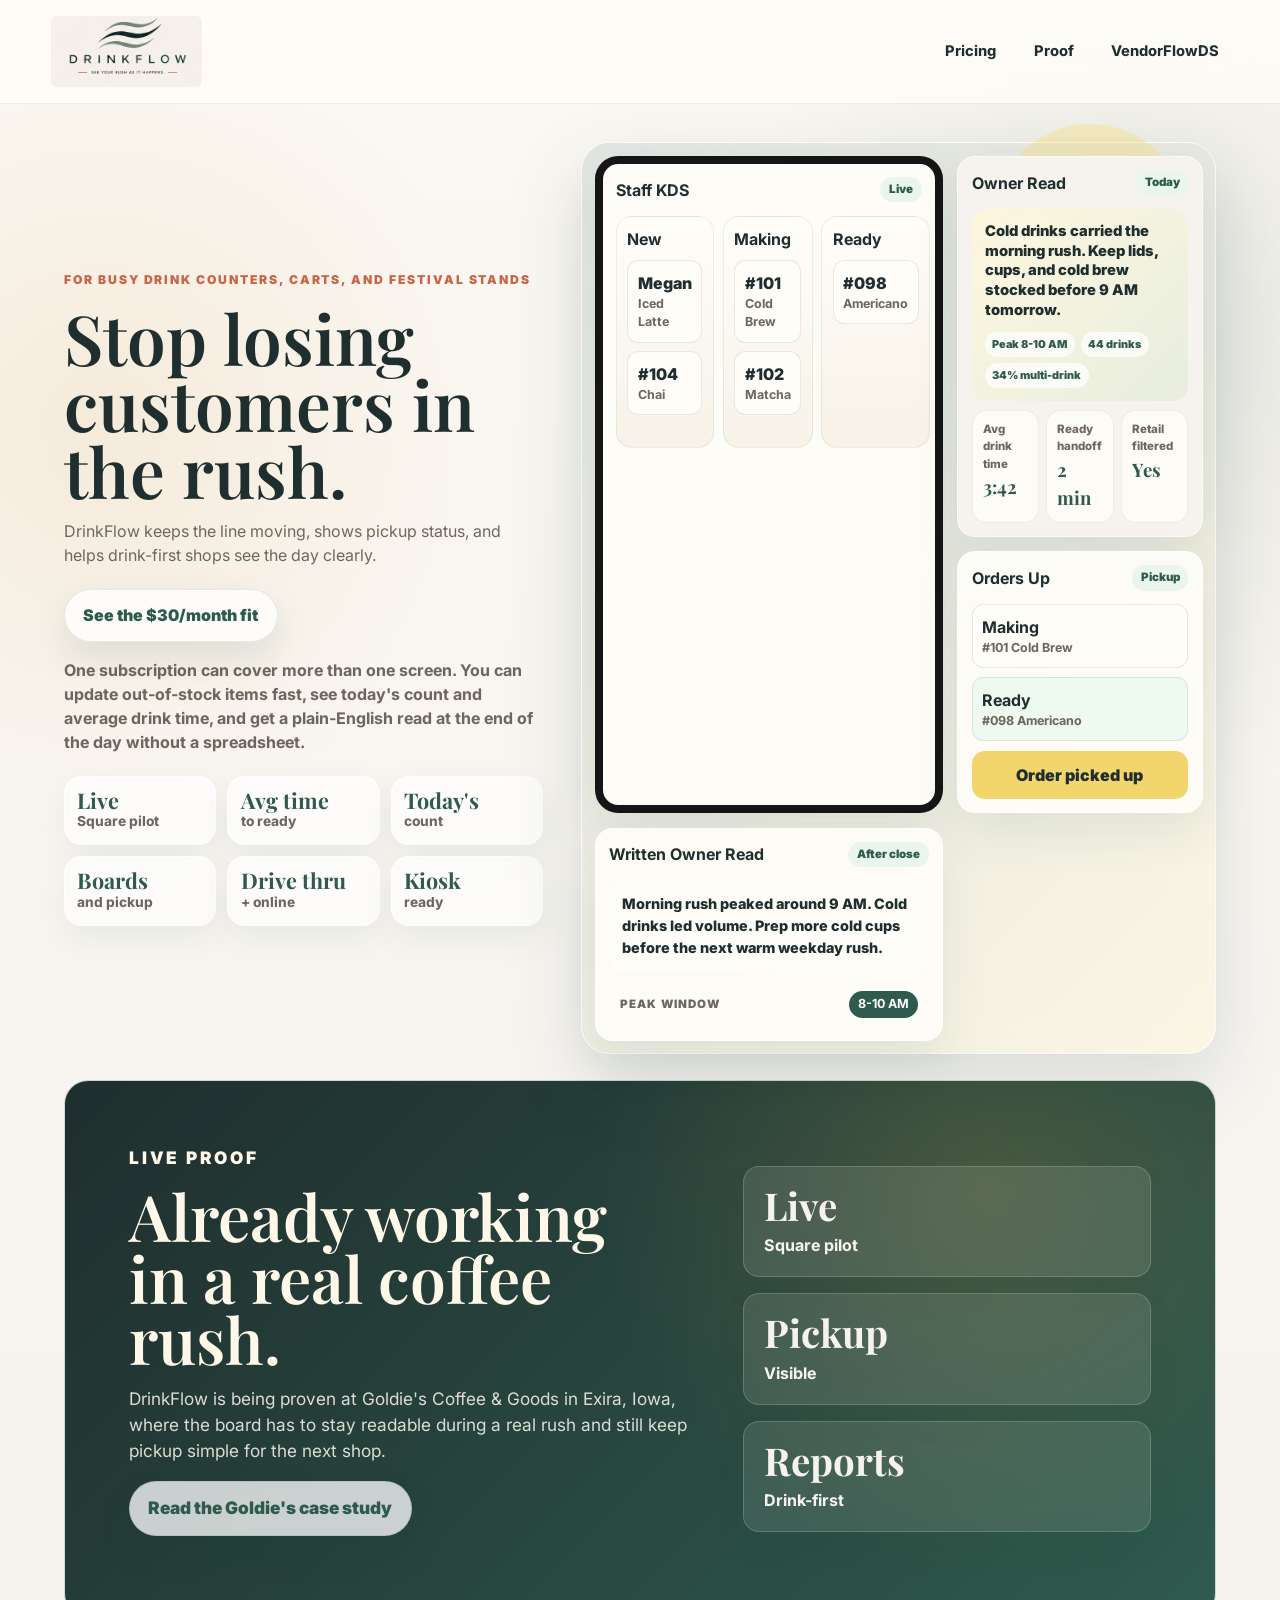
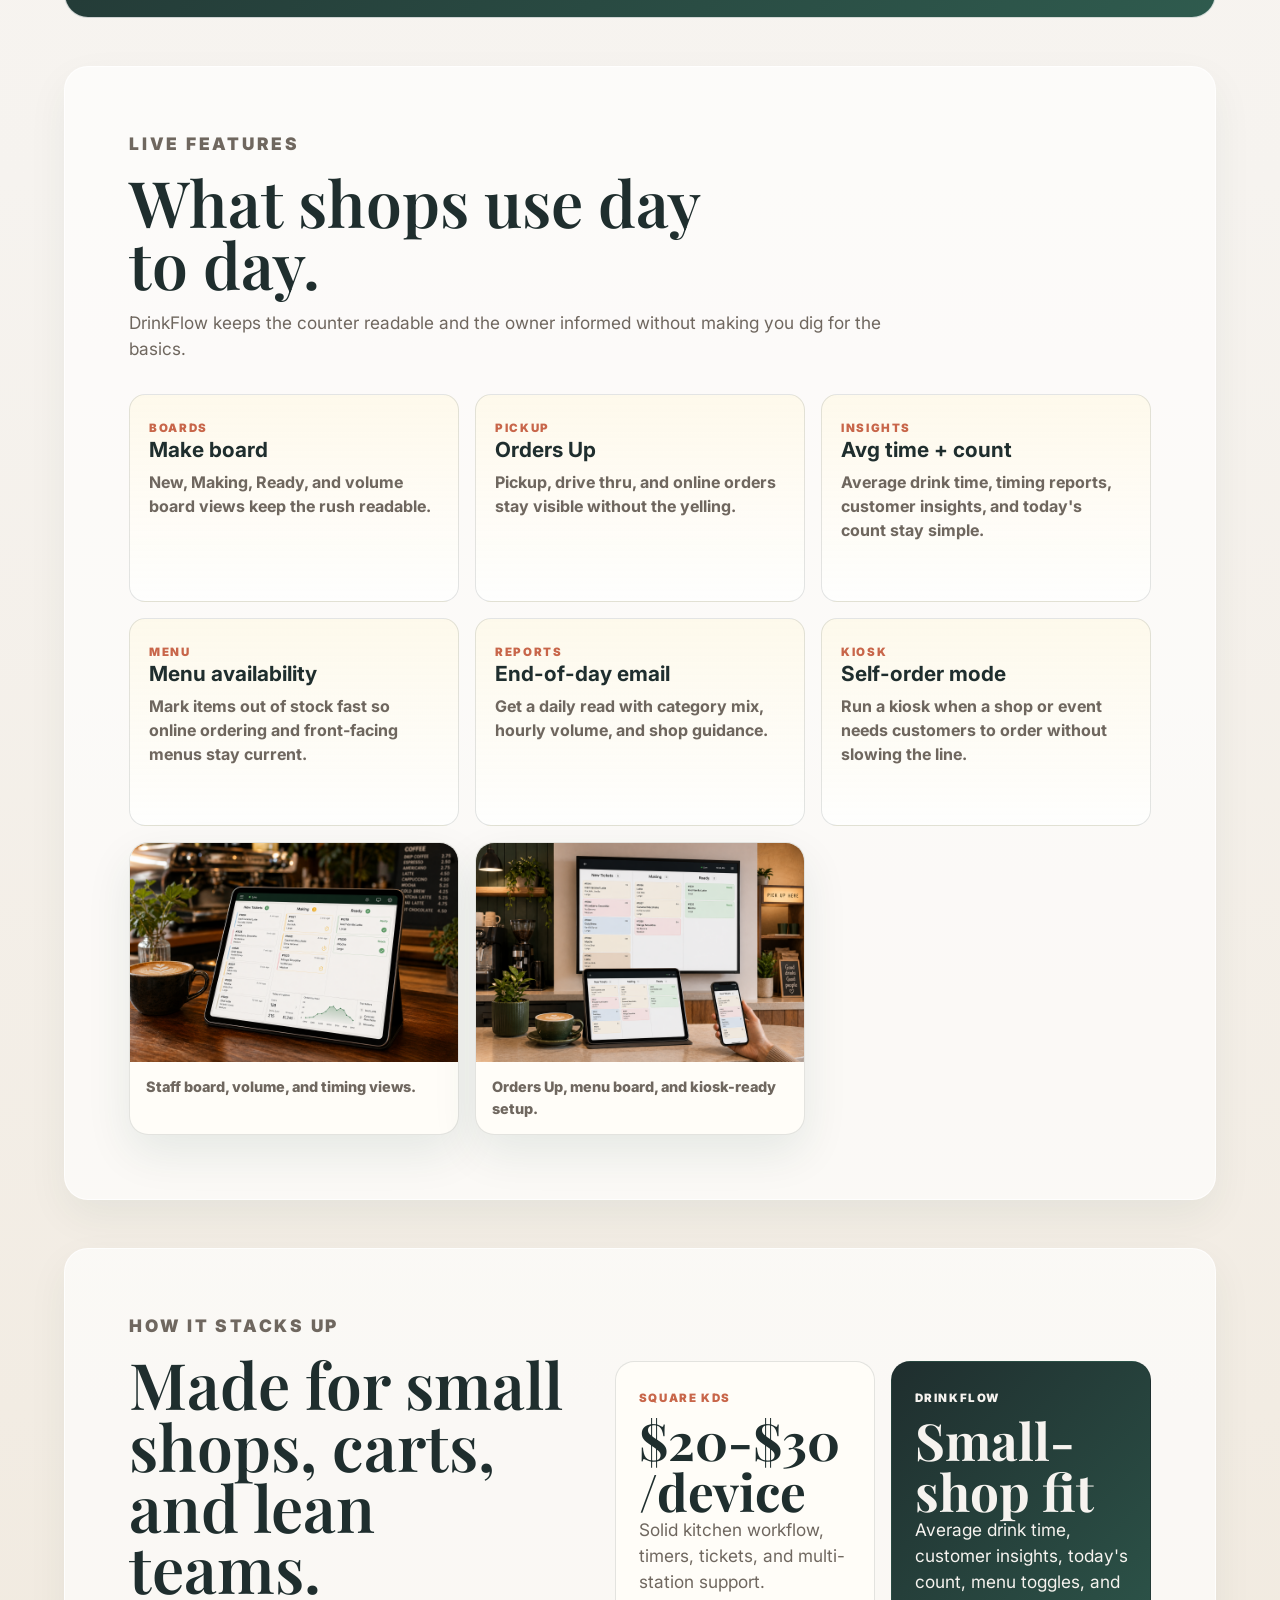
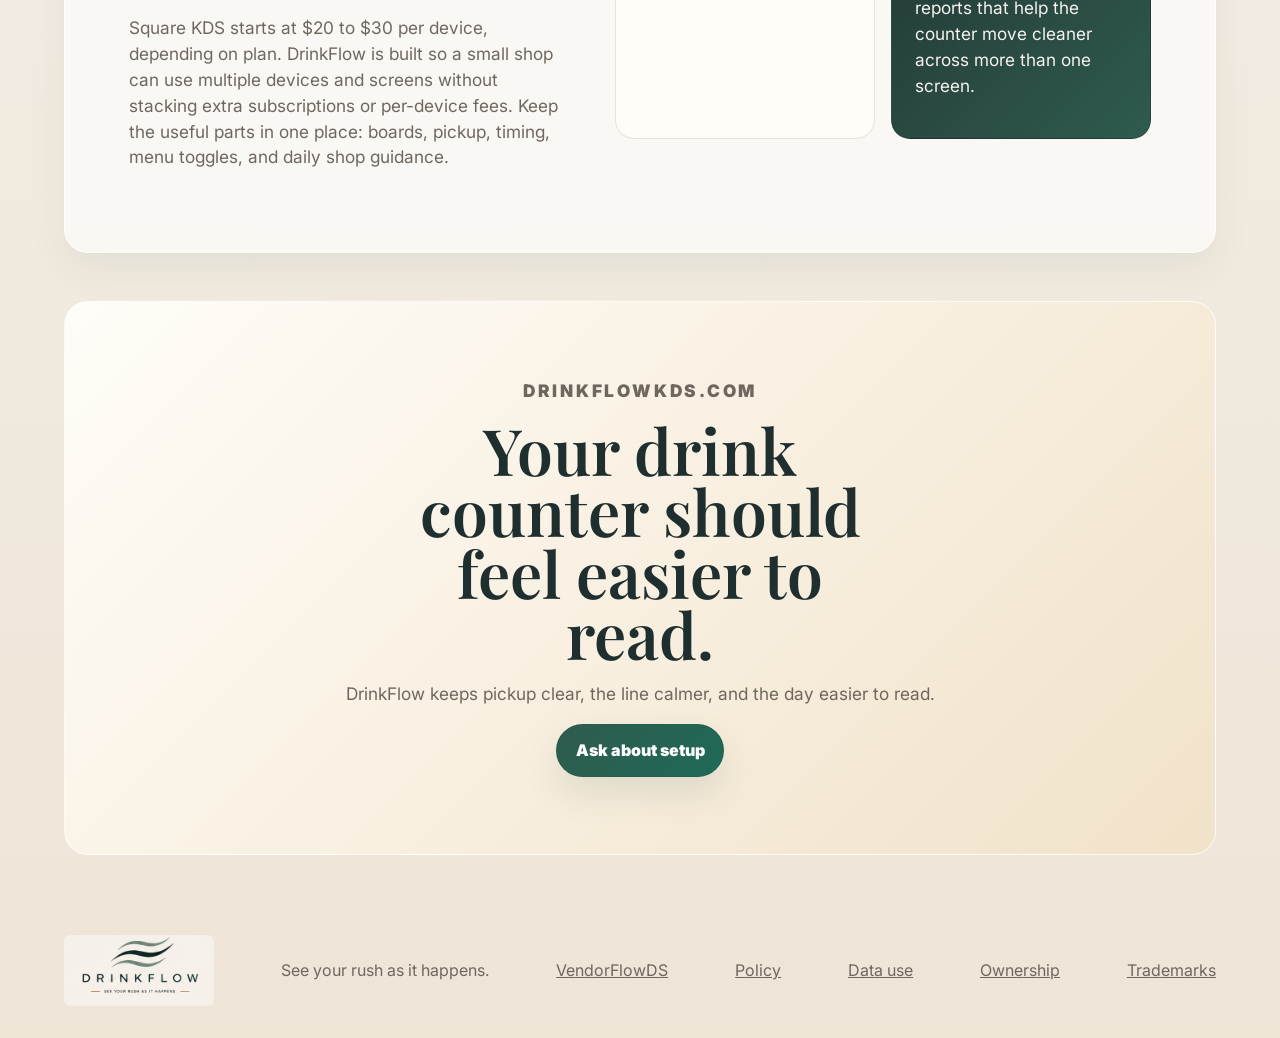
==== index.html @ 9d80d547 "Improve hero guidance and multi-screen copy" ====
<!doctype html>
<html lang="en">
  <head>
    <meta charset="UTF-8" />
    <meta name="viewport" content="width=device-width, initial-scale=1.0" />
    <title>DrinkFlow KDS | Drink workflow visibility for real rushes</title>
    <meta
      name="description"
      content="DrinkFlow KDS is a real-time drink workflow board and owner reporting system for coffee shops, smoothie bars, carts, and drink-first businesses."
    />
    <meta property="og:title" content="DrinkFlow KDS" />
    <meta
      property="og:description"
      content="Drinks are not slow. The workflow is. See your rush as it happens with DrinkFlow KDS."
    />
    <meta property="og:type" content="website" />
    <link rel="preconnect" href="https://fonts.googleapis.com" />
    <link rel="preconnect" href="https://fonts.gstatic.com" crossorigin />
    <link href="https://fonts.googleapis.com/css2?family=Inter:wght@400;600;700;800;900&family=Playfair+Display:wght@600;700&display=swap" rel="stylesheet" />
    <link rel="stylesheet" href="./styles.css" />
  </head>
  <body>
    <nav class="nav" aria-label="Main navigation">
      <a class="brand" href="#top" aria-label="DrinkFlow KDS home">
        <img class="brand-mark brand-logo" src="./assets/drinkflow-logo.png" alt="" aria-hidden="true" />
      </a>
      <div class="nav-links">
        <a href="#pricing">Pricing</a>
        <a href="#proof">Proof</a>
        <a href="/vendorflow">VendorFlowDS</a>
      </div>
    </nav>

    <main id="top">
      <section class="hero">
        <div class="hero-copy">
          <p class="eyebrow">For busy drink counters, carts, and festival stands</p>
          <h1>Stop losing customers in the rush.</h1>
          <p class="lead">DrinkFlow keeps the line moving, shows pickup status, and helps drink-first shops see the day clearly.</p>
          <div class="hero-actions">
            <a class="button secondary" href="#pricing">See the $30/month fit</a>
          </div>
          <p class="hero-note">
            One subscription can cover more than one screen. You can update out-of-stock items fast, see today&apos;s count and average drink time, and get a plain-English read at the end of the day without a spreadsheet.
          </p>
          <div class="hero-proof">
            <span><strong>Live</strong> Square pilot</span>
            <span><strong>Avg time</strong> to ready</span>
            <span><strong>Today&apos;s</strong> count</span>
            <span><strong>Boards</strong> and pickup</span>
            <span><strong>Drive thru</strong> + online</span>
            <span><strong>Kiosk</strong> ready</span>
          </div>
        </div>

        <div class="screen-wall" aria-label="DrinkFlow product screen examples">
          <div class="screen-card screen-kds">
            <div class="screen-top">
              <strong>Staff KDS</strong>
              <span>Live</span>
            </div>
            <div class="mini-columns">
              <div>
                <b>New</b>
                <p>Megan<br /><span>Iced Latte</span></p>
                <p>#104<br /><span>Chai</span></p>
              </div>
              <div>
                <b>Making</b>
                <p>#101<br /><span>Cold Brew</span></p>
                <p>#102<br /><span>Matcha</span></p>
              </div>
              <div>
                <b>Ready</b>
                <p>#098<br /><span>Americano</span></p>
              </div>
            </div>
          </div>
          <div class="screen-card screen-report">
            <div class="screen-top">
              <strong>Owner Read</strong>
              <span>Today</span>
            </div>
            <div class="owner-digest-card">
              <p>Cold drinks carried the morning rush. Keep lids, cups, and cold brew stocked before 9 AM tomorrow.</p>
              <div class="owner-digest-tags">
                <span>Peak 8-10 AM</span>
                <span>44 drinks</span>
                <span>34% multi-drink</span>
              </div>
            </div>
            <div class="owner-metric-stack">
              <div><span>Avg drink time</span><strong>3:42</strong></div>
              <div><span>Ready handoff</span><strong>2 min</strong></div>
              <div><span>Retail filtered</span><strong>Yes</strong></div>
            </div>
          </div>
          <div class="screen-card screen-pickup">
            <div class="screen-top">
              <strong>Orders Up</strong>
              <span>Pickup</span>
            </div>
            <div class="pickup-list">
              <div><b>Making</b><span>#101 Cold Brew</span></div>
              <div class="ready-row"><b>Ready</b><span>#098 Americano</span></div>
              <button type="button">Order picked up</button>
            </div>
          </div>
          <div class="screen-card screen-owner">
            <div class="screen-top">
              <strong>Written Owner Read</strong>
              <span>After close</span>
            </div>
            <p class="owner-note">Morning rush peaked around 9 AM. Cold drinks led volume. Prep more cold cups before the next warm weekday rush.</p>
            <div class="owner-timeline" aria-label="Rush summary">
              <span>Peak window</span>
              <strong>8-10 AM</strong>
            </div>
          </div>
        </div>
      </section>
      <section class="case-study" id="proof">
        <div class="case-copy">
          <p class="eyebrow">Live proof</p>
          <h2>Already working in a real coffee rush.</h2>
          <p>
            DrinkFlow is being proven at Goldie's Coffee & Goods in Exira, Iowa, where the board has to stay readable during a real rush and still keep pickup simple for the next shop.
          </p>
          <p><a class="button secondary" href="https://goldieskds.com/case-study/goldies">Read the Goldie's case study</a></p>
        </div>
        <div class="case-panel">
          <div class="stat"><strong>Live</strong><span>Square pilot</span></div>
          <div class="stat"><strong>Pickup</strong><span>Visible</span></div>
          <div class="stat"><strong>Reports</strong><span>Drink-first</span></div>
        </div>
      </section>

      <section class="screen-gallery" id="screens">
        <div class="section-heading compact-heading">
          <p class="eyebrow">Live features</p>
          <h2>What shops use day to day.</h2>
          <p>DrinkFlow keeps the counter readable and the owner informed without making you dig for the basics.</p>
        </div>
        <div class="gallery-grid">
          <article>
            <span>Boards</span>
            <h3>Make board</h3>
            <p>New, Making, Ready, and volume board views keep the rush readable.</p>
          </article>
          <article>
            <span>Pickup</span>
            <h3>Orders Up</h3>
            <p>Pickup, drive thru, and online orders stay visible without the yelling.</p>
          </article>
          <article>
            <span>Insights</span>
            <h3>Avg time + count</h3>
            <p>Average drink time, timing reports, customer insights, and today&apos;s count stay simple.</p>
          </article>
          <article>
            <span>Menu</span>
            <h3>Menu availability</h3>
            <p>Mark items out of stock fast so online ordering and front-facing menus stay current.</p>
          </article>
          <article>
            <span>Reports</span>
            <h3>End-of-day email</h3>
            <p>Get a daily read with category mix, hourly volume, and shop guidance.</p>
          </article>
          <article>
            <span>Kiosk</span>
            <h3>Self-order mode</h3>
            <p>Run a kiosk when a shop or event needs customers to order without slowing the line.</p>
          </article>
        </div>
        <div class="real-screens">
          <figure>
            <img src="./assets/drinkflow-ipad-kds.png" alt="DrinkFlow KDS running on an iPad at a coffee counter" />
            <figcaption>Staff board, volume, and timing views.</figcaption>
          </figure>
          <figure>
            <img src="./assets/drinkflow-screen-setup.png" alt="DrinkFlow KDS running across a wall display, tablet, and phone" />
            <figcaption>Orders Up, menu board, and kiosk-ready setup.</figcaption>
          </figure>
        </div>
      </section>

      <section class="comparison-band" id="savings">
        <div>
          <p class="eyebrow">How it stacks up</p>
          <h2>Made for small shops, carts, and lean teams.</h2>
          <p>
            Square KDS starts at $20 to $30 per device, depending on plan. DrinkFlow is built so a small shop can use multiple devices and screens without stacking extra subscriptions or per-device fees. Keep the useful parts in one place: boards, pickup, timing, menu toggles, and daily shop guidance.
          </p>
        </div>
        <div class="comparison-cards">
          <article>
            <span>Square KDS</span>
            <strong>$20-$30/device</strong>
            <p>Solid kitchen workflow, timers, tickets, and multi-station support.</p>
          </article>
          <article class="drinkflow-card">
            <span>DrinkFlow</span>
            <strong>Small-shop fit</strong>
            <p>Average drink time, customer insights, today&apos;s count, menu toggles, and reports that help the counter move cleaner across more than one screen.</p>
          </article>
        </div>
      </section>

      <section class="cta" id="contact">
        <p class="eyebrow">DrinkFlowKDS.com</p>
        <h2>Your drink counter should feel easier to read.</h2>
        <p>DrinkFlow keeps pickup clear, the line calmer, and the day easier to read.</p>
        <a class="button primary" href="mailto:samantha@studiosamantha.com?subject=DrinkFlow%20KDS%20setup">Ask about setup</a>
      </section>
    </main>

    <footer>
      <a class="brand" href="#top">
        <img class="brand-mark brand-logo" src="./assets/drinkflow-logo.png" alt="" aria-hidden="true" />
      </a>
      <span>See your rush as it happens.</span>
      <a href="/vendorflow">VendorFlowDS</a>
      <a href="/policy.html">Policy</a>
      <a href="/policy.html#data-use">Data use</a>
      <a href="/policy.html#ownership">Ownership</a>
      <a href="/policy.html#trademarks">Trademarks</a>
    </footer>

    <div class="signup-modal" id="signup-modal" hidden>
      <div class="signup-modal-card">
        <button type="button" class="signup-modal-close" id="signup-modal-close" aria-label="Close signup">×</button>
        <p class="eyebrow">Free workspace</p>
        <h2>Setup path coming soon.</h2>
        <p>Latest: live features, pricing comparison, and product screenshots.</p>
        <p>The public page stays focused on the product until the setup flow is ready again.</p>
        <form class="modal-signup-form" id="modal-signup-form">
          <div class="instant-app-panel">
            <div class="modal-primary-fields">
              <label class="claim-row">
                <span>Email</span>
                <input type="email" name="email" autocomplete="email" required aria-label="Email" placeholder="you@yourshop.com" />
              </label>
              <label class="claim-row">
                <span>Shop</span>
                <input type="text" name="shopName" autocomplete="organization" required aria-label="Shop name" placeholder="Prairie Bean Co." />
              </label>
            </div>
            <input type="hidden" name="contactName" />
            <input type="hidden" name="workspaceSlug" />
            <div class="app-link-preview" aria-live="polite">
              <span>App link</span>
              <strong id="modal-domain-preview">your-counter.drinkflowkds.com</strong>
            </div>
          </div>
          <div class="theme-snap">
            <input type="hidden" name="businessType" value="Beverage counter" />
            <p class="theme-snap-title">Pick a workspace look</p>
            <input type="hidden" name="starterTheme" value="Coffee Bar" />
            <div class="modal-theme-grid">
              <button type="button" class="modal-theme coffee-card active" data-theme="Coffee Bar">
                <span>Coffee</span><strong>Morning rush</strong><small>Warm counter tones</small>
              </button>
              <button type="button" class="modal-theme lemonade-card" data-theme="Lemonade Stand">
                <span>Lemonade</span><strong>Sunny stand</strong><small>Bright with citrus pattern</small>
              </button>
              <button type="button" class="modal-theme smoothie-card" data-theme="Smoothie Shop">
                <span>Smoothie</span><strong>Fresh bar</strong><small>Fruit color energy</small>
              </button>
              <button type="button" class="modal-theme vendor-event-card" data-theme="Vendor/Event Booth">
                <span>Event</span><strong>Artist alley</strong><small>Preorders and pickup</small>
              </button>
            </div>
          </div>
          <input type="text" name="company" tabindex="-1" autocomplete="off" class="hidden-field" />
          <button class="button primary modal-submit" type="submit">Join updates</button>
          <p class="form-status" id="modal-signup-status" role="status" aria-live="polite"></p>
          <div class="starter-card" id="modal-square-card" hidden>
            <p class="eyebrow">Check your email</p>
            <h3>Verify before updates.</h3>
            <p id="modal-workspace-url"></p>
            <a class="button primary" id="modal-square-link" href="/#contact">Back to product</a>
          </div>
        </form>
        <a class="signup-fallback" href="/#contact">Back to product</a>
      </div>
    </div>

    <script>
      const leadForm = document.getElementById("lead-form");
      const leadStatus = document.getElementById("lead-status");
      const onboardingForm = document.getElementById("onboarding-form");
      const onboardingStatus = document.getElementById("onboarding-status");
      const themePreview = document.getElementById("theme-preview");
      const upgradeModal = document.getElementById("upgrade-modal");
      const upgradeTitle = document.getElementById("upgrade-title");
      const upgradeClose = document.getElementById("upgrade-close");
      const signupModal = document.getElementById("signup-modal");
      const signupModalClose = document.getElementById("signup-modal-close");
      const modalSignupForm = document.getElementById("modal-signup-form");
      const modalSignupStatus = document.getElementById("modal-signup-status");
      const modalDomainPreview = document.getElementById("modal-domain-preview");

      function cleanWorkspaceSlug(value) {
        return String(value || "")
          .toLowerCase()
          .replace(/[^a-z0-9-]+/g, "-")
          .replace(/^-+|-+$/g, "")
          .replace(/-{2,}/g, "-")
          .slice(0, 42);
      }

      function getModalSlug() {
        const shopSlug = cleanWorkspaceSlug(modalSignupForm?.elements.shopName?.value);
        return shopSlug || "your-counter";
      }

      function refreshModalDomain() {
        const slug = getModalSlug();
        if (modalSignupForm?.elements.workspaceSlug) modalSignupForm.elements.workspaceSlug.value = slug;
        modalDomainPreview.textContent = `${slug}.drinkflowkds.com`;
      }

      function openSignupModal() {
        signupModal?.removeAttribute("hidden");
        refreshModalDomain();
        setTimeout(() => modalSignupForm?.elements.email?.focus(), 50);
      }

      function closeSignupModal() {
        signupModal?.setAttribute("hidden", "");
      }

      document.querySelectorAll(".signup-trigger").forEach((link) => {
        link.addEventListener("click", (event) => {
          event.preventDefault();
          openSignupModal();
        });
      });

      signupModalClose?.addEventListener("click", closeSignupModal);
      signupModal?.addEventListener("click", (event) => {
        if (event.target === signupModal) closeSignupModal();
      });

      modalSignupForm?.elements.email?.addEventListener("input", refreshModalDomain);
      modalSignupForm?.elements.shopName?.addEventListener("input", refreshModalDomain);

      document.querySelectorAll(".modal-theme").forEach((button) => {
        button.addEventListener("click", () => {
          document.querySelectorAll(".modal-theme").forEach((theme) => theme.classList.remove("active"));
          button.classList.add("active");
          modalSignupForm.elements.starterTheme.value = button.dataset.theme;
        });
      });

      async function createDrinkFlowAppFromForm(form, statusEl, squareCardId, workspaceTextId, squareLinkId) {
        statusEl.textContent = "Creating your app...";
        const data = new FormData(form);
        const workspaceSlug = cleanWorkspaceSlug(data.get("workspaceSlug"));
        if (!workspaceSlug || workspaceSlug === "your-counter") {
          throw new Error("Add your shop or stand name to join updates.");
        }
        const payload = {
          contactName: data.get("contactName"),
          email: data.get("email"),
          shopName: data.get("shopName"),
          workspaceSlug,
          location: "",
          businessType: data.get("businessType") || "Beverage counter",
          posSystem: "Square",
          starterTheme: data.get("starterTheme") || "Coffee Bar",
          screenNeeds: ["Staff KDS", "Orders Up"],
          orderSources: ["In person"],
          averageDailyOrders: "",
          rushWindow: "",
          pricingComfort: "Free workspace",
          timeline: "ASAP",
          currentPain: "",
          socialLinks: [],
          notes: "",
          company: data.get("company"),
          source: "drinkflowkds.com-modal",
          pagePath: window.location.pathname,
          referrer: document.referrer
        };

        const workspaceResponse = await fetch("https://goldieskds.com/api/drinkflow-workspaces", {
          method: "POST",
          headers: { "Content-Type": "application/json" },
          body: JSON.stringify({
            slug: payload.workspaceSlug,
            shopName: payload.shopName,
            ownerName: payload.contactName,
            ownerEmail: payload.email
          })
        });
        const workspaceResult = await workspaceResponse.json().catch(() => ({}));
        if (!workspaceResponse.ok) {
          throw new Error(
            workspaceResult.error?.toLowerCase().includes("already")
              ? "That shop link is already taken. Try adding your city, cart, or booth name."
              : workspaceResult.error || "Your app could not be created yet."
          );
        }

        const response = await fetch("https://goldieskds.com/api/drinkflow-onboarding", {
          method: "POST",
          headers: { "Content-Type": "application/json" },
          body: JSON.stringify(payload)
        });
        const result = await response.json().catch(() => ({}));
        if (!response.ok) {
          throw new Error(result.error || "Setup request failed");
        }

        const slug = workspaceResult.workspace?.slug || payload.workspaceSlug;
        const appUrl = workspaceResult.workspace?.app_url || `https://${slug}.drinkflowkds.com`;
        statusEl.textContent = "You're on the list. Check your email for updates.";
        document.getElementById(workspaceTextId).textContent = `${appUrl} is reserved for updates.`;
        document.getElementById(squareLinkId).href = `/#contact`;
        document.getElementById(squareCardId).hidden = false;
      }

      modalSignupForm?.addEventListener("submit", async (event) => {
        event.preventDefault();
        refreshModalDomain();
        try {
          await createDrinkFlowAppFromForm(
            modalSignupForm,
            modalSignupStatus,
            "modal-square-card",
            "modal-workspace-url",
            "modal-square-link"
          );
        } catch (error) {
          modalSignupStatus.textContent = error.message || "That did not work yet. Try the full-page signup.";
        }
      });

      document.querySelectorAll(".theme-choice").forEach((button) => {
        button.addEventListener("click", () => {
          document.querySelectorAll(".theme-choice").forEach((choice) => choice.classList.remove("active"));
          button.classList.add("active");
          themePreview?.setAttribute("data-theme", button.dataset.theme || "coffee");
        });
      });

      document.querySelectorAll(".locked-feature").forEach((button) => {
        button.addEventListener("click", () => {
          if (upgradeTitle) upgradeTitle.textContent = button.dataset.upgrade || "Upgrade feature";
          upgradeModal?.removeAttribute("hidden");
        });
      });

      upgradeClose?.addEventListener("click", () => {
        upgradeModal?.setAttribute("hidden", "");
      });

      upgradeModal?.addEventListener("click", (event) => {
        if (event.target === upgradeModal) upgradeModal.setAttribute("hidden", "");
      });

      leadForm?.addEventListener("submit", async (event) => {
        event.preventDefault();
        leadStatus.textContent = "Sending...";

        const data = new FormData(leadForm);
        const payload = {
          email: data.get("email"),
          shopName: data.get("shopName"),
          message: data.get("message"),
          source: "drinkflowkds.com",
          pagePath: window.location.pathname,
          referrer: document.referrer
        };

        try {
          const response = await fetch("https://goldieskds.com/api/drinkflow-leads", {
            method: "POST",
            headers: { "Content-Type": "application/json" },
            body: JSON.stringify(payload)
          });

          if (!response.ok) {
            throw new Error("Lead request failed");
          }

          leadForm.reset();
          leadStatus.textContent = "You're on the list. Thank you.";
        } catch (error) {
          leadStatus.textContent = "That did not send. Email samantha@studiosamantha.com and mention DrinkFlow.";
        }
      });

      onboardingForm?.addEventListener("submit", async (event) => {
        event.preventDefault();
          onboardingStatus.textContent = "Sending update request...";

        const data = new FormData(onboardingForm);
        const socialLinks = String(data.get("socialLinks") || "")
          .split(/\n|,/)
          .map((item) => item.trim())
          .filter(Boolean);
        const payload = {
          contactName: data.get("contactName"),
          email: data.get("email"),
          shopName: data.get("shopName"),
          location: data.get("location"),
          businessType: data.get("businessType"),
          posSystem: data.get("posSystem"),
          starterTheme: data.get("starterTheme"),
          screenNeeds: data.getAll("screenNeeds"),
          orderSources: data.getAll("orderSources"),
          averageDailyOrders: data.get("averageDailyOrders"),
          rushWindow: data.get("rushWindow"),
          pricingComfort: data.get("pricingComfort"),
          timeline: data.get("timeline"),
          currentPain: data.get("currentPain"),
          socialLinks,
          notes: data.get("notes"),
          company: data.get("company"),
          source: "drinkflowkds.com-onboarding",
          pagePath: window.location.pathname,
          referrer: document.referrer
        };

        try {
          const response = await fetch("https://goldieskds.com/api/drinkflow-onboarding", {
            method: "POST",
            headers: { "Content-Type": "application/json" },
            body: JSON.stringify(payload)
          });
          const result = await response.json().catch(() => ({}));

          if (!response.ok) {
            throw new Error(result.error || "Setup request failed");
          }

          onboardingForm.reset();
          onboardingStatus.textContent = "Update request received. Your fit will be reviewed next.";
        } catch (error) {
          onboardingStatus.textContent = "That did not send. Email samantha@studiosamantha.com and mention DrinkFlow updates.";
        }
      });
    </script>
  </body>
</html>
---- styles.css ----
:root {
  --green: #2f5b4e;
  --green-dark: #1f2e2e;
  --cream: #f6f3ef;
  --oat: #e7ded1;
  --clay: #c8664a;
  --mustard: #d79a3b;
  --lemon: #f2d66d;
  --sage: #8fa098;
  --ink: #1f2e2e;
  --muted: #6f675f;
  --sand: #e7ded1;
  --line: rgba(31, 46, 46, 0.12);
  --shadow: 0 28px 80px rgba(31, 46, 46, 0.14);
  --soft-surface: rgba(255, 253, 248, 0.76);
  --glass-line: rgba(255, 255, 255, 0.72);
}

* {
  box-sizing: border-box;
}

html {
  scroll-behavior: smooth;
}

body {
  margin: 0;
  color: var(--ink);
  background:
    radial-gradient(circle at 8% 10%, rgba(215, 154, 59, 0.13), transparent 25rem),
    radial-gradient(circle at 90% 8%, rgba(143, 160, 152, 0.18), transparent 28rem),
    linear-gradient(180deg, #fbf8f3, var(--cream) 42%, #eee5d7);
  font-family: Inter, ui-sans-serif, system-ui, -apple-system, BlinkMacSystemFont, "Segoe UI", sans-serif;
  line-height: 1.5;
}

a {
  color: inherit;
}

.nav {
  position: sticky;
  top: 0;
  z-index: 20;
  display: flex;
  align-items: center;
  justify-content: space-between;
  gap: 1.5rem;
  padding: 1rem clamp(1rem, 4vw, 4rem);
  background: rgba(255, 253, 248, 0.78);
  border-bottom: 1px solid rgba(15, 64, 54, 0.08);
  backdrop-filter: blur(22px) saturate(1.2);
}

.brand {
  display: inline-flex;
  align-items: center;
  gap: 0.75rem;
  text-decoration: none;
  color: var(--green);
  font-weight: 900;
  letter-spacing: 0.22em;
  text-transform: uppercase;
}

.brand-stack {
  display: grid;
  gap: 0.1rem;
  font-size: 0.86rem;
  line-height: 1;
}

.brand-stack small {
  font-size: 0.76rem;
  letter-spacing: 0.3em;
}

.brand-mark {
  width: 2.45rem;
  height: auto;
  display: block;
}

.brand-logo {
  width: 9.4rem;
  max-width: 36vw;
  border-radius: 0.4rem;
}

.mark {
  display: grid;
  gap: 0.16rem;
  width: 2.15rem;
}

.mark span,
.tiny-mark {
  display: block;
  height: 0.18rem;
  border-radius: 999px;
  background: var(--green);
}

.mark span:nth-child(1) {
  width: 1.7rem;
  transform: translateX(0.18rem) rotate(-8deg);
}

.mark span:nth-child(2) {
  width: 1.9rem;
}

.mark span:nth-child(3) {
  width: 1.55rem;
  transform: translateX(0.35rem) rotate(-8deg);
}

.nav-links {
  display: flex;
  align-items: center;
  gap: 1.1rem;
  font-size: 0.92rem;
  font-weight: 750;
}

.nav-links a {
  border-radius: 999px;
  padding: 0.46rem 0.62rem;
  text-decoration: none;
  transition: background 160ms ease, color 160ms ease, transform 160ms ease;
}

.nav-links a:hover {
  color: var(--green-dark);
  background: rgba(15, 64, 54, 0.07);
  transform: translateY(-1px);
}

.nav-button {
  padding: 0.72rem 1.05rem;
  border-radius: 999px;
  color: #fff;
  background: linear-gradient(135deg, var(--green), #1f6a58);
  box-shadow: 0 14px 34px rgba(15, 64, 54, 0.18);
}

.hero {
  display: grid;
  grid-template-columns: minmax(22rem, 0.86fr) minmax(28rem, 1.14fr);
  gap: clamp(1.4rem, 3vw, 3rem);
  align-items: center;
  min-height: min(690px, calc(100vh - 72px));
  padding: clamp(1.25rem, 3vw, 3rem) clamp(1rem, 5vw, 5rem) clamp(1.1rem, 2vw, 2rem);
}

.hero-copy {
  max-width: 38rem;
}

.eyebrow {
  margin: 0 0 0.9rem;
  color: var(--clay);
  font-size: 0.76rem;
  font-weight: 900;
  letter-spacing: 0.16em;
  text-transform: uppercase;
}

h1,
h2,
h3,
p {
  margin-top: 0;
}

h1,
h2 {
  color: var(--green-dark);
  font-family: "Playfair Display", Georgia, "Times New Roman", serif;
  font-weight: 600;
  line-height: 0.96;
  letter-spacing: 0;
}

h1 {
  max-width: 12ch;
  margin-bottom: 1rem;
  font-size: clamp(2.85rem, 5.4vw, 5.65rem);
}

h2 {
  max-width: 13ch;
  margin-bottom: 1rem;
  font-size: clamp(2.4rem, 5vw, 5rem);
}

h3 {
  color: var(--green-dark);
  margin-bottom: 0.55rem;
  font-size: 1.3rem;
  line-height: 1.12;
}

.lead {
  max-width: 33rem;
  color: var(--muted);
  font-size: clamp(1rem, 1.15vw, 1.18rem);
}

.hero-actions,
.nav-links,
.truth-grid,
.hero-stats {
  flex-wrap: wrap;
}

.hero-actions {
  display: flex;
  gap: 0.75rem;
  margin-top: 1.35rem;
}

.hero-proof {
  display: grid;
  grid-template-columns: repeat(3, minmax(0, 1fr));
  gap: 0.7rem;
  max-width: 42rem;
  margin-top: 1.4rem;
}

.hero-proof span {
  border: 1px solid rgba(255, 255, 255, 0.76);
  border-radius: 1.1rem;
  padding: 0.78rem;
  color: var(--muted);
  background: rgba(255, 255, 255, 0.66);
  box-shadow: 0 14px 34px rgba(15, 64, 54, 0.07);
  font-size: 0.86rem;
  font-weight: 760;
  backdrop-filter: blur(14px);
}

.hero-proof strong {
  display: block;
  color: var(--green);
  font-family: "Playfair Display", Georgia, "Times New Roman", serif;
  font-size: 1.35rem;
  line-height: 1;
}

.screen-wall {
  max-width: 50rem;
}

.screen-card {
  min-width: 0;
}

.hero-copy,
.case-copy,
.section-heading,
.gallery-grid article,
.comparison-cards article,
.real-screens figure {
  min-width: 0;
}

.hero-proof span,
.gallery-grid span,
.gallery-grid h3,
.gallery-grid p,
.comparison-cards span,
.comparison-cards strong,
.comparison-cards p,
.real-screens figcaption {
  overflow-wrap: anywhere;
}

.button {
  display: inline-flex;
  min-height: 3rem;
  align-items: center;
  justify-content: center;
  border: 1px solid rgba(15, 64, 54, 0.1);
  border-radius: 999px;
  padding: 0.85rem 1.15rem;
  text-decoration: none;
  font-weight: 900;
  box-shadow: 0 16px 36px rgba(15, 64, 54, 0.11);
  transition: transform 160ms ease, box-shadow 160ms ease, background 160ms ease;
}

.button:hover {
  transform: translateY(-2px);
  box-shadow: 0 22px 46px rgba(15, 64, 54, 0.15);
}

.primary {
  color: #fff;
  background: linear-gradient(135deg, var(--green), #1f6a58);
}

.secondary {
  color: var(--green);
  background: rgba(255, 255, 255, 0.76);
  backdrop-filter: blur(12px);
}

.screen-wall {
  position: relative;
  display: grid;
  grid-template-columns: 1.35fr 0.95fr;
  gap: 0.9rem;
  align-items: stretch;
  border: 1px solid rgba(255, 255, 255, 0.76);
  border-radius: 1.75rem;
  padding: 0.78rem;
  background:
    linear-gradient(135deg, rgba(15, 64, 54, 0.12), rgba(247, 217, 104, 0.14)),
    rgba(255, 255, 255, 0.52);
  box-shadow: 0 30px 80px rgba(15, 64, 54, 0.14);
  backdrop-filter: blur(18px);
}

.screen-wall::before {
  position: absolute;
  inset: -1.2rem 1.8rem auto auto;
  z-index: -1;
  width: 12rem;
  height: 12rem;
  border-radius: 50%;
  content: "";
  background: rgba(247, 217, 104, 0.32);
}

.screen-card {
  border: 1px solid rgba(255, 255, 255, 0.72);
  border-radius: 1.12rem;
  background: rgba(255, 253, 248, 0.9);
  box-shadow: 0 20px 48px rgba(15, 64, 54, 0.09);
  padding: 0.82rem;
}

.screen-kds {
  grid-row: span 2;
  border: 8px solid #151515;
  border-radius: 1.45rem;
}

.screen-report {
  background: var(--cream);
}

.screen-top {
  display: flex;
  align-items: center;
  justify-content: space-between;
  gap: 1rem;
  margin-bottom: 0.85rem;
}

.screen-top span {
  border-radius: 999px;
  padding: 0.25rem 0.55rem;
  color: var(--green);
  background: #e9f5ed;
  font-size: 0.72rem;
  font-weight: 900;
}

.mini-columns {
  display: grid;
  grid-template-columns: repeat(3, 1fr);
  gap: 0.55rem;
}

.mini-columns div {
  min-height: 14.5rem;
  border: 1px solid rgba(15, 64, 54, 0.08);
  border-radius: 1rem;
  padding: 0.65rem;
  background: linear-gradient(180deg, #fffdf8, #f8f2e8);
}

.mini-columns b {
  color: var(--green-dark);
}

.mini-columns p,
.pickup-list div,
.admin-row {
  border: 1px solid rgba(15, 64, 54, 0.1);
  border-radius: 0.72rem;
  margin: 0.55rem 0 0;
  padding: 0.6rem;
  background: #fffdf8;
  font-weight: 850;
}

.screen-kds .mini-columns p,
.screen-pickup .pickup-list div,
.owner-digest-card {
  animation: softFloat 5.5s ease-in-out infinite;
}

.screen-kds .mini-columns div:nth-child(2) p {
  animation-delay: 0.45s;
}

.screen-kds .mini-columns div:nth-child(3) p,
.screen-pickup .ready-row {
  animation-delay: 0.9s;
}

@keyframes softFloat {
  0%,
  100% {
    transform: translateY(0);
  }
  50% {
    transform: translateY(-3px);
  }
}

.mini-columns span,
.pickup-list span,
.admin-row span {
  display: block;
  color: var(--muted);
  font-size: 0.78rem;
  font-weight: 720;
}

.report-metrics,
.owner-metric-stack {
  display: grid;
  grid-template-columns: repeat(3, 1fr);
  gap: 0.45rem;
}

.owner-digest-card {
  border-radius: 1rem;
  padding: 0.82rem;
  color: var(--green-dark);
  background:
    linear-gradient(135deg, rgba(247, 217, 104, 0.18), rgba(223, 232, 214, 0.72)),
    #fffdf8;
}

.owner-digest-card p {
  margin-bottom: 0.7rem;
  font-size: 0.92rem;
  font-weight: 850;
  line-height: 1.34;
}

.owner-digest-tags {
  display: flex;
  flex-wrap: wrap;
  gap: 0.35rem;
}

.owner-digest-tags span {
  border-radius: 999px;
  padding: 0.28rem 0.48rem;
  color: var(--green);
  background: rgba(255, 255, 255, 0.74);
  font-size: 0.68rem;
  font-weight: 900;
}

.report-metrics div,
.owner-metric-stack div {
  border: 1px solid rgba(15, 64, 54, 0.08);
  border-radius: 0.9rem;
  padding: 0.65rem;
  background: rgba(255, 253, 248, 0.78);
}

.owner-metric-stack {
  margin-top: 0.55rem;
}

.report-metrics span,
.owner-metric-stack span {
  display: block;
  color: var(--muted);
  font-size: 0.72rem;
  font-weight: 800;
}

.report-metrics strong,
.owner-metric-stack strong {
  color: var(--green);
  font-family: "Playfair Display", Georgia, "Times New Roman", serif;
  font-size: 1.16rem;
}

.screen-note {
  margin: 0.7rem 0 0;
  color: var(--muted);
  font-size: 0.88rem;
  font-weight: 760;
}

.owner-note {
  margin: 0;
  border-radius: 0.85rem;
  padding: 0.8rem;
  color: var(--green-dark);
  background: #fffdf8;
  font-size: 0.9rem;
  font-weight: 820;
}

.owner-timeline {
  display: flex;
  align-items: center;
  justify-content: space-between;
  gap: 0.5rem;
  margin-top: 0.7rem;
  border-radius: 999px;
  padding: 0.55rem 0.7rem;
  background: rgba(255, 253, 248, 0.78);
}

.owner-timeline span {
  color: var(--muted);
  font-size: 0.72rem;
  font-weight: 900;
  letter-spacing: 0.1em;
  text-transform: uppercase;
}

.owner-timeline strong {
  height: auto;
  border-radius: 999px;
  padding: 0.26rem 0.55rem;
  color: #fff;
  background: var(--green);
  font-size: 0.78rem;
}

.pickup-list button {
  width: 100%;
  margin-top: 0.65rem;
  border: 0;
  border-radius: 0.8rem;
  padding: 0.75rem;
  color: var(--green-dark);
  background: var(--lemon);
  font: inherit;
  font-weight: 950;
}

.ready-row {
  background: #eef9ef !important;
}

.product-visual {
  position: relative;
}

.product-visual::before {
  position: absolute;
  inset: -3rem -1rem auto auto;
  width: 18rem;
  height: 18rem;
  content: "";
  background: radial-gradient(circle, rgba(217, 164, 65, 0.18), transparent 68%);
}

.device {
  position: relative;
  overflow: hidden;
  border: 12px solid #161616;
  border-radius: 2.2rem;
  background: #fffdf8;
  box-shadow: var(--shadow);
}

.device-top {
  display: flex;
  align-items: center;
  justify-content: space-between;
  gap: 1rem;
  padding: 1rem;
  border-bottom: 1px solid var(--line);
}

.device-top div {
  display: flex;
  align-items: center;
  gap: 0.6rem;
}

.tiny-mark {
  width: 1.35rem;
  box-shadow: 0 0.36rem 0 var(--green), 0 0.72rem 0 var(--green);
}

.live-dot {
  display: inline-flex;
  align-items: center;
  gap: 0.45rem;
  color: var(--green);
  font-size: 0.82rem;
  font-weight: 900;
}

.live-dot::before {
  display: block;
  width: 0.55rem;
  height: 0.55rem;
  border-radius: 50%;
  content: "";
  background: #187a53;
}

.columns {
  display: grid;
  grid-template-columns: repeat(3, 1fr);
  gap: 0.8rem;
  padding: 1rem;
  background: linear-gradient(90deg, var(--green) 0 4.2rem, transparent 4.2rem);
  padding-left: 5.2rem;
}

.column {
  min-height: 22rem;
  padding: 0.75rem;
  border: 1px solid var(--line);
  border-radius: 1rem;
  background: rgba(255, 255, 255, 0.82);
}

.column-head {
  display: flex;
  justify-content: space-between;
  margin-bottom: 0.8rem;
  font-weight: 900;
}

.column-head strong {
  color: var(--clay);
}

.ticket {
  display: grid;
  gap: 0.2rem;
  margin-bottom: 0.65rem;
  padding: 0.75rem;
  border: 1px solid rgba(15, 64, 54, 0.09);
  border-radius: 0.72rem;
  background: #fff;
  box-shadow: 0 8px 18px rgba(15, 64, 54, 0.05);
}

.ticket b {
  color: var(--green);
}

.ticket span {
  font-weight: 750;
}

.ticket em {
  color: var(--muted);
  font-size: 0.78rem;
  font-style: normal;
}

.ticket.scheduled {
  border-color: rgba(187, 91, 47, 0.24);
  background: #fff7e8;
}

.truth-band,
.section,
.case-study,
.screen-gallery,
.comparison-band,
.lemonade-section,
.cta {
  margin: 0 clamp(1rem, 5vw, 5rem) clamp(1rem, 4vw, 3rem);
  border: 1px solid rgba(255, 255, 255, 0.78);
  border-radius: 1.5rem;
}

.screen-gallery,
.comparison-band,
.lemonade-section {
  padding: clamp(2rem, 5vw, 4rem);
  background: rgba(255, 255, 255, 0.64);
  box-shadow: 0 16px 42px rgba(15, 64, 54, 0.06);
}

.compact-heading {
  max-width: none;
}

.compact-heading h2 {
  max-width: 16ch;
}

.gallery-grid {
  display: grid;
  grid-template-columns: repeat(3, minmax(0, 1fr));
  gap: 1rem;
}

.gallery-grid article {
  min-height: 13rem;
  border: 1px solid var(--line);
  border-radius: 1rem;
  padding: 1.2rem;
  background:
    linear-gradient(180deg, rgba(247, 217, 104, 0.12), transparent),
    rgba(255, 255, 255, 0.74);
}

.gallery-grid span {
  color: var(--clay);
  font-size: 0.72rem;
  font-weight: 950;
  letter-spacing: 0.14em;
  text-transform: uppercase;
}

.gallery-grid p {
  color: var(--muted);
  font-weight: 720;
}

.real-screens {
  display: grid;
  grid-template-columns: repeat(3, minmax(0, 1fr));
  gap: 1rem;
  margin-top: 1rem;
}

.real-screens figure {
  margin: 0;
  border: 1px solid var(--line);
  border-radius: 1.2rem;
  overflow: hidden;
  background: #fffdf8;
  box-shadow: 0 18px 46px rgba(15, 64, 54, 0.09);
}

.real-screens img {
  display: block;
  width: 100%;
  height: auto;
  max-height: none;
  object-fit: contain;
  background: #fffdf8;
}

.real-screens figcaption {
  padding: 0.9rem 1rem;
  color: var(--muted);
  font-size: 0.9rem;
  font-weight: 820;
}

.hero-note {
  max-width: 42rem;
  margin: 1rem 0 0;
  color: var(--muted);
  font-size: 1rem;
  font-weight: 720;
  line-height: 1.5;
}

.comparison-band,
.lemonade-section {
  display: grid;
  grid-template-columns: minmax(0, 0.9fr) minmax(20rem, 1.1fr);
  gap: clamp(1.5rem, 4vw, 3rem);
  align-items: center;
}

.comparison-band p,
.lemonade-copy p {
  color: var(--muted);
  font-size: 1.08rem;
}

.comparison-cards {
  display: grid;
  gap: 1rem;
  grid-template-columns: repeat(2, minmax(0, 1fr));
}

.comparison-cards article {
  border: 1px solid var(--line);
  border-radius: 1.2rem;
  padding: 1.4rem;
  background: #fffdf8;
}

.comparison-cards span {
  color: var(--clay);
  font-size: 0.72rem;
  font-weight: 950;
  letter-spacing: 0.14em;
  text-transform: uppercase;
}

.comparison-cards strong {
  display: block;
  margin-top: 0.4rem;
  color: var(--green-dark);
  font-family: "Playfair Display", Georgia, "Times New Roman", serif;
  font-size: clamp(2rem, 4vw, 3.5rem);
  line-height: 1;
}

.drinkflow-card {
  color: #fff;
  background: linear-gradient(135deg, var(--green-dark), var(--green)) !important;
}

.drinkflow-card strong,
.drinkflow-card p,
.drinkflow-card span {
  color: var(--cream);
}

.lemonade-section {
  overflow: hidden;
  background:
    radial-gradient(circle at 18% 20%, rgba(247, 217, 104, 0.34), transparent 20rem),
    linear-gradient(135deg, #fffdf8, #f4ead8);
}

.lemonade-points {
  display: flex;
  flex-wrap: wrap;
  gap: 0.6rem;
  margin-top: 1.3rem;
}

.lemonade-points span {
  border: 1px solid rgba(15, 64, 54, 0.16);
  border-radius: 999px;
  padding: 0.55rem 0.8rem;
  color: var(--green);
  background: rgba(255, 255, 255, 0.72);
  font-weight: 900;
}

.lemonade-image {
  margin: 0;
}

.lemonade-image img {
  width: 100%;
  display: block;
  border-radius: 1.35rem;
  box-shadow: var(--shadow);
}

.lemonade-image figcaption {
  margin-top: 0.7rem;
  color: var(--muted);
  font-size: 0.86rem;
  font-weight: 780;
}

.theme-section {
  display: grid;
  grid-template-columns: minmax(0, 0.9fr) minmax(20rem, 1.1fr);
  gap: clamp(1.5rem, 4vw, 3rem);
  align-items: center;
  margin: 0 clamp(1rem, 5vw, 5rem) clamp(1rem, 4vw, 3rem);
  border: 1px solid rgba(255, 255, 255, 0.78);
  border-radius: 1.5rem;
  padding: clamp(2rem, 5vw, 4rem);
  background: rgba(255, 255, 255, 0.68);
  box-shadow: 0 16px 42px rgba(15, 64, 54, 0.06);
}

.theme-copy p {
  color: var(--muted);
  font-size: 1.08rem;
}

.theme-buttons {
  display: flex;
  flex-wrap: wrap;
  gap: 0.6rem;
  margin-top: 1.3rem;
}

.theme-choice {
  border: 1px solid var(--line);
  border-radius: 999px;
  padding: 0.65rem 0.9rem;
  color: var(--green);
  background: #fffdf8;
  cursor: pointer;
  font: inherit;
  font-weight: 900;
}

.theme-choice.active {
  color: #fff;
  background: var(--green);
}

.theme-preview {
  --theme-primary: #1f2e2e;
  --theme-accent: #c8664a;
  --theme-soft: #f6f3ef;
  border-radius: 1.6rem;
  padding: 1rem;
  background:
    radial-gradient(circle at 80% 12%, color-mix(in srgb, var(--theme-accent), white 68%), transparent 13rem),
    linear-gradient(135deg, color-mix(in srgb, var(--theme-primary), black 8%), var(--theme-primary));
  box-shadow: var(--shadow);
}

.theme-preview[data-theme="coffee"] {
  --theme-primary: #1f2e2e;
  --theme-accent: #c8664a;
  --theme-soft: #f6f3ef;
}

.theme-preview[data-theme="smoothie"] {
  --theme-primary: #315c58;
  --theme-accent: #e85c89;
  --theme-soft: #fff0f7;
}

.theme-preview[data-theme="lemonade"] {
  --theme-primary: #41551f;
  --theme-accent: #f2c84b;
  --theme-soft: #fff9cf;
}

.theme-preview[data-theme="wine"] {
  --theme-primary: #4b1835;
  --theme-accent: #c59a55;
  --theme-soft: #fff5ea;
}

.theme-preview[data-theme="cocoa"] {
  --theme-primary: #4a2d22;
  --theme-accent: #d88b4a;
  --theme-soft: #fff1dc;
}

.theme-device {
  border: 10px solid #151515;
  border-radius: 1.7rem;
  background: var(--theme-soft);
  overflow: hidden;
}

.theme-bar {
  display: flex;
  justify-content: space-between;
  gap: 1rem;
  padding: 1rem;
  color: #fff;
  background: var(--theme-primary);
}

.theme-bar span {
  border-radius: 999px;
  padding: 0.25rem 0.55rem;
  color: var(--theme-primary);
  background: var(--theme-soft);
  font-size: 0.75rem;
  font-weight: 900;
}

.theme-columns {
  display: grid;
  grid-template-columns: repeat(3, 1fr);
  gap: 0.7rem;
  padding: 1rem;
}

.theme-columns section {
  min-height: 14rem;
  border: 1px solid rgba(0, 0, 0, 0.08);
  border-radius: 1rem;
  padding: 0.75rem;
  background: rgba(255, 255, 255, 0.76);
}

.theme-columns b {
  color: var(--theme-primary);
}

.theme-columns p {
  border-left: 4px solid var(--theme-accent);
  border-radius: 0.7rem;
  margin: 0.65rem 0 0;
  padding: 0.65rem;
  background: #fff;
  font-weight: 850;
}

.truth-band {
  display: grid;
  grid-template-columns: minmax(0, 0.8fr) minmax(0, 1.2fr);
  gap: 2rem;
  align-items: center;
  padding: clamp(1.3rem, 4vw, 3rem);
  background: rgba(255, 255, 255, 0.58);
  box-shadow: 0 16px 42px rgba(15, 64, 54, 0.06);
}

.truth-band h2 {
  max-width: 12ch;
  margin-bottom: 0;
  font-size: clamp(2.2rem, 4vw, 4rem);
}

.truth-grid {
  display: grid;
  grid-template-columns: repeat(3, 1fr);
  gap: 1rem;
}

.truth-grid article,
.card,
.owner-grid article,
.stat,
.proof-grid article,
.timeline-item {
  border: 1px solid var(--line);
  border-radius: 1rem;
  background: rgba(255, 255, 255, 0.72);
  box-shadow: 0 14px 34px rgba(15, 64, 54, 0.06);
}

.truth-grid article {
  padding: 1rem;
}

.truth-grid strong,
.stat strong {
  display: block;
  color: var(--green);
  font-family: "Playfair Display", Georgia, "Times New Roman", serif;
  font-size: clamp(1.7rem, 3vw, 3rem);
  line-height: 1;
}

.truth-grid span,
.stat span {
  display: block;
  margin-top: 0.55rem;
  color: var(--muted);
  font-weight: 720;
}

.section {
  padding: clamp(2rem, 5vw, 4rem);
  background: rgba(255, 250, 241, 0.72);
}

.section-heading {
  max-width: 48rem;
  margin-bottom: 2rem;
}

.section-heading p,
.case-copy p,
.cta p {
  color: var(--muted);
  font-size: 1.08rem;
}

.feature-grid {
  display: grid;
  grid-template-columns: repeat(3, 1fr);
  gap: 1rem;
}

.card {
  padding: 1.25rem;
}

.icon {
  display: inline-flex;
  margin-bottom: 1rem;
  color: var(--clay);
  font-weight: 950;
}

.case-study {
  display: grid;
  grid-template-columns: minmax(0, 1fr) minmax(18rem, 0.7fr);
  gap: 2rem;
  align-items: center;
  padding: clamp(2rem, 5vw, 4rem);
  color: #fff;
  background:
    radial-gradient(circle at 80% 20%, rgba(217, 164, 65, 0.18), transparent 24rem),
    linear-gradient(135deg, var(--green-dark), var(--green));
}

.case-study h2,
.case-study .eyebrow {
  color: #fff7e8;
}

.case-study p,
.case-study li {
  color: rgba(255, 250, 241, 0.84);
}

.case-study ul {
  display: grid;
  gap: 0.8rem;
  margin: 1.4rem 0 0;
  padding: 0;
  list-style: none;
}

.case-study li {
  position: relative;
  padding-left: 1.5rem;
  font-weight: 760;
}

.case-study li::before {
  position: absolute;
  left: 0;
  content: "•";
  color: var(--mustard);
}

.case-panel {
  display: grid;
  gap: 1rem;
}

.stat {
  padding: 1.2rem;
  background: rgba(255, 250, 241, 0.1);
  border-color: rgba(255, 250, 241, 0.18);
}

.stat strong,
.stat span {
  color: var(--cream);
}

.proof-grid {
  display: grid;
  grid-template-columns: repeat(4, 1fr);
  gap: 1rem;
}

.proof-grid article {
  padding: 1.2rem;
}

.proof-grid strong {
  display: block;
  color: var(--green-dark);
  font-size: 1.1rem;
}

.proof-grid span {
  display: block;
  margin-top: 0.55rem;
  color: var(--muted);
  font-weight: 720;
}

.owner-grid {
  display: grid;
  grid-template-columns: repeat(4, 1fr);
  gap: 1rem;
}

.owner-grid article {
  padding: 1.2rem;
}

.timeline {
  display: grid;
  gap: 1rem;
}

.timeline-item {
  display: grid;
  grid-template-columns: 7rem minmax(0, 1fr);
  gap: 1.1rem;
  align-items: start;
  padding: 1.15rem;
}

.timeline-date {
  display: inline-flex;
  min-height: 2.4rem;
  align-items: center;
  justify-content: center;
  border-radius: 0.8rem;
  color: #fff;
  background: var(--green);
  font-weight: 900;
}

.timeline-item h3 {
  margin-bottom: 0.35rem;
}

.timeline-item p {
  margin-bottom: 0;
  color: var(--muted);
}

.price-card strong {
  display: block;
  margin-top: 1rem;
  color: var(--green);
  font-size: 1.35rem;
}

.fine-print {
  margin: 1.2rem 0 0;
  color: var(--muted);
  font-size: 0.95rem;
  font-weight: 720;
}

.faq-list {
  display: grid;
  gap: 0.85rem;
}

.faq-list details {
  border: 1px solid var(--line);
  border-radius: 1rem;
  background: rgba(255, 255, 255, 0.72);
  box-shadow: 0 14px 34px rgba(15, 64, 54, 0.06);
  padding: 1rem 1.15rem;
}

.faq-list summary {
  color: var(--green-dark);
  cursor: pointer;
  font-weight: 900;
}

.faq-list p {
  margin: 0.7rem 0 0;
  color: var(--muted);
}

.setup-steps,
.survey-grid {
  display: grid;
  grid-template-columns: repeat(3, 1fr);
  gap: 1rem;
}

.app-preview {
  display: grid;
  grid-template-columns: minmax(0, 1.12fr) minmax(18rem, 0.88fr);
  gap: 1rem;
  align-items: stretch;
}

.app-panel {
  border: 1px solid var(--line);
  border-radius: 1.2rem;
  background: rgba(255, 255, 255, 0.78);
  box-shadow: 0 18px 46px rgba(15, 64, 54, 0.08);
  padding: 1.2rem;
}

.setup-console {
  display: grid;
  gap: 0.85rem;
}

.console-top {
  display: flex;
  align-items: center;
  justify-content: space-between;
  gap: 1rem;
  border-bottom: 1px solid var(--line);
  padding-bottom: 0.9rem;
}

.setup-row {
  display: grid;
  grid-template-columns: 3rem minmax(0, 1fr);
  gap: 0.8rem;
  border: 1px solid rgba(15, 64, 54, 0.1);
  border-radius: 0.95rem;
  padding: 0.9rem;
  background: #fffdf8;
}

.setup-row > span {
  display: inline-flex;
  width: 2.35rem;
  height: 2.35rem;
  align-items: center;
  justify-content: center;
  border-radius: 50%;
  color: #fff;
  background: var(--green);
  font-weight: 950;
}

.setup-row.active {
  border-color: rgba(187, 91, 47, 0.35);
  background: #fff5e8;
}

.setup-row.complete > span {
  background: #187a53;
}

.setup-row strong {
  display: block;
  color: var(--green-dark);
}

.setup-row p {
  margin: 0.2rem 0 0;
  color: var(--muted);
}

.shop-app {
  display: grid;
  place-items: center;
  background:
    radial-gradient(circle at 20% 20%, rgba(217, 164, 65, 0.2), transparent 14rem),
    linear-gradient(135deg, var(--green-dark), var(--green));
}

.phone-shell {
  width: min(100%, 21rem);
  border: 10px solid #151515;
  border-radius: 2rem;
  background: var(--cream);
  box-shadow: 0 24px 70px rgba(0, 0, 0, 0.22);
  padding: 1rem;
}

.phone-top {
  color: var(--green);
  font-weight: 950;
  letter-spacing: 0.18em;
  text-align: center;
  text-transform: uppercase;
}

.phone-card {
  margin-top: 0.85rem;
  border: 1px solid var(--line);
  border-radius: 1rem;
  background: #fff;
  padding: 0.95rem;
}

.phone-card.selected {
  border-color: rgba(187, 91, 47, 0.32);
  background: #fff5e8;
}

.phone-card span {
  color: var(--clay);
  font-size: 0.72rem;
  font-weight: 950;
  letter-spacing: 0.12em;
  text-transform: uppercase;
}

.phone-card strong {
  display: block;
  color: var(--green-dark);
  font-size: 1.35rem;
}

.phone-card p {
  margin: 0.25rem 0 0;
  color: var(--muted);
  font-weight: 720;
}

.phone-grid {
  display: grid;
  grid-template-columns: repeat(2, 1fr);
  gap: 0.55rem;
  margin-top: 0.85rem;
}

.phone-grid button {
  border: 0;
  border-radius: 0.8rem;
  padding: 0.75rem;
  color: #fff;
  background: var(--green);
  font: inherit;
  font-weight: 900;
}

.setup-steps article,
.survey-card,
.signup-form,
.onboarding-form {
  border: 1px solid var(--line);
  border-radius: 1rem;
  background: rgba(255, 255, 255, 0.76);
  box-shadow: 0 14px 34px rgba(15, 64, 54, 0.06);
  padding: 1.2rem;
}

.onboarding-form {
  display: grid;
  gap: 1rem;
  margin-top: 1.2rem;
  border-radius: 1.4rem;
  padding: clamp(1.1rem, 3vw, 2rem);
  background:
    radial-gradient(circle at 92% 8%, rgba(247, 217, 104, 0.28), transparent 14rem),
    linear-gradient(135deg, #fffdf8, #f7ecd4);
}

.form-intro {
  max-width: 46rem;
}

.form-intro h3 {
  font-family: "Playfair Display", Georgia, "Times New Roman", serif;
  font-size: clamp(2rem, 3vw, 3.3rem);
}

.form-intro p {
  color: var(--muted);
}

.form-grid {
  display: grid;
  grid-template-columns: repeat(2, 1fr);
  gap: 0.7rem;
}

.setup-steps span {
  display: inline-flex;
  margin-bottom: 0.8rem;
  color: var(--clay);
  font-weight: 950;
}

.survey-grid {
  grid-template-columns: minmax(0, 0.85fr) minmax(18rem, 1.15fr);
  align-items: start;
}

.survey-card p,
.setup-steps p,
.signup-form p {
  color: var(--muted);
}

.signup-form {
  display: grid;
  gap: 0.9rem;
}

.signup-form label,
.onboarding-form label {
  display: grid;
  gap: 0.35rem;
  color: var(--green-dark);
  font-weight: 850;
}

.onboarding-form label,
.onboarding-form fieldset {
  border: 1px solid rgba(15, 64, 54, 0.1);
  border-radius: 0.8rem;
  padding: 0.72rem;
  background: rgba(255, 255, 255, 0.78);
}

.signup-form input,
.signup-form textarea,
.onboarding-form input,
.onboarding-form select,
.onboarding-form textarea {
  width: 100%;
  border: 0;
  border-bottom: 1px solid rgba(15, 64, 54, 0.16);
  border-radius: 0;
  padding: 0.65rem 0.1rem 0.78rem;
  color: var(--ink);
  background: transparent;
  font: inherit;
  box-shadow: none;
  transition: border-color 160ms ease, box-shadow 160ms ease, background-color 160ms ease;
}

.signup-form textarea,
.onboarding-form textarea {
  resize: vertical;
}

.signup-form input::placeholder,
.signup-form textarea::placeholder,
.onboarding-form input::placeholder,
.onboarding-form select::placeholder,
.onboarding-form textarea::placeholder {
  color: rgba(20, 33, 29, 0.46);
}

.signup-form input:focus,
.signup-form textarea:focus,
.onboarding-form input:focus,
.onboarding-form select:focus,
.onboarding-form textarea:focus {
  outline: none;
  border-bottom-color: var(--clay);
  box-shadow: 0 8px 0 -7px rgba(15, 64, 54, 0.24);
  background: rgba(255, 255, 255, 0.18);
}

.onboarding-form fieldset {
  display: grid;
  gap: 0.45rem;
  margin: 0;
  color: var(--green-dark);
}

.onboarding-form legend {
  padding: 0 0.35rem;
  font-weight: 900;
}

.onboarding-form fieldset label {
  display: flex;
  align-items: center;
  gap: 0.5rem;
  border: 0;
  border-radius: 0.65rem;
  padding: 0.25rem 0;
  color: var(--muted);
  background: transparent;
  font-weight: 760;
}

.starter-perks {
  display: flex;
  flex-wrap: wrap;
  gap: 0.5rem;
  margin: 1rem 0 0;
}

.starter-perks span {
  border-radius: 999px;
  padding: 0.5rem 0.7rem;
  color: var(--green);
  background: #eff8ee;
  font-size: 0.84rem;
  font-weight: 900;
}

.onboarding-form input[type="checkbox"] {
  width: auto;
}

.wide {
  grid-column: 1 / -1;
}

.hidden-field {
  position: absolute;
  left: -9999px;
  width: 1px;
  height: 1px;
  opacity: 0;
}

.homepage-hidden-form {
  display: none;
}

.signup-form button,
.onboarding-form button {
  cursor: pointer;
}

.form-status {
  min-height: 1.5rem;
  margin: 0;
  font-weight: 800;
}

.cta {
  padding: clamp(2rem, 6vw, 5rem);
  text-align: center;
  background: linear-gradient(135deg, #fffdf8, #f1e2c9);
}

.cta h2,
.cta p {
  margin-left: auto;
  margin-right: auto;
}

.cta p {
  max-width: 45rem;
}

footer {
  display: flex;
  align-items: center;
  justify-content: space-between;
  gap: 1rem;
  padding: 2rem clamp(1rem, 5vw, 5rem);
  color: var(--muted);
}

.launch-offer,
.starter-perks,
.conversion-strip,
.upgrade-tease,
.vendor-gallery {
  margin: 0 clamp(1rem, 5vw, 5rem) clamp(1rem, 4vw, 3rem);
}

.launch-offer {
  max-width: 34rem;
  margin: 1rem 0 0;
  border: 1px solid rgba(187, 91, 47, 0.22);
  border-radius: 1rem;
  padding: 0.9rem 1rem;
  background: #fff7df;
}

.launch-offer strong,
.launch-offer span {
  display: block;
}

.launch-offer strong {
  color: var(--green-dark);
}

.launch-offer span {
  color: var(--muted);
  font-weight: 760;
}

.conversion-strip {
  display: grid;
  grid-template-columns: repeat(5, 1fr);
  gap: 0.8rem;
  border: 1px solid rgba(255, 255, 255, 0.78);
  border-radius: 1.2rem;
  padding: 0.8rem;
  background: rgba(255, 255, 255, 0.66);
}

.conversion-strip article {
  border-radius: 0.95rem;
  padding: 1rem;
  background: #fffdf8;
}

.conversion-strip strong {
  display: block;
  color: var(--green-dark);
  font-size: 1.05rem;
}

.conversion-strip span {
  display: block;
  margin-top: 0.25rem;
  color: var(--muted);
  font-size: 0.9rem;
  font-weight: 740;
}

.upgrade-tease,
.vendor-gallery {
  border: 1px solid rgba(255, 255, 255, 0.78);
  border-radius: 1.5rem;
  padding: clamp(1.5rem, 4vw, 3rem);
  background: rgba(255, 255, 255, 0.68);
}

.upgrade-tease {
  display: grid;
  grid-template-columns: minmax(0, 0.85fr) minmax(18rem, 1.15fr);
  gap: 1.25rem;
  align-items: center;
}

.upgrade-tease p {
  color: var(--muted);
  font-size: 1.05rem;
}

.upgrade-list {
  display: grid;
  grid-template-columns: repeat(2, 1fr);
  gap: 0.65rem;
}

.upgrade-list span {
  border: 1px solid var(--line);
  border-radius: 999px;
  padding: 0.75rem 0.9rem;
  color: var(--green);
  background: #fffdf8;
  font-weight: 900;
}

.taste-feature {
  background:
    radial-gradient(circle at 88% 4%, rgba(247, 217, 104, 0.42), transparent 8rem),
    #fffdf8;
}

.vendor-grid {
  display: grid;
  grid-template-columns: repeat(5, minmax(0, 1fr));
  gap: 0.85rem;
}

.vendor-card {
  position: relative;
  min-height: 19rem;
  overflow: hidden;
  border-radius: 1.1rem;
  padding: 1rem;
  color: #fff;
  background: var(--green);
}

.vendor-card::before,
.vendor-card::after {
  position: absolute;
  content: "";
  pointer-events: none;
}

.vendor-card > * {
  position: relative;
  z-index: 1;
}

.vendor-card span {
  font-size: 0.72rem;
  font-weight: 950;
  letter-spacing: 0.13em;
  text-transform: uppercase;
}

.vendor-card h3 {
  color: inherit;
}

.vendor-mini-screen {
  position: relative;
  margin-top: 1rem;
  overflow: hidden;
  border: 1px solid rgba(255, 255, 255, 0.45);
  border-radius: 0.95rem;
  padding: 0.75rem;
  color: var(--ink);
  background: rgba(255, 255, 255, 0.88);
  box-shadow: 0 16px 34px rgba(9, 31, 28, 0.18);
}

.vendor-mini-screen b {
  display: inline-flex;
  border-radius: 999px;
  padding: 0.22rem 0.5rem;
  color: #fff;
  background: var(--green);
  font-size: 0.72rem;
  letter-spacing: 0.08em;
  text-transform: uppercase;
}

.vendor-mini-screen p {
  border-left: 4px solid currentColor;
  border-radius: 0.7rem;
  margin: 0.55rem 0 0;
  padding: 0.55rem;
  background: #fff;
  font-weight: 850;
}

.vendor-card img {
  width: 100%;
  height: 11rem;
  margin-top: 0.75rem;
  border-radius: 0.85rem;
  object-fit: cover;
}

.coffee-card {
  background:
    linear-gradient(90deg, rgba(255, 255, 255, 0.08) 1px, transparent 1px) 0 0 / 1.2rem 1.2rem,
    radial-gradient(circle at 82% 18%, rgba(245, 181, 96, 0.34), transparent 7rem),
    linear-gradient(135deg, #0b312b, #7a3d25);
}

.coffee-card .vendor-mini-screen,
.modal-theme.coffee-card {
  font-family: ui-sans-serif, system-ui, -apple-system, BlinkMacSystemFont, "Segoe UI", sans-serif;
}

.coffee-card .vendor-mini-screen p {
  border-left-color: var(--clay);
  border-radius: 0.45rem;
  background: #fff7ed;
}

.smoothie-card {
  background:
    radial-gradient(circle at 18% 22%, rgba(255, 236, 122, 0.9) 0 0.55rem, transparent 0.6rem),
    radial-gradient(circle at 82% 18%, rgba(255, 255, 255, 0.55) 0 0.38rem, transparent 0.42rem),
    radial-gradient(circle at 70% 78%, rgba(109, 213, 126, 0.68) 0 0.62rem, transparent 0.66rem),
    linear-gradient(135deg, #2f6f64, #e85c89);
}

.smoothie-card .vendor-mini-screen {
  border-radius: 1.3rem;
  background: #fff7fb;
}

.smoothie-card .vendor-mini-screen b {
  background: #e85c89;
}

.smoothie-card .vendor-mini-screen p {
  border-left-color: #55b86b;
  border-radius: 999px;
}

.lemonade-card {
  color: #263313;
  background:
    radial-gradient(circle at 20% 24%, rgba(255, 255, 255, 0.8) 0 0.38rem, transparent 0.4rem),
    radial-gradient(circle at 72% 66%, rgba(255, 255, 255, 0.74) 0 0.34rem, transparent 0.36rem),
    linear-gradient(135deg, #fff3a6, #f2c84b);
}

.lemonade-card .vendor-mini-screen {
  background: rgba(255, 253, 225, 0.92);
}

.lemonade-card .vendor-mini-screen b {
  color: #263313;
  background: #f2c84b;
}

.lemonade-card .vendor-mini-screen p {
  border-left-color: #f2c84b;
  background: #fffbea;
}

.wine-card {
  background:
    radial-gradient(circle at 80% 12%, rgba(221, 181, 109, 0.35), transparent 7rem),
    linear-gradient(135deg, #351126, #6d234a 54%, #b9894f);
}

.wine-card::before {
  inset: 0;
  background: linear-gradient(120deg, transparent 0 44%, rgba(255, 255, 255, 0.1) 45% 47%, transparent 48% 100%);
}

.wine-card .vendor-mini-screen {
  border-radius: 0.35rem;
  background: rgba(255, 249, 241, 0.92);
}

.wine-card .vendor-mini-screen b {
  background: #6d234a;
}

.wine-card .vendor-mini-screen p {
  border-left-color: #b9894f;
  border-radius: 0.25rem;
  font-family: "Playfair Display", Georgia, "Times New Roman", serif;
}

.cocoa-card {
  background:
    radial-gradient(circle at 18% 24%, rgba(255, 255, 255, 0.5) 0 0.18rem, transparent 0.22rem),
    radial-gradient(circle at 78% 26%, rgba(255, 255, 255, 0.45) 0 0.14rem, transparent 0.18rem),
    radial-gradient(circle at 48% 72%, rgba(255, 255, 255, 0.42) 0 0.16rem, transparent 0.2rem),
    linear-gradient(135deg, #3d231b, #7a4432 58%, #d88b4a);
}

.cocoa-card .vendor-mini-screen {
  border-radius: 1.2rem 1.2rem 0.55rem 0.55rem;
  background: #fff5eb;
}

.cocoa-card .vendor-mini-screen b {
  background: #7a4432;
}

.cocoa-card .vendor-mini-screen p {
  border-left-color: #d88b4a;
  border-radius: 0.9rem;
}

.vendor-event-card {
  background:
    linear-gradient(135deg, rgba(255, 255, 255, 0.12) 25%, transparent 25% 50%, rgba(255, 255, 255, 0.12) 50% 75%, transparent 75%) 0 0 / 2rem 2rem,
    linear-gradient(135deg, #173b4f, #7a4ea3 52%, #e05d7a);
}

.vendorflow-section {
  display: grid;
  grid-template-columns: minmax(0, 0.95fr) minmax(18rem, 1.05fr);
  gap: clamp(1rem, 3vw, 2rem);
  align-items: center;
  margin: 0 clamp(1rem, 5vw, 5rem) clamp(1rem, 4vw, 3rem);
  border: 1px solid rgba(255, 255, 255, 0.78);
  border-radius: 1.5rem;
  padding: clamp(1.5rem, 4vw, 3rem);
  background:
    radial-gradient(circle at 88% 12%, rgba(224, 93, 122, 0.16), transparent 16rem),
    rgba(255, 255, 255, 0.68);
}

.vendorflow-section p {
  color: var(--muted);
  font-size: 1.05rem;
}

.vendorflow-card {
  min-height: 15rem;
  border-radius: 1.2rem;
  padding: 1.2rem;
  color: #fff;
  background: linear-gradient(135deg, #173b4f, #7a4ea3 52%, #e05d7a);
  box-shadow: 0 20px 56px rgba(23, 59, 79, 0.18);
}

.vendorflow-card span,
.vendorflow-card strong {
  display: block;
}

.vendorflow-card span {
  font-size: 0.75rem;
  font-weight: 950;
  letter-spacing: 0.13em;
  text-transform: uppercase;
}

.vendorflow-card strong {
  max-width: 16rem;
  margin-top: 0.8rem;
  font-family: "Playfair Display", Georgia, "Times New Roman", serif;
  font-size: clamp(2rem, 4vw, 3.6rem);
  line-height: 0.98;
}

.vendorflow-card p {
  max-width: 24rem;
  margin-top: 1rem;
  color: rgba(255, 255, 255, 0.82);
  font-weight: 800;
}

.feature-locker {
  margin: 0 clamp(1rem, 5vw, 5rem) clamp(1rem, 4vw, 3rem);
  border: 1px solid rgba(255, 255, 255, 0.78);
  border-radius: 1.5rem;
  padding: clamp(1.5rem, 4vw, 3rem);
  background:
    radial-gradient(circle at 80% 8%, rgba(15, 64, 54, 0.1), transparent 18rem),
    rgba(255, 255, 255, 0.68);
}

.locker-grid {
  display: grid;
  grid-template-columns: repeat(3, 1fr);
  gap: 0.85rem;
}

.included-feature,
.locked-feature {
  min-height: 12rem;
  border: 1px solid var(--line);
  border-radius: 1rem;
  padding: 1rem;
  text-align: left;
  font: inherit;
}

.included-feature {
  background: #fffdf8;
}

.locked-feature {
  position: relative;
  color: rgba(20, 33, 29, 0.62);
  background:
    linear-gradient(135deg, rgba(255, 255, 255, 0.74), rgba(238, 224, 197, 0.7));
  cursor: pointer;
  filter: grayscale(0.45);
}

.locked-feature::after {
  position: absolute;
  top: 0.8rem;
  right: 0.8rem;
  border-radius: 999px;
  padding: 0.3rem 0.5rem;
  content: "Preview";
  color: #fff;
  background: var(--green);
  font-size: 0.72rem;
  font-weight: 950;
}

.signup-flow {
  max-width: 860px;
  margin-left: auto;
  margin-right: auto;
}

.signup-steps {
  display: grid;
  grid-template-columns: repeat(4, 1fr);
  gap: 0.45rem;
}

.signup-steps span {
  border: 1px solid var(--line);
  border-radius: 999px;
  padding: 0.55rem 0.65rem;
  color: var(--muted);
  background: rgba(255, 255, 255, 0.72);
  text-align: center;
  font-size: 0.78rem;
  font-weight: 900;
}

.signup-steps span.active {
  color: #fff;
  background: var(--green);
}

.signup-step {
  display: grid;
  gap: 0.9rem;
}

.signup-step[hidden] {
  display: none;
}

.signup-hint {
  margin: -0.25rem 0 0;
  color: var(--muted);
  font-size: 0.9rem;
  font-weight: 780;
}

.step-actions {
  display: flex;
  flex-wrap: wrap;
  gap: 0.7rem;
}

.theme-card-grid {
  display: grid;
  grid-template-columns: repeat(2, minmax(0, 1fr));
  gap: 0.8rem;
}

.signup-theme {
  min-height: 12rem;
  border: 2px solid transparent;
  border-radius: 1rem;
  padding: 1rem;
  color: #fff;
  cursor: pointer;
  text-align: left;
  font: inherit;
  box-shadow: 0 18px 40px rgba(15, 64, 54, 0.12);
}

.signup-theme.active {
  border-color: #fff;
  outline: 4px solid rgba(15, 64, 54, 0.22);
}

.signup-theme span,
.signup-theme strong,
.signup-theme small {
  display: block;
}

.signup-theme span {
  font-size: 0.72rem;
  font-weight: 950;
  letter-spacing: 0.12em;
  text-transform: uppercase;
}

.signup-theme strong {
  margin-top: 0.7rem;
  font-family: "Playfair Display", Georgia, "Times New Roman", serif;
  font-size: 1.65rem;
  line-height: 1;
}

.signup-theme small {
  margin-top: 0.65rem;
  color: rgba(255, 255, 255, 0.82);
  font-weight: 780;
}

.included-feature span,
.locked-feature span {
  display: inline-flex;
  margin-bottom: 0.65rem;
  color: var(--clay);
  font-size: 0.72rem;
  font-weight: 950;
  letter-spacing: 0.13em;
  text-transform: uppercase;
}

.included-feature p,
.locked-feature p {
  color: var(--muted);
  font-weight: 740;
}

.upgrade-modal[hidden] {
  display: none;
}

.upgrade-modal {
  position: fixed;
  inset: 0;
  z-index: 80;
  display: grid;
  place-items: center;
  padding: 1rem;
  background: rgba(6, 43, 37, 0.42);
  backdrop-filter: blur(8px);
}

.upgrade-modal-card {
  position: relative;
  width: min(100%, 34rem);
  border: 1px solid rgba(255, 255, 255, 0.8);
  border-radius: 1.3rem;
  padding: 1.5rem;
  background: #fffdf8;
  box-shadow: var(--shadow);
}

.upgrade-close {
  position: absolute;
  top: 0.7rem;
  right: 0.7rem;
  width: 2.25rem;
  height: 2.25rem;
  border: 0;
  border-radius: 50%;
  color: #fff;
  background: var(--green);
  cursor: pointer;
  font-size: 1.3rem;
  font-weight: 900;
}

.signup-modal[hidden] {
  display: none;
}

.signup-modal {
  position: fixed;
  inset: 0;
  z-index: 90;
  display: grid;
  place-items: center;
  padding: 1rem;
  background: rgba(6, 43, 37, 0.48);
  backdrop-filter: blur(10px);
}

.signup-modal-card {
  position: relative;
  width: min(100%, 38rem);
  max-height: calc(100vh - 2rem);
  overflow: auto;
  border: 1px solid rgba(255, 255, 255, 0.82);
  border-radius: 1.35rem;
  padding: clamp(1.2rem, 4vw, 2rem);
  background:
    radial-gradient(circle at 88% 9%, rgba(242, 200, 75, 0.28), transparent 10rem),
    linear-gradient(145deg, #fffdf8, #f8efe0);
  box-shadow: var(--shadow);
}

.signup-modal-card h2 {
  max-width: 8ch;
  margin-bottom: 0.5rem;
  font-size: clamp(2.6rem, 8vw, 4.2rem);
  line-height: 0.92;
}

.signup-modal-card > p:not(.eyebrow) {
  max-width: 27rem;
  color: var(--muted);
  font-weight: 780;
}

.signup-modal-close {
  position: absolute;
  top: 0.8rem;
  right: 0.8rem;
  width: 2.45rem;
  height: 2.45rem;
  border: 0;
  border-radius: 50%;
  color: #fff;
  background: var(--green);
  cursor: pointer;
  font-size: 1.35rem;
  font-weight: 950;
}

.modal-signup-form {
  display: grid;
  gap: 0.95rem;
  margin-top: 1.1rem;
}

.instant-app-panel {
  display: grid;
  gap: 0.9rem;
  border: 1px solid rgba(15, 64, 54, 0.12);
  border-radius: 1.4rem;
  padding: 0.8rem;
  background:
    linear-gradient(135deg, rgba(255, 255, 255, 0.9), rgba(255, 253, 248, 0.62)),
    rgba(255, 255, 255, 0.72);
  box-shadow: inset 0 1px 0 rgba(255, 255, 255, 0.78);
}

.modal-primary-fields {
  display: grid;
  gap: 0.55rem;
}

.claim-row {
  display: grid;
  grid-template-columns: 4.8rem minmax(0, 1fr);
  gap: 0.7rem;
  align-items: center;
  min-height: 3.6rem;
  border: 1px solid rgba(15, 64, 54, 0.1);
  border-radius: 999px;
  padding: 0.28rem 0.95rem;
  background: #fffdf8;
  box-shadow: 0 10px 24px rgba(15, 64, 54, 0.07);
}

.claim-row span {
  color: var(--muted);
  font-size: 0.74rem;
  font-weight: 950;
  letter-spacing: 0.12em;
  text-transform: uppercase;
}

.claim-row input {
  width: 100%;
  min-width: 0;
  border: 0;
  outline: 0;
  color: var(--ink);
  background: transparent;
  font: inherit;
  font-size: clamp(1.02rem, 3vw, 1.18rem);
  font-weight: 850;
}

.claim-row input::placeholder {
  color: rgba(20, 33, 29, 0.46);
}

.app-link-preview {
  display: grid;
  gap: 0.15rem;
  margin: 0;
  border-radius: 1.1rem;
  padding: 0.85rem 1rem;
  color: #fff;
  background:
    radial-gradient(circle at 92% 20%, rgba(242, 200, 75, 0.32), transparent 7rem),
    var(--green);
}

.app-link-preview span {
  font-size: 0.68rem;
  font-weight: 950;
  letter-spacing: 0.12em;
  text-transform: uppercase;
  opacity: 0.72;
}

.app-link-preview strong {
  font-size: clamp(1.05rem, 3vw, 1.28rem);
  overflow-wrap: anywhere;
}

.theme-snap {
  display: grid;
  gap: 0.65rem;
}

.theme-snap-title {
  margin: 0;
  color: var(--muted);
  font-size: 0.82rem;
  font-weight: 950;
  letter-spacing: 0.12em;
  text-transform: uppercase;
}

.modal-progress {
  display: flex;
  gap: 0.45rem;
}

.modal-progress span {
  display: grid;
  width: 2rem;
  height: 2rem;
  place-items: center;
  border: 1px solid var(--line);
  border-radius: 50%;
  color: var(--muted);
  background: rgba(255, 255, 255, 0.78);
  font-size: 0.82rem;
  font-weight: 950;
}

.modal-progress span.active {
  color: #fff;
  background: var(--green);
}

.modal-step {
  display: none;
  gap: 0.8rem;
}

.modal-step.active {
  display: grid;
}

.modal-url-preview {
  margin: -0.2rem 0 0;
  border: 1px solid rgba(15, 64, 54, 0.16);
  border-radius: 0.85rem;
  padding: 0.7rem 0.8rem;
  color: var(--muted);
  background: rgba(255, 255, 255, 0.7);
  font-weight: 760;
  overflow-wrap: anywhere;
}

.modal-actions {
  display: flex;
  flex-wrap: wrap;
  gap: 0.7rem;
  align-items: center;
}

.modal-theme-grid {
  display: grid;
  grid-template-columns: repeat(2, minmax(0, 1fr));
  gap: 0.75rem;
}

.modal-theme {
  position: relative;
  min-height: 9.5rem;
  overflow: hidden;
  border: 2px solid transparent;
  border-radius: 1rem;
  padding: 0.95rem;
  color: #fff;
  cursor: pointer;
  text-align: left;
  font: inherit;
  box-shadow: 0 18px 40px rgba(15, 64, 54, 0.12);
}

.modal-theme::after,
.signup-theme::after {
  display: block;
  margin-top: 0.85rem;
  min-height: 2.2rem;
  border-radius: 0.65rem;
  padding: 0.45rem 0.5rem;
  content: "New   Making   Ready";
  font-size: 0.62rem;
  font-weight: 950;
  letter-spacing: 0.08em;
  text-transform: uppercase;
}

.modal-theme.coffee-card,
.signup-theme.coffee-card {
  background:
    linear-gradient(90deg, rgba(255, 255, 255, 0.08) 1px, transparent 1px) 0 0 / 1rem 1rem,
    radial-gradient(circle at 86% 20%, rgba(200, 102, 74, 0.35), transparent 5.8rem),
    linear-gradient(135deg, #1f2e2e, #6a3a2b);
}

.modal-theme.coffee-card::after,
.signup-theme.coffee-card::after {
  color: #1f2e2e;
  background: linear-gradient(90deg, #f6f3ef 0 31%, #eadbc7 31% 64%, #f6f3ef 64%);
}

.modal-theme.lemonade-card {
  color: #263313;
  background:
    radial-gradient(circle at 20% 24%, rgba(255, 255, 255, 0.8) 0 0.38rem, transparent 0.4rem),
    radial-gradient(circle at 72% 66%, rgba(255, 255, 255, 0.74) 0 0.34rem, transparent 0.36rem),
    linear-gradient(135deg, #fff3a6, #f2c84b);
}

.modal-theme.lemonade-card::after,
.signup-theme.lemonade-card::after {
  color: #263313;
  background:
    radial-gradient(circle at 12% 50%, rgba(255, 255, 255, 0.75) 0 0.25rem, transparent 0.28rem),
    linear-gradient(90deg, #fffbea 0 31%, #f2c84b 31% 64%, #fffbea 64%);
}

.modal-theme.smoothie-card,
.signup-theme.smoothie-card {
  background:
    radial-gradient(circle at 18% 22%, rgba(255, 236, 122, 0.95) 0 0.45rem, transparent 0.5rem),
    radial-gradient(circle at 82% 18%, rgba(255, 255, 255, 0.55) 0 0.34rem, transparent 0.38rem),
    radial-gradient(circle at 70% 78%, rgba(109, 213, 126, 0.68) 0 0.58rem, transparent 0.62rem),
    linear-gradient(135deg, #2f6f64, #e85c89);
  font-family: "Inter", ui-sans-serif, system-ui, sans-serif;
}

.modal-theme.smoothie-card strong,
.signup-theme.smoothie-card strong {
  font-family: "Inter", ui-sans-serif, system-ui, sans-serif;
  font-weight: 950;
}

.modal-theme.smoothie-card::after,
.signup-theme.smoothie-card::after {
  border-radius: 999px;
  color: #173b3a;
  background: linear-gradient(90deg, #fff7fb 0 31%, #e8ffd7 31% 64%, #fff7fb 64%);
}

.modal-theme.wine-card,
.signup-theme.wine-card {
  background:
    radial-gradient(circle at 82% 12%, rgba(221, 181, 109, 0.38), transparent 6.5rem),
    linear-gradient(135deg, #351126, #6d234a 54%, #b9894f);
}

.modal-theme.wine-card strong,
.signup-theme.wine-card strong {
  font-family: "Playfair Display", Georgia, "Times New Roman", serif;
  font-style: italic;
}

.modal-theme.wine-card::after,
.signup-theme.wine-card::after {
  border-radius: 0.25rem;
  color: #4b1835;
  background: linear-gradient(90deg, #fff5ea 0 31%, #e8d0a7 31% 64%, #fff5ea 64%);
}

.modal-theme.cocoa-card,
.signup-theme.cocoa-card {
  background:
    radial-gradient(circle at 18% 24%, rgba(255, 255, 255, 0.5) 0 0.16rem, transparent 0.2rem),
    radial-gradient(circle at 78% 26%, rgba(255, 255, 255, 0.45) 0 0.14rem, transparent 0.18rem),
    linear-gradient(135deg, #3d231b, #7a4432 58%, #d88b4a);
}

.modal-theme.cocoa-card::after,
.signup-theme.cocoa-card::after {
  border-radius: 1rem 1rem 0.45rem 0.45rem;
  color: #4a2d22;
  background: linear-gradient(90deg, #fff1dc 0 31%, #f3c28a 31% 64%, #fff1dc 64%);
}

.modal-theme.vendor-event-card,
.signup-theme.vendor-event-card {
  background:
    linear-gradient(135deg, rgba(255, 255, 255, 0.12) 25%, transparent 25% 50%, rgba(255, 255, 255, 0.12) 50% 75%, transparent 75%) 0 0 / 1.5rem 1.5rem,
    linear-gradient(135deg, #173b4f, #7a4ea3 52%, #e05d7a);
  font-family: "Inter", ui-sans-serif, system-ui, sans-serif;
}

.modal-theme.vendor-event-card strong,
.signup-theme.vendor-event-card strong {
  font-family: "Inter", ui-sans-serif, system-ui, sans-serif;
  text-transform: uppercase;
}

.modal-theme.vendor-event-card::after,
.signup-theme.vendor-event-card::after {
  border-style: dashed;
  color: #173b4f;
  background: linear-gradient(90deg, #f7f1ff 0 31%, #ffe8ef 31% 64%, #f7f1ff 64%);
}

.modal-theme.active {
  border-color: #fff;
  outline: 4px solid rgba(15, 64, 54, 0.22);
  transform: translateY(-1px);
}

.modal-theme span,
.modal-theme strong,
.modal-theme small {
  display: block;
}

.modal-theme span {
  font-size: 0.68rem;
  font-weight: 950;
  letter-spacing: 0.12em;
  text-transform: uppercase;
}

.modal-theme strong {
  margin-top: 0.7rem;
  font-family: "Playfair Display", Georgia, "Times New Roman", serif;
  font-size: 1.45rem;
  line-height: 0.98;
}

.modal-theme small {
  margin-top: 0.55rem;
  color: rgba(255, 255, 255, 0.82);
  font-weight: 780;
}

.modal-theme.lemonade-card small {
  color: rgba(38, 51, 19, 0.72);
}

.signup-fallback {
  display: inline-flex;
  margin-top: 0.9rem;
  color: var(--green);
  font-size: 0.86rem;
  font-weight: 900;
}

.modal-submit {
  width: 100%;
  justify-content: center;
}

@media (max-width: 980px) {
  .hero,
  .truth-band,
  .case-study,
  .comparison-band,
  .lemonade-section,
  .theme-section,
  .vendorflow-section {
    grid-template-columns: 1fr;
  }

  .feature-grid,
  .gallery-grid,
  .real-screens,
  .upgrade-tease,
  .vendor-grid,
  .locker-grid,
  .owner-grid,
  .proof-grid,
  .truth-grid,
  .setup-steps,
  .survey-grid,
  .app-preview {
    grid-template-columns: repeat(2, 1fr);
  }

  .conversion-strip {
    grid-template-columns: repeat(2, 1fr);
  }

  h1 {
    max-width: 11ch;
  }
}

@media (max-width: 680px) {
  .nav {
    position: static;
    align-items: flex-start;
  }

  .nav,
  footer {
    flex-direction: column;
  }

  .nav-links {
    align-items: stretch;
    width: 100%;
    display: grid;
    grid-template-columns: repeat(2, minmax(0, 1fr));
    gap: 0.4rem;
  }

  .nav-links a {
    padding: 0.35rem 0;
  }

  .nav-button {
    text-align: center;
  }

  .hero {
    min-height: auto;
    padding-top: 2rem;
  }

  .hero-proof,
  .screen-wall,
  .mini-columns,
  .report-metrics,
  .theme-columns,
  .real-screens,
  .conversion-strip,
  .upgrade-tease,
  .upgrade-list,
  .vendor-grid,
  .locker-grid,
  .theme-card-grid,
  .modal-theme-grid {
    grid-template-columns: 1fr;
  }

  .claim-row {
    grid-template-columns: 1fr;
    border-radius: 1rem;
    gap: 0.1rem;
    padding: 0.75rem 0.9rem;
  }

  .screen-kds {
    grid-row: auto;
  }

  h1 {
    max-width: 12ch;
    font-size: clamp(3rem, 15vw, 4.7rem);
  }

  .columns,
  .feature-grid,
  .form-grid,
  .gallery-grid,
  .owner-grid,
  .proof-grid,
  .truth-grid,
  .setup-steps,
  .survey-grid,
  .app-preview {
    grid-template-columns: 1fr;
  }

  .signup-steps {
    grid-template-columns: repeat(2, 1fr);
  }

  .timeline-item {
    grid-template-columns: 1fr;
  }

  .columns {
    background: transparent;
    padding-left: 1rem;
  }

  .column {
    min-height: auto;
  }
}
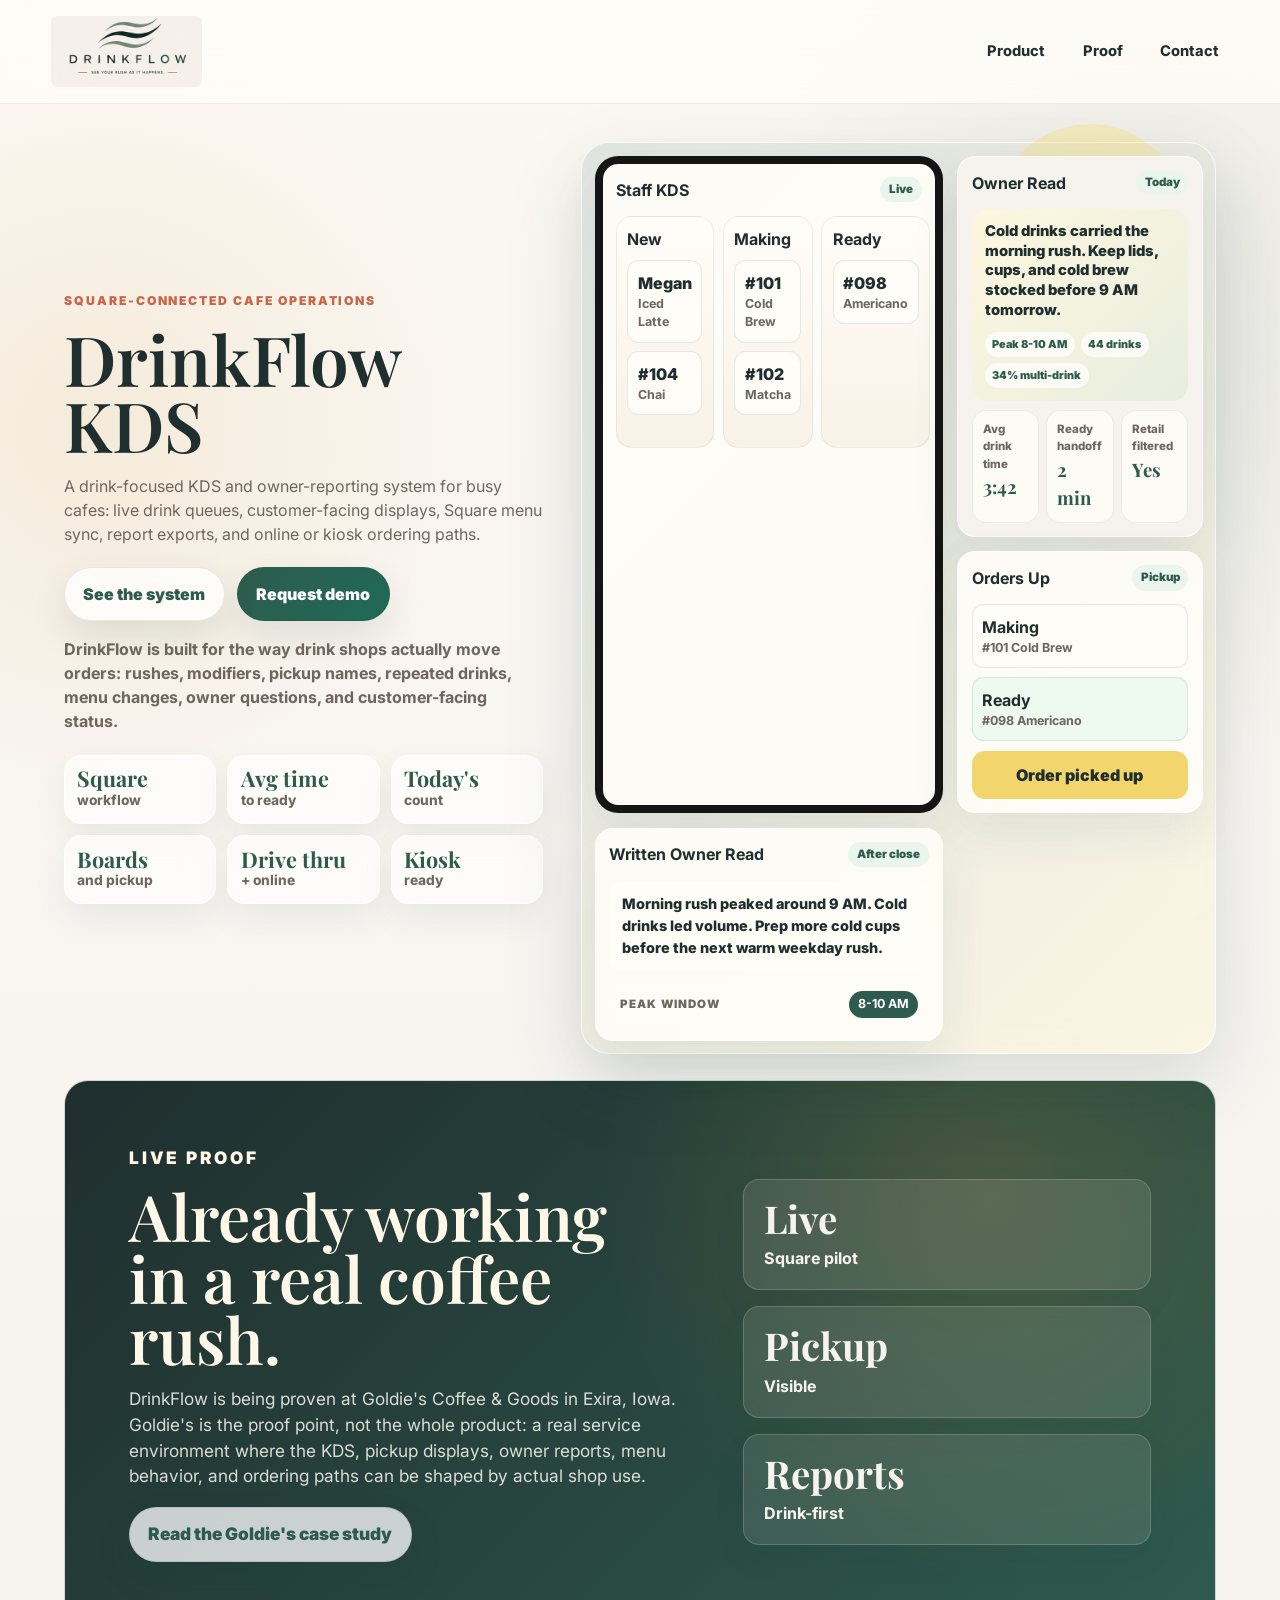
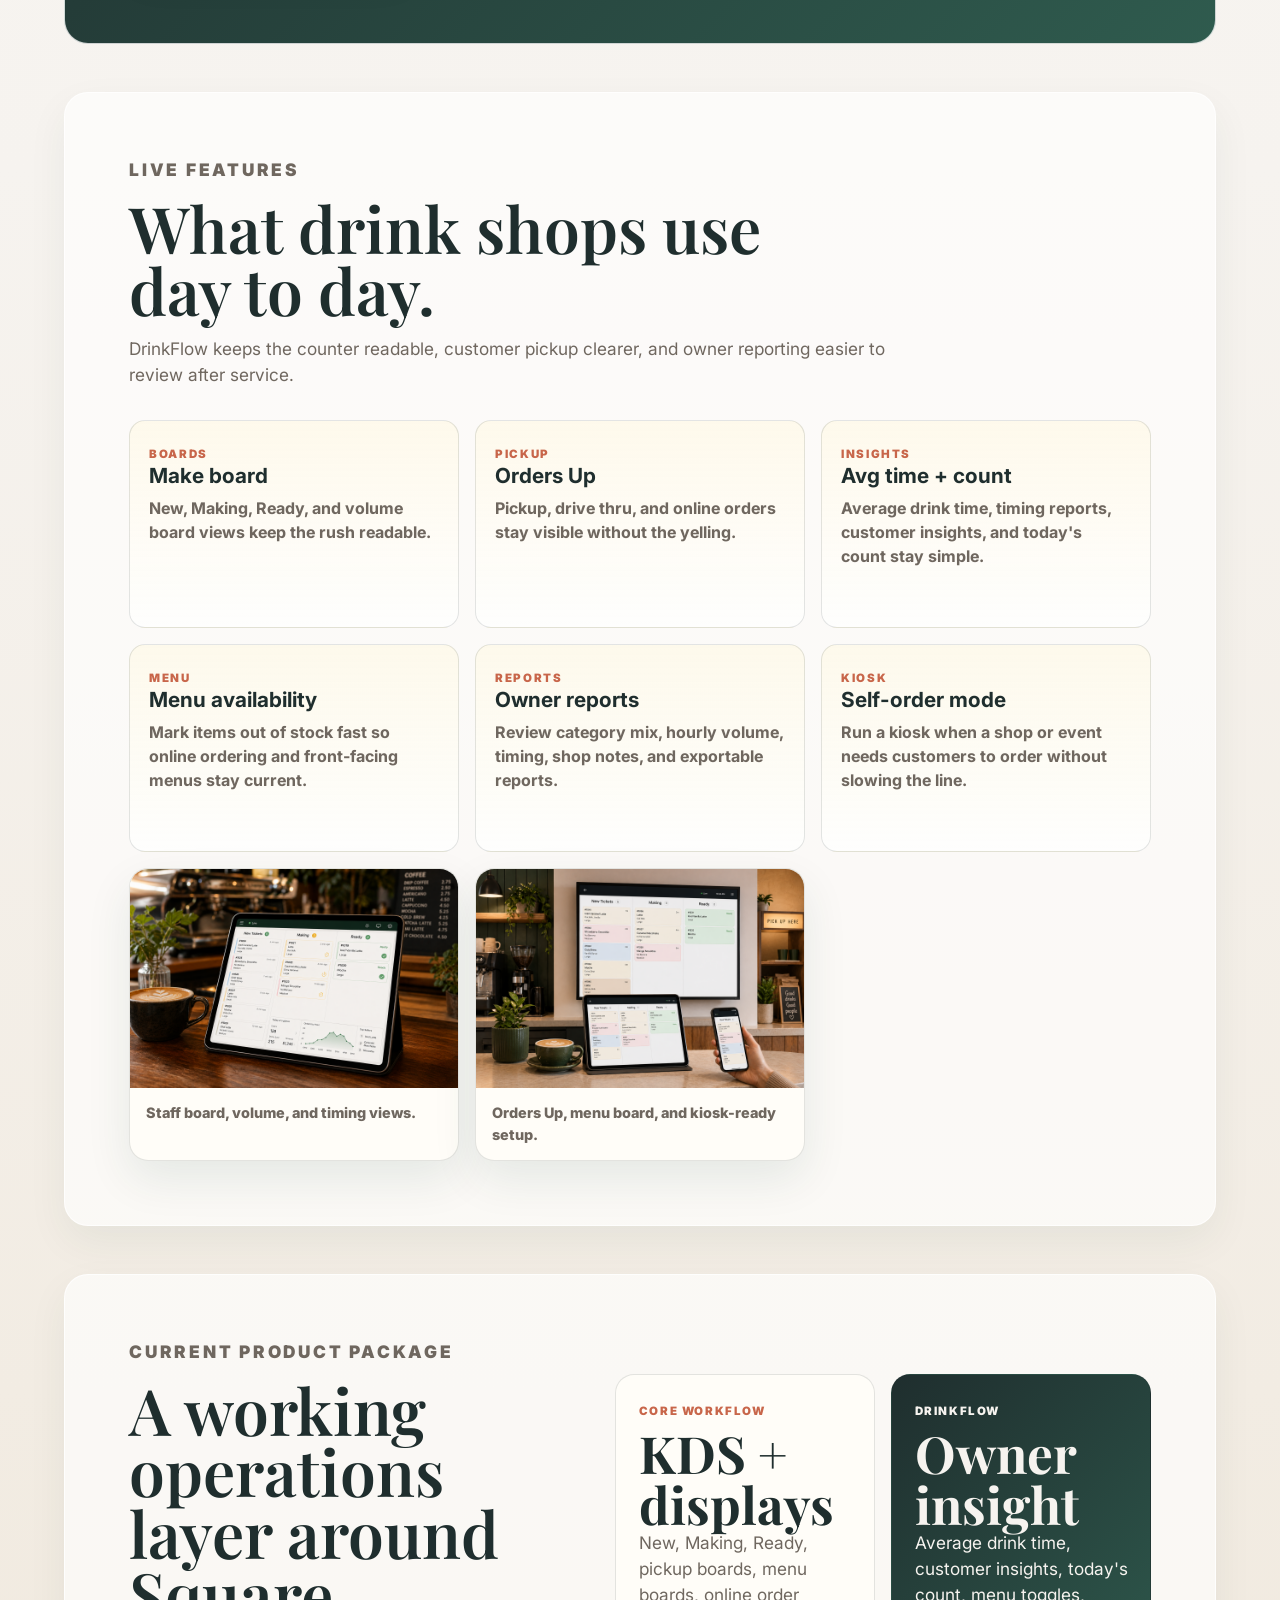
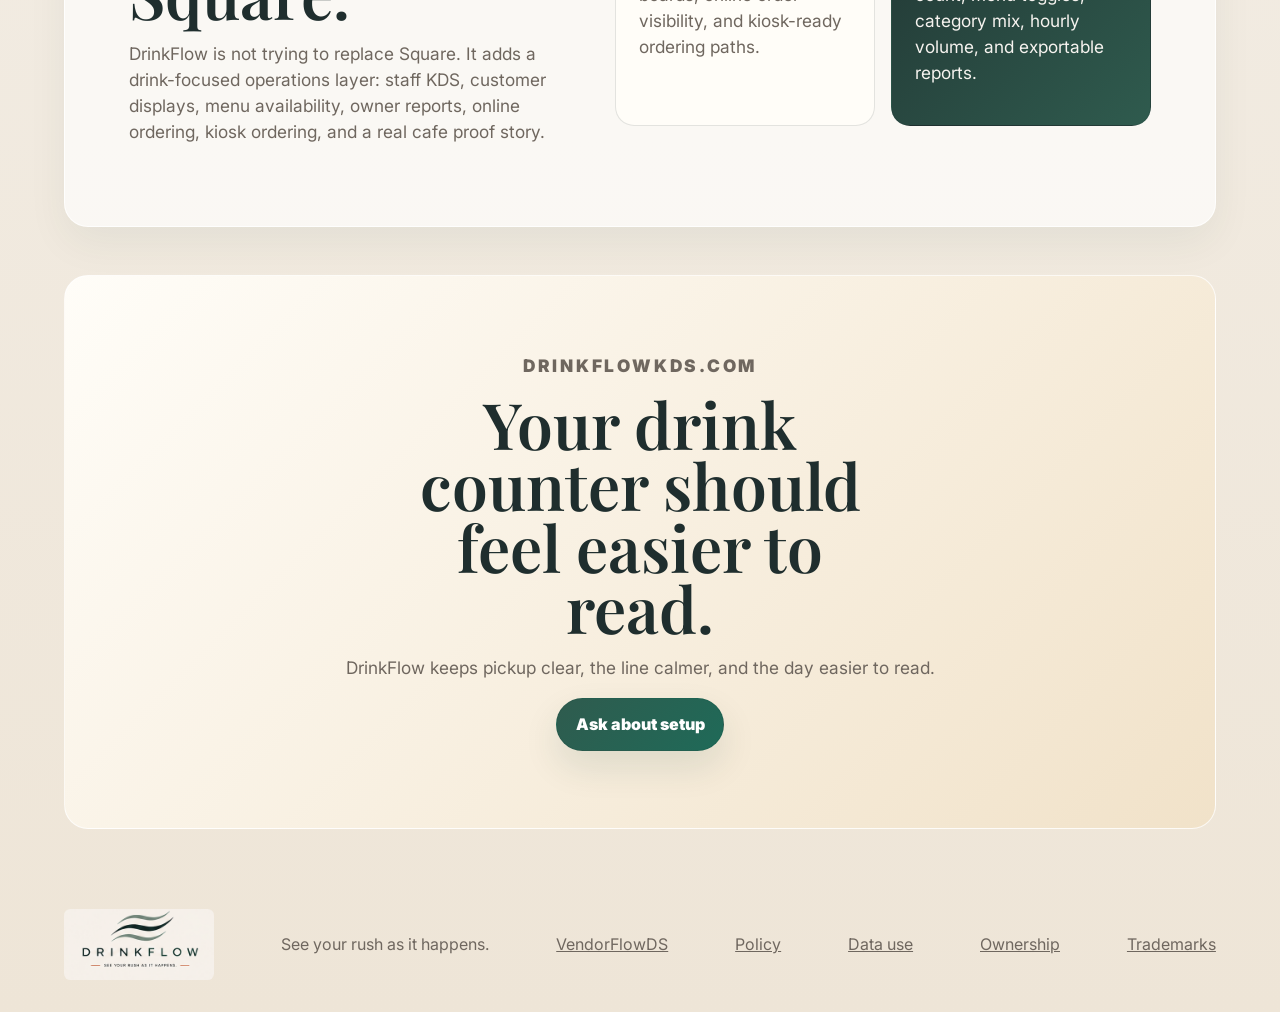
==== commit 84990609: "Update DrinkFlow product positioning" ====
--- a/index.html
+++ b/index.html
@@ -3,15 +3,15 @@
   <head>
     <meta charset="UTF-8" />
     <meta name="viewport" content="width=device-width, initial-scale=1.0" />
-    <title>DrinkFlow KDS | Drink workflow visibility for real rushes</title>
+    <title>DrinkFlow KDS | Cafe Operations System For Drink Shops</title>
     <meta
       name="description"
-      content="DrinkFlow KDS is a real-time drink workflow board and owner reporting system for coffee shops, smoothie bars, carts, and drink-first businesses."
+      content="DrinkFlow KDS is a Square-connected cafe operations system for drink-heavy shops: live drink queues, customer displays, owner reports, exports, and online or kiosk ordering paths."
     />
     <meta property="og:title" content="DrinkFlow KDS" />
     <meta
       property="og:description"
-      content="Drinks are not slow. The workflow is. See your rush as it happens with DrinkFlow KDS."
+      content="A drink-focused KDS and owner-reporting system for busy cafes, carts, smoothie bars, and drink counters."
     />
     <meta property="og:type" content="website" />
     <link rel="preconnect" href="https://fonts.googleapis.com" />
@@ -25,26 +25,27 @@
         <img class="brand-mark brand-logo" src="./assets/drinkflow-logo.png" alt="" aria-hidden="true" />
       </a>
       <div class="nav-links">
-        <a href="#pricing">Pricing</a>
+        <a href="#screens">Product</a>
         <a href="#proof">Proof</a>
-        <a href="/vendorflow">VendorFlowDS</a>
+        <a href="#contact">Contact</a>
       </div>
     </nav>
 
     <main id="top">
       <section class="hero">
         <div class="hero-copy">
-          <p class="eyebrow">For busy drink counters, carts, and festival stands</p>
-          <h1>Stop losing customers in the rush.</h1>
-          <p class="lead">DrinkFlow keeps the line moving, shows pickup status, and helps drink-first shops see the day clearly.</p>
+          <p class="eyebrow">Square-connected cafe operations</p>
+          <h1>DrinkFlow KDS</h1>
+          <p class="lead">A drink-focused KDS and owner-reporting system for busy cafes: live drink queues, customer-facing displays, Square menu sync, report exports, and online or kiosk ordering paths.</p>
           <div class="hero-actions">
-            <a class="button secondary" href="#pricing">See the $30/month fit</a>
+            <a class="button secondary" href="#screens">See the system</a>
+            <a class="button primary" href="mailto:samantha@studiosamantha.com?subject=DrinkFlow%20KDS%20demo">Request demo</a>
           </div>
           <p class="hero-note">
-            One subscription can cover more than one screen. You can update out-of-stock items fast, see today&apos;s count and average drink time, and get a plain-English read at the end of the day without a spreadsheet.
+            DrinkFlow is built for the way drink shops actually move orders: rushes, modifiers, pickup names, repeated drinks, menu changes, owner questions, and customer-facing status.
           </p>
           <div class="hero-proof">
-            <span><strong>Live</strong> Square pilot</span>
+            <span><strong>Square</strong> workflow</span>
             <span><strong>Avg time</strong> to ready</span>
             <span><strong>Today&apos;s</strong> count</span>
             <span><strong>Boards</strong> and pickup</span>
@@ -124,7 +125,7 @@
           <p class="eyebrow">Live proof</p>
           <h2>Already working in a real coffee rush.</h2>
           <p>
-            DrinkFlow is being proven at Goldie's Coffee & Goods in Exira, Iowa, where the board has to stay readable during a real rush and still keep pickup simple for the next shop.
+            DrinkFlow is being proven at Goldie's Coffee & Goods in Exira, Iowa. Goldie's is the proof point, not the whole product: a real service environment where the KDS, pickup displays, owner reports, menu behavior, and ordering paths can be shaped by actual shop use.
           </p>
           <p><a class="button secondary" href="https://goldieskds.com/case-study/goldies">Read the Goldie's case study</a></p>
         </div>
@@ -138,8 +139,8 @@
       <section class="screen-gallery" id="screens">
         <div class="section-heading compact-heading">
           <p class="eyebrow">Live features</p>
-          <h2>What shops use day to day.</h2>
-          <p>DrinkFlow keeps the counter readable and the owner informed without making you dig for the basics.</p>
+          <h2>What drink shops use day to day.</h2>
+          <p>DrinkFlow keeps the counter readable, customer pickup clearer, and owner reporting easier to review after service.</p>
         </div>
         <div class="gallery-grid">
           <article>
@@ -164,8 +165,8 @@
           </article>
           <article>
             <span>Reports</span>
-            <h3>End-of-day email</h3>
-            <p>Get a daily read with category mix, hourly volume, and shop guidance.</p>
+            <h3>Owner reports</h3>
+            <p>Review category mix, hourly volume, timing, shop notes, and exportable reports.</p>
           </article>
           <article>
             <span>Kiosk</span>
@@ -185,24 +186,24 @@
         </div>
       </section>
 
-      <section class="comparison-band" id="savings">
+      <section class="comparison-band" id="pricing">
         <div>
-          <p class="eyebrow">How it stacks up</p>
-          <h2>Made for small shops, carts, and lean teams.</h2>
+          <p class="eyebrow">Current product package</p>
+          <h2>A working operations layer around Square.</h2>
           <p>
-            Square KDS starts at $20 to $30 per device, depending on plan. DrinkFlow is built so a small shop can use multiple devices and screens without stacking extra subscriptions or per-device fees. Keep the useful parts in one place: boards, pickup, timing, menu toggles, and daily shop guidance.
+            DrinkFlow is not trying to replace Square. It adds a drink-focused operations layer: staff KDS, customer displays, menu availability, owner reports, online ordering, kiosk ordering, and a real cafe proof story.
           </p>
         </div>
         <div class="comparison-cards">
           <article>
-            <span>Square KDS</span>
-            <strong>$20-$30/device</strong>
-            <p>Solid kitchen workflow, timers, tickets, and multi-station support.</p>
+            <span>Core workflow</span>
+            <strong>KDS + displays</strong>
+            <p>New, Making, Ready, pickup boards, menu boards, online order visibility, and kiosk-ready ordering paths.</p>
           </article>
           <article class="drinkflow-card">
             <span>DrinkFlow</span>
-            <strong>Small-shop fit</strong>
-            <p>Average drink time, customer insights, today&apos;s count, menu toggles, and reports that help the counter move cleaner across more than one screen.</p>
+            <strong>Owner insight</strong>
+            <p>Average drink time, customer insights, today&apos;s count, menu toggles, category mix, hourly volume, and exportable reports.</p>
           </article>
         </div>
       </section>
@@ -230,9 +231,9 @@
     <div class="signup-modal" id="signup-modal" hidden>
       <div class="signup-modal-card">
         <button type="button" class="signup-modal-close" id="signup-modal-close" aria-label="Close signup">×</button>
-        <p class="eyebrow">Free workspace</p>
+        <p class="eyebrow">Demo interest</p>
         <h2>Setup path coming soon.</h2>
-        <p>Latest: live features, pricing comparison, and product screenshots.</p>
+        <p>Latest: live features, product notes, and setup-path updates.</p>
         <p>The public page stays focused on the product until the setup flow is ready again.</p>
         <form class="modal-signup-form" id="modal-signup-form">
           <div class="instant-app-panel">
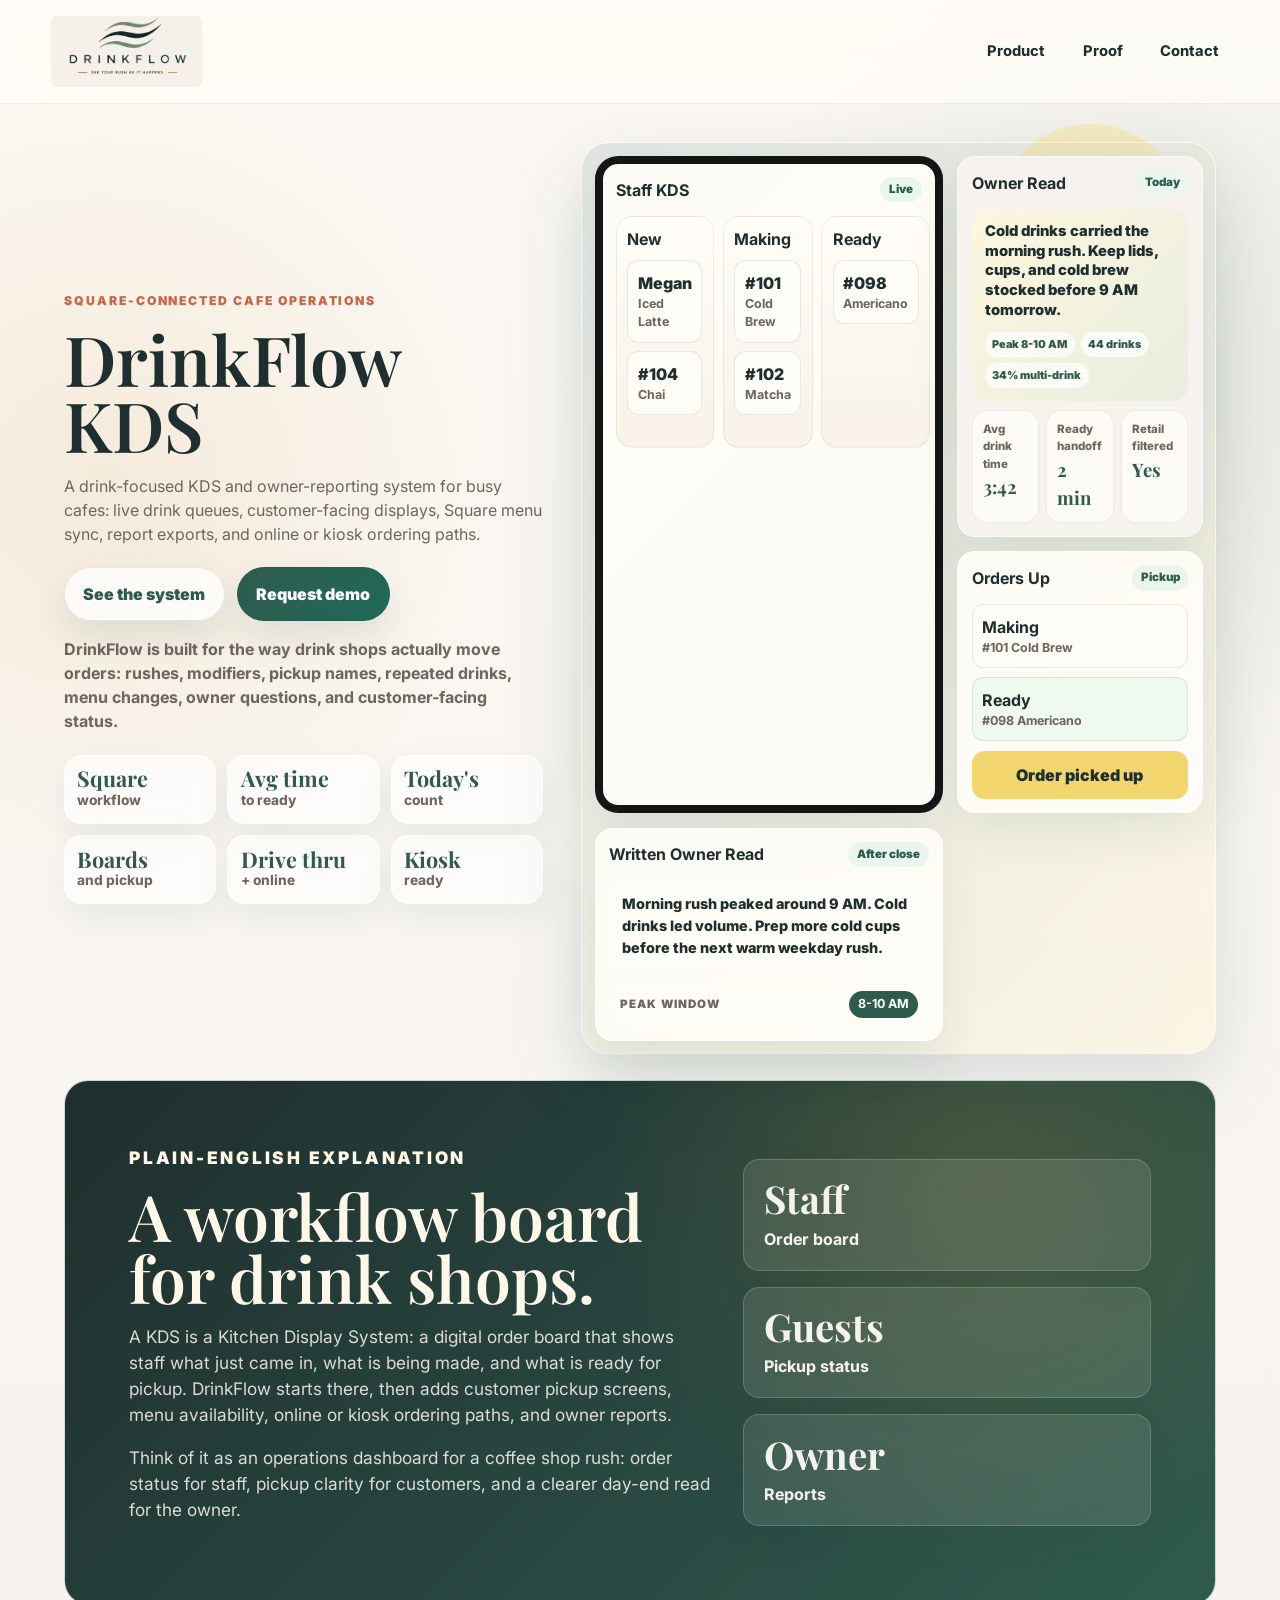
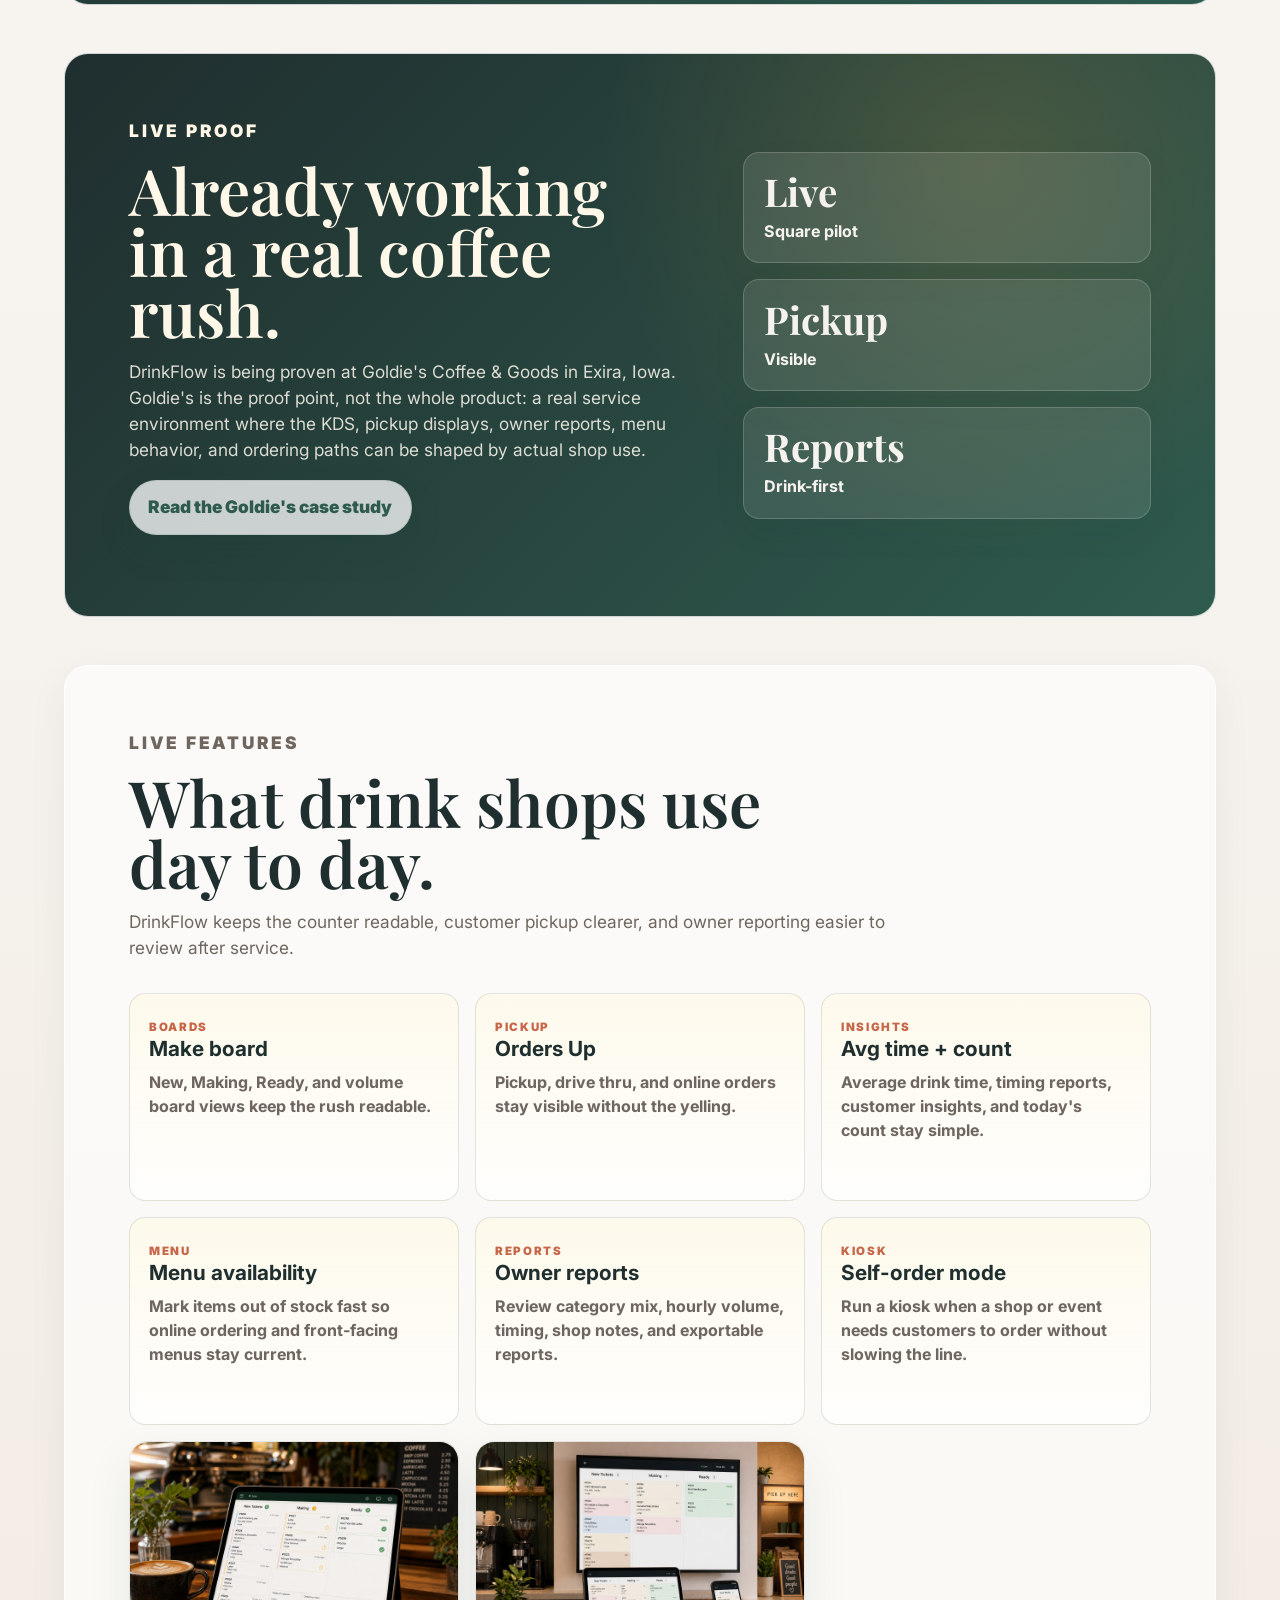
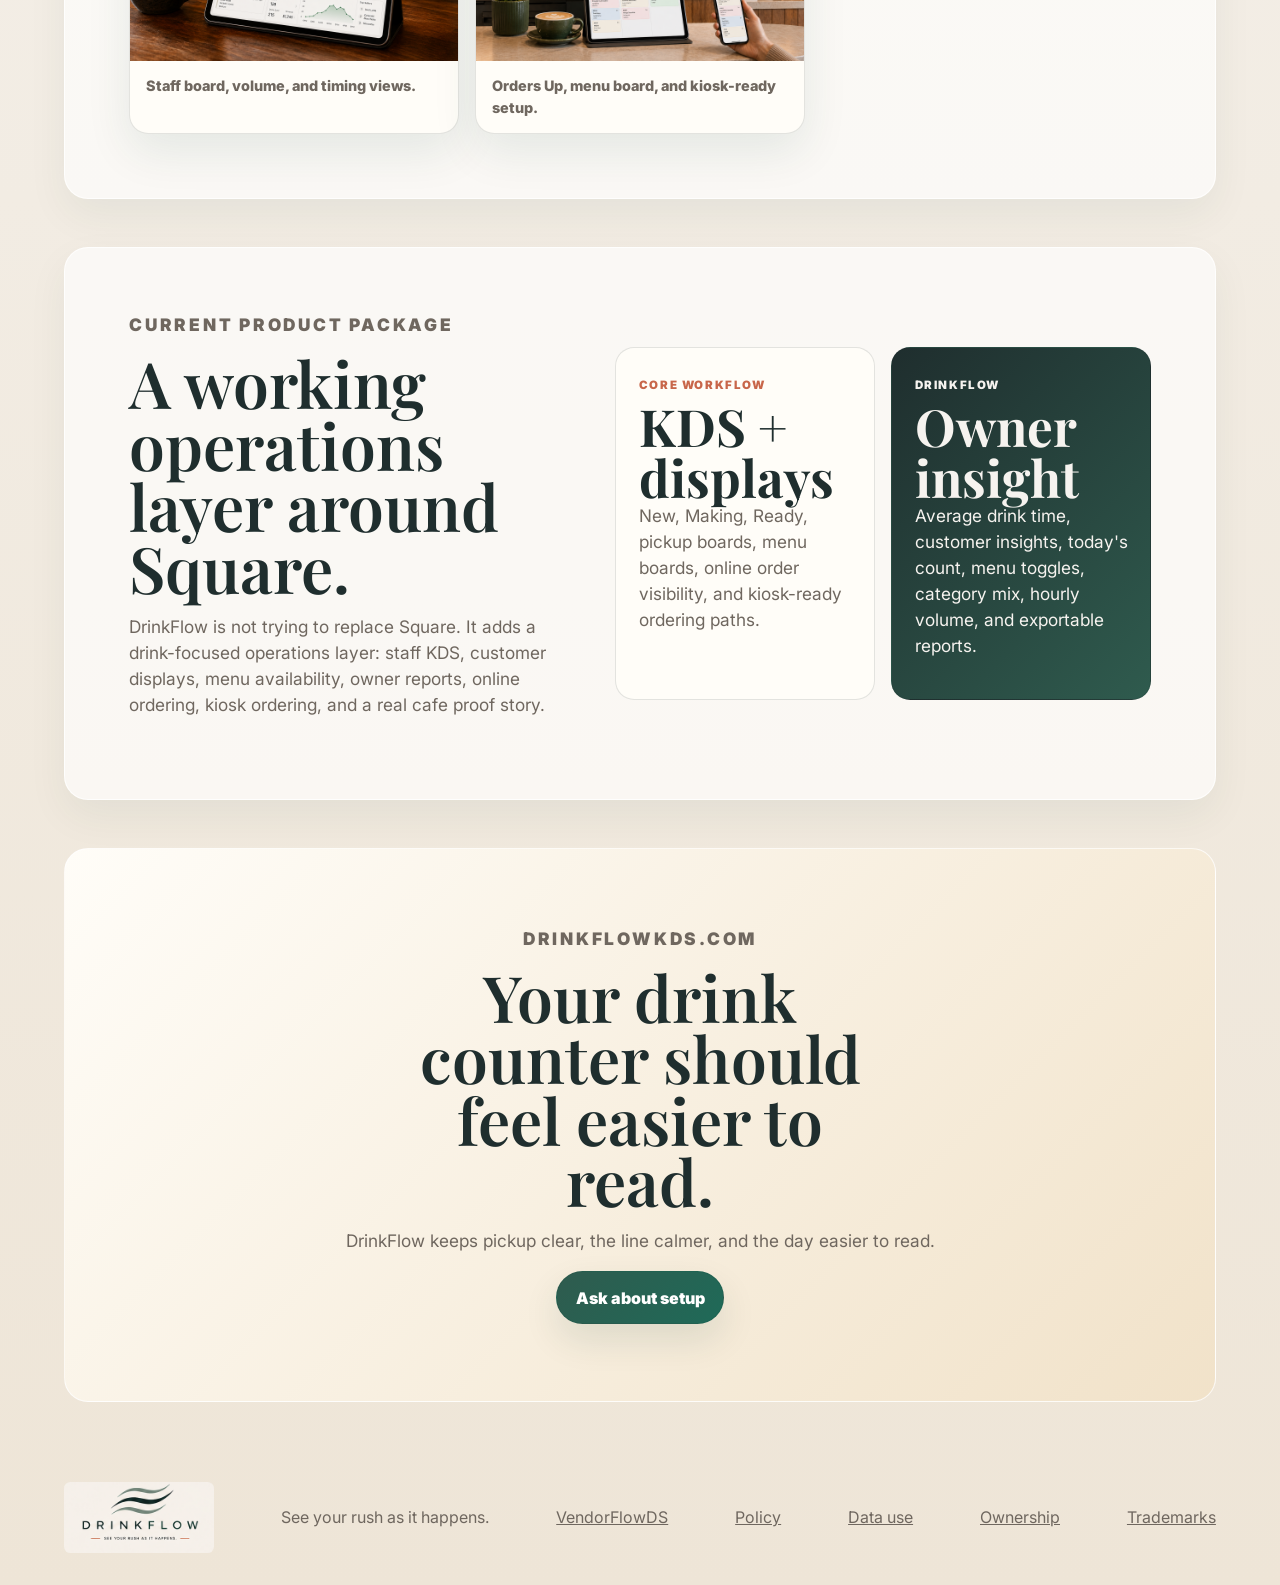
==== commit 529c16a0: "Add DrinkFlow SEO metadata and sitemap" ====
--- a/index.html
+++ b/index.html
@@ -3,21 +3,99 @@
   <head>
     <meta charset="UTF-8" />
     <meta name="viewport" content="width=device-width, initial-scale=1.0" />
-    <title>DrinkFlow KDS | Cafe Operations System For Drink Shops</title>
+    <title>DrinkFlow KDS | Coffee Shop Order Screen & Owner Reports</title>
     <meta
       name="description"
-      content="DrinkFlow KDS is a Square-connected cafe operations system for drink-heavy shops: live drink queues, customer displays, owner reports, exports, and online or kiosk ordering paths."
+      content="DrinkFlow KDS is a Square-connected kitchen display system and cafe operations dashboard for coffee shops, smoothie bars, carts, and drink counters."
     />
+    <meta name="robots" content="index, follow" />
+    <meta
+      name="keywords"
+      content="coffee shop KDS, kitchen display system, Square KDS, cafe order screen, drink order board, coffee shop owner reports, pickup display, cafe operations software"
+    />
+    <link rel="canonical" href="https://drinkflowkds.com/" />
     <meta property="og:title" content="DrinkFlow KDS" />
     <meta
       property="og:description"
-      content="A drink-focused KDS and owner-reporting system for busy cafes, carts, smoothie bars, and drink counters."
+      content="A Square-connected kitchen display system, pickup display, and owner-reporting dashboard for busy drink shops."
     />
+    <meta property="og:url" content="https://drinkflowkds.com/" />
     <meta property="og:type" content="website" />
+    <meta property="og:image" content="https://drinkflowkds.com/assets/drinkflow-ipad-kds.png" />
+    <meta name="twitter:card" content="summary_large_image" />
+    <meta name="twitter:title" content="DrinkFlow KDS" />
+    <meta
+      name="twitter:description"
+      content="Coffee shop KDS, pickup displays, online/kiosk ordering paths, and owner reports for Square-connected drink shops."
+    />
+    <meta name="twitter:image" content="https://drinkflowkds.com/assets/drinkflow-ipad-kds.png" />
     <link rel="preconnect" href="https://fonts.googleapis.com" />
     <link rel="preconnect" href="https://fonts.gstatic.com" crossorigin />
     <link href="https://fonts.googleapis.com/css2?family=Inter:wght@400;600;700;800;900&family=Playfair+Display:wght@600;700&display=swap" rel="stylesheet" />
     <link rel="stylesheet" href="./styles.css" />
+    <script type="application/ld+json">
+      {
+        "@context": "https://schema.org",
+        "@graph": [
+          {
+            "@type": "Organization",
+            "@id": "https://drinkflowkds.com/#organization",
+            "name": "Studio Samantha",
+            "url": "https://drinkflowkds.com/"
+          },
+          {
+            "@type": "WebSite",
+            "@id": "https://drinkflowkds.com/#website",
+            "url": "https://drinkflowkds.com/",
+            "name": "DrinkFlow KDS",
+            "publisher": {
+              "@id": "https://drinkflowkds.com/#organization"
+            }
+          },
+          {
+            "@type": "SoftwareApplication",
+            "@id": "https://drinkflowkds.com/#software",
+            "name": "DrinkFlow KDS",
+            "applicationCategory": "BusinessApplication",
+            "operatingSystem": "Web",
+            "url": "https://drinkflowkds.com/",
+            "image": "https://drinkflowkds.com/assets/drinkflow-ipad-kds.png",
+            "description": "A Square-connected kitchen display system and cafe operations dashboard for drink-heavy shops, with staff order boards, customer pickup displays, online or kiosk ordering paths, and owner reports.",
+            "creator": {
+              "@id": "https://drinkflowkds.com/#organization"
+            },
+            "offers": {
+              "@type": "Offer",
+              "availability": "https://schema.org/PreOrder",
+              "priceCurrency": "USD",
+              "description": "Demo and setup conversations available by request."
+            }
+          },
+          {
+            "@type": "FAQPage",
+            "@id": "https://drinkflowkds.com/#faq",
+            "mainEntity": [
+              {
+                "@type": "Question",
+                "name": "What is a KDS?",
+                "acceptedAnswer": {
+                  "@type": "Answer",
+                  "text": "A KDS, or Kitchen Display System, is a digital order board that helps staff see new orders, orders being made, and orders ready for pickup."
+                }
+              },
+              {
+                "@type": "Question",
+                "name": "What does DrinkFlow KDS do?",
+                "acceptedAnswer": {
+                  "@type": "Answer",
+                  "text": "DrinkFlow KDS helps drink shops manage the rush from order to pickup to owner reports, including staff order screens, customer pickup displays, online or kiosk ordering paths, and owner reporting."
+                }
+              }
+            ]
+          }
+        ]
+      }
+    </script>
   </head>
   <body>
     <nav class="nav" aria-label="Main navigation">
@@ -118,6 +196,26 @@
               <strong>8-10 AM</strong>
             </div>
           </div>
+        </div>
+      </section>
+      <section class="case-study" id="what-is-drinkflow">
+        <div class="case-copy">
+          <p class="eyebrow">Plain-English explanation</p>
+          <h2>A workflow board for drink shops.</h2>
+          <p>
+            A KDS is a Kitchen Display System: a digital order board that shows staff what just came in,
+            what is being made, and what is ready for pickup. DrinkFlow starts there, then adds customer
+            pickup screens, menu availability, online or kiosk ordering paths, and owner reports.
+          </p>
+          <p>
+            Think of it as an operations dashboard for a coffee shop rush: order status for staff,
+            pickup clarity for customers, and a clearer day-end read for the owner.
+          </p>
+        </div>
+        <div class="case-panel">
+          <div class="stat"><strong>Staff</strong><span>Order board</span></div>
+          <div class="stat"><strong>Guests</strong><span>Pickup status</span></div>
+          <div class="stat"><strong>Owner</strong><span>Reports</span></div>
         </div>
       </section>
       <section class="case-study" id="proof">
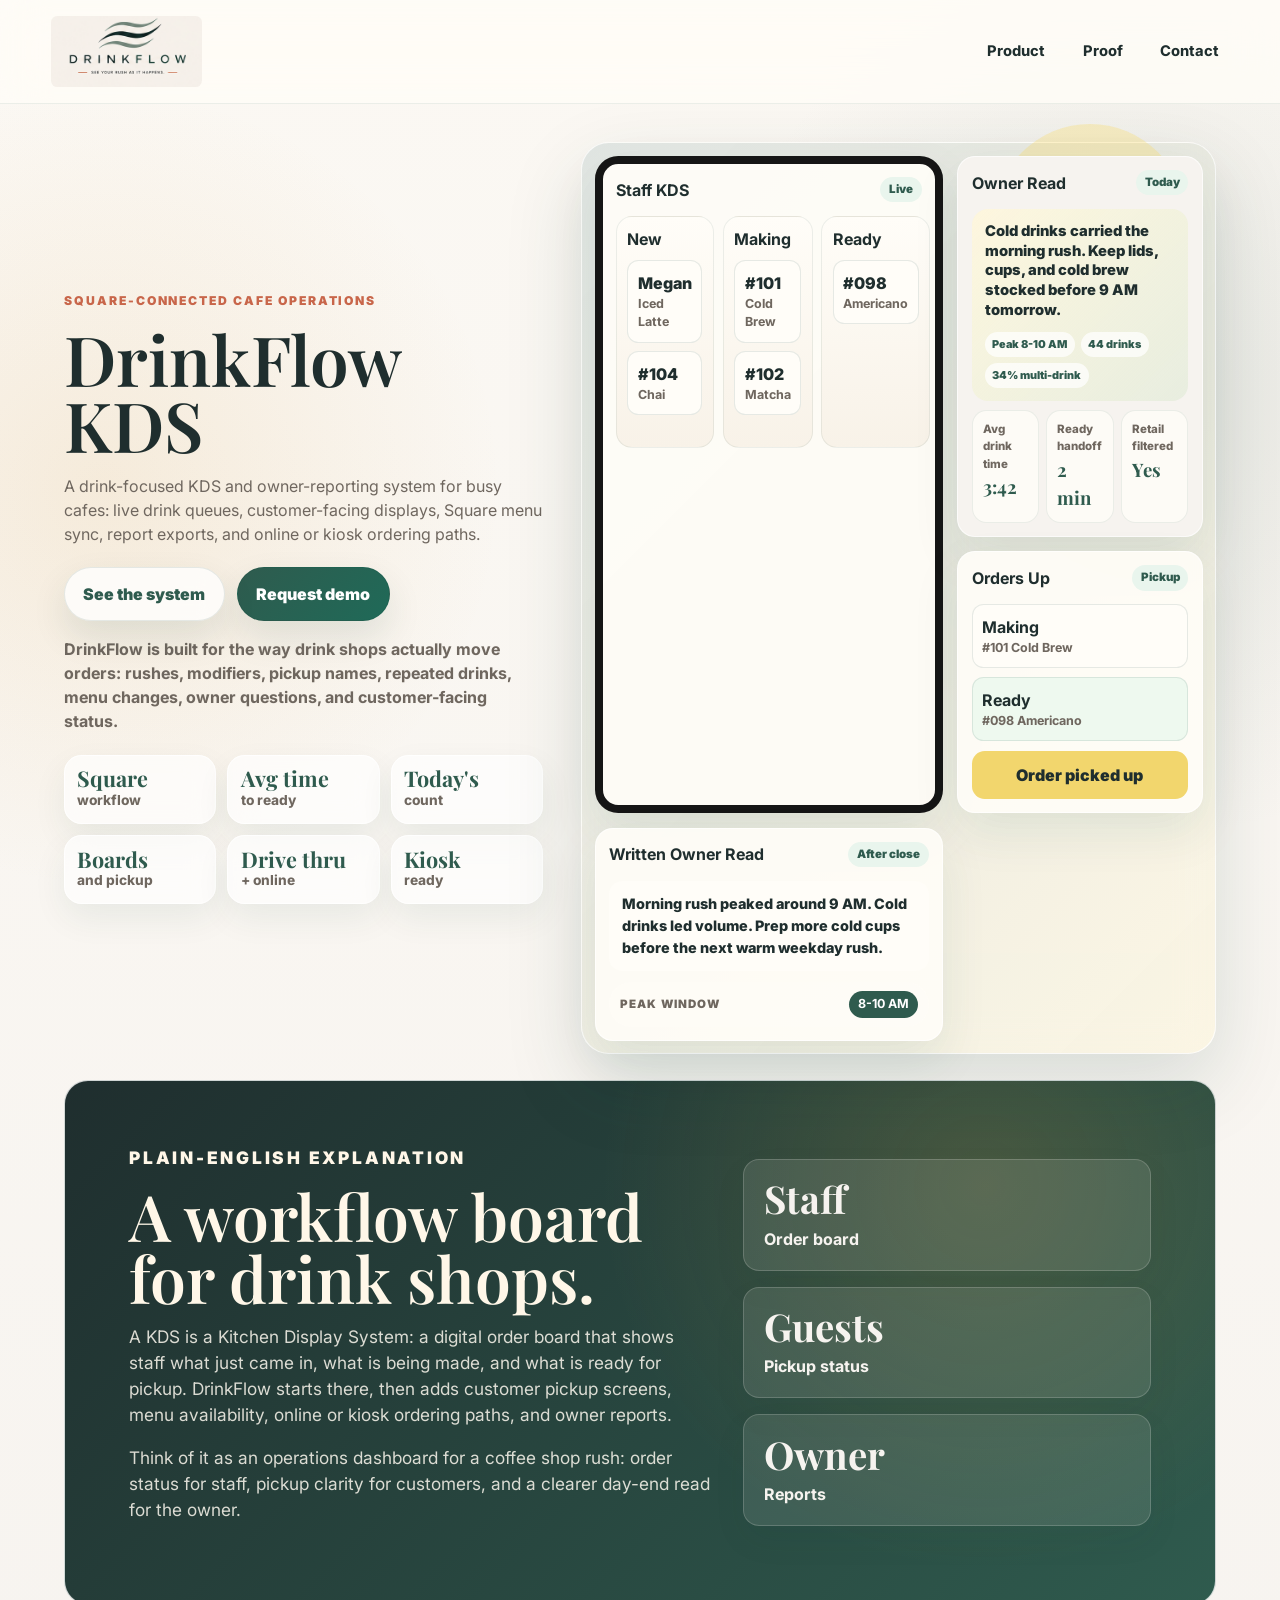
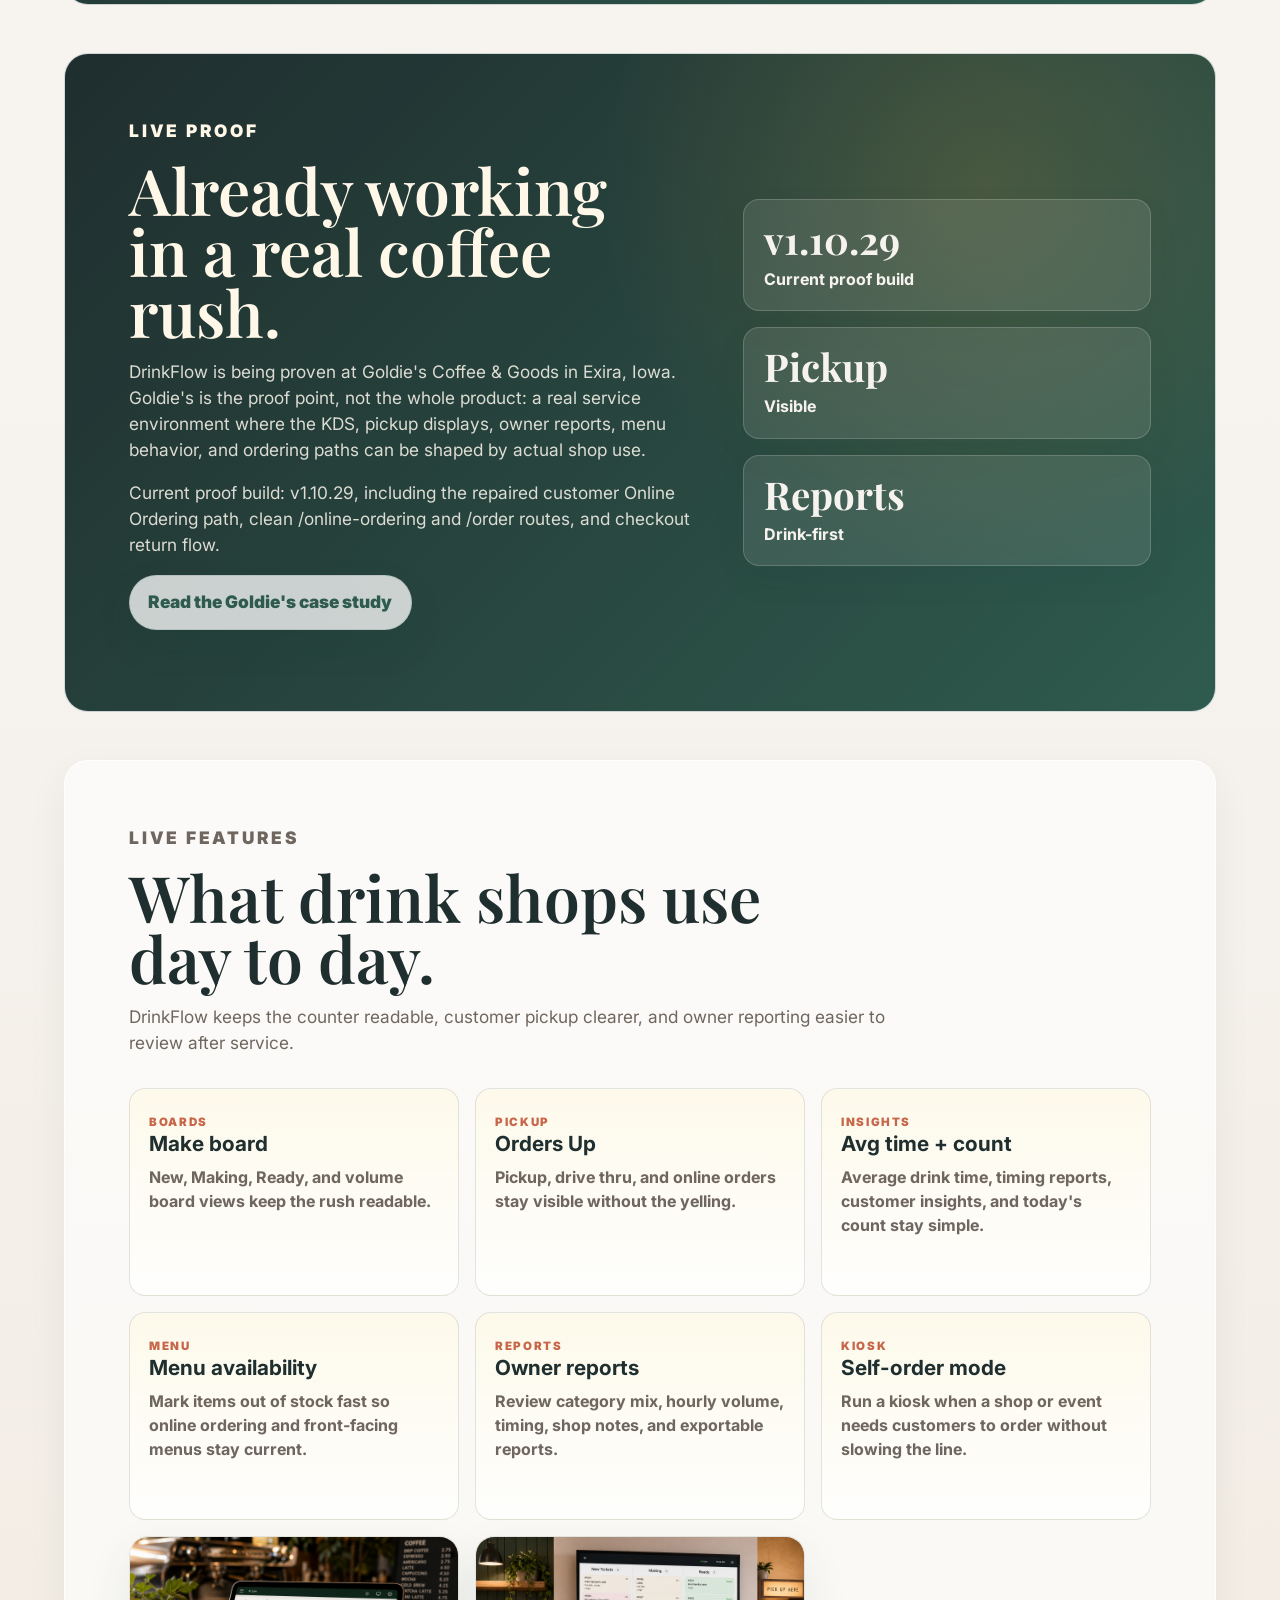
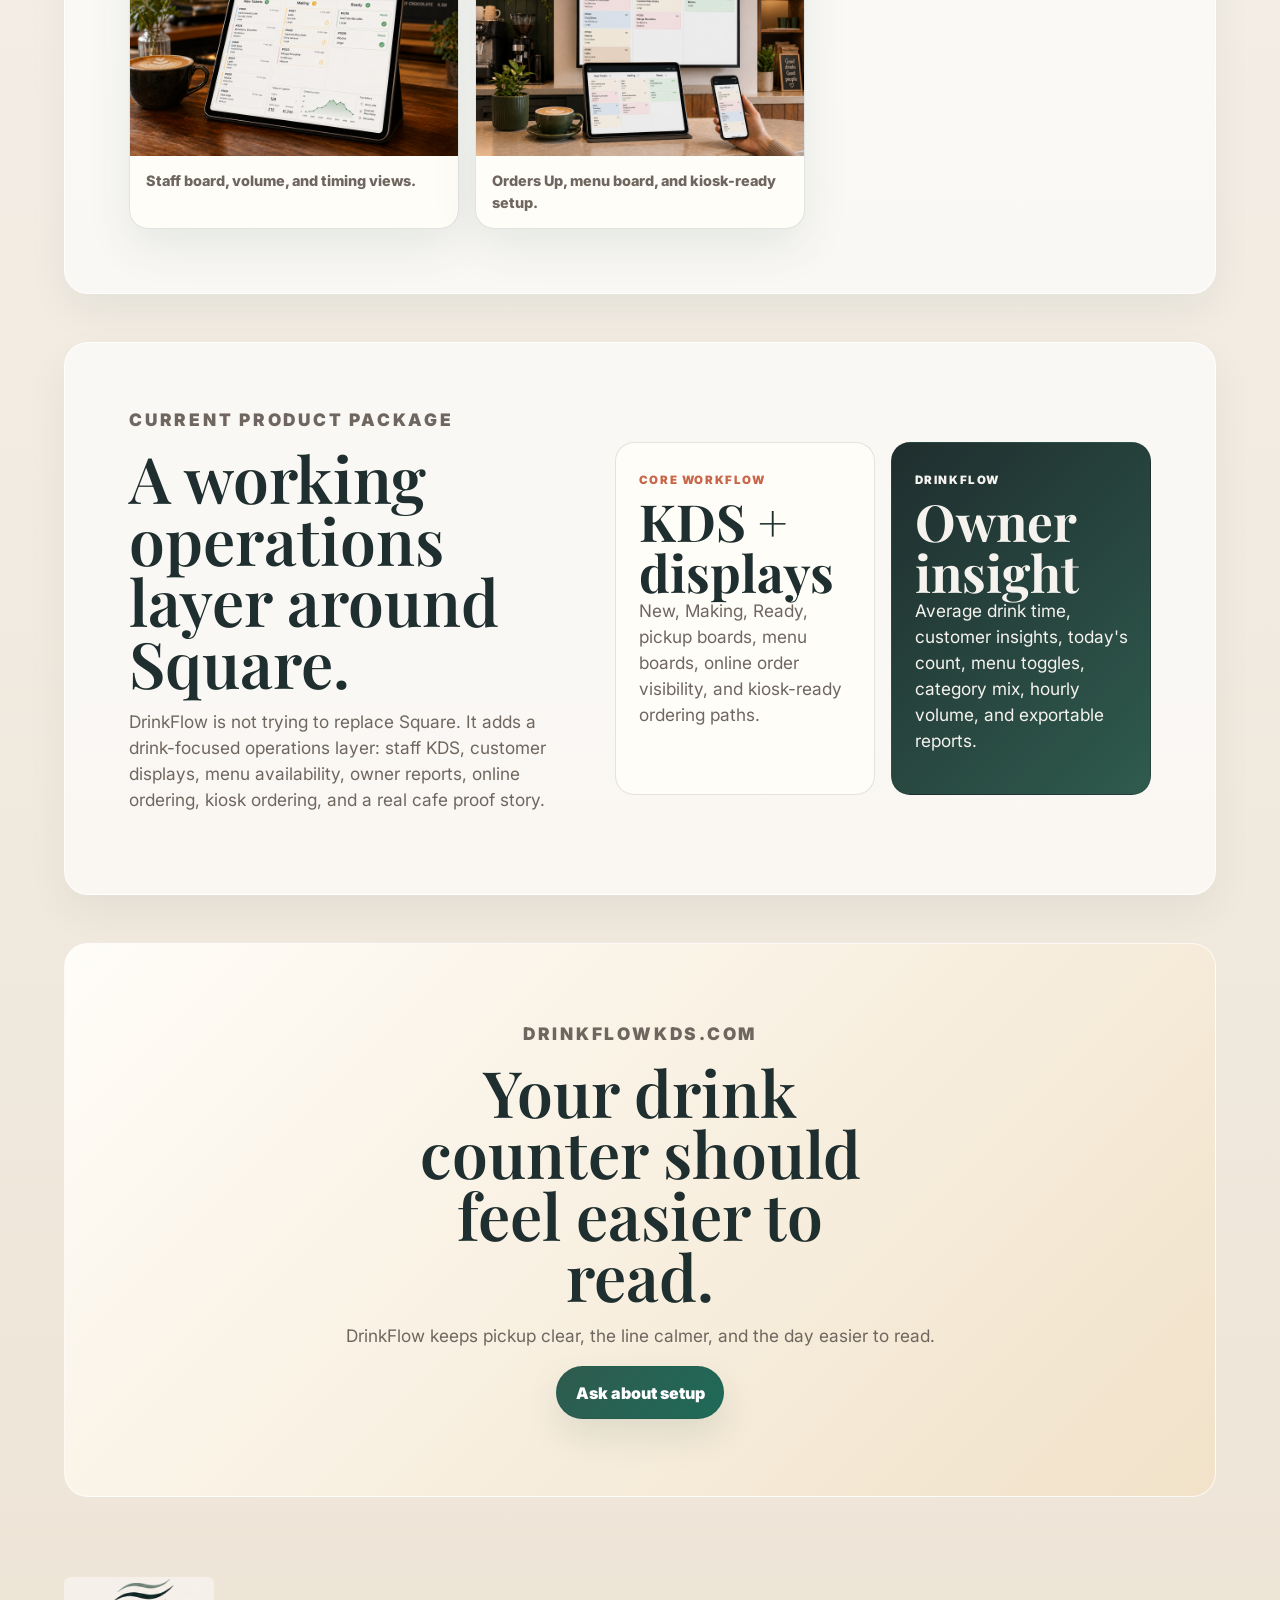
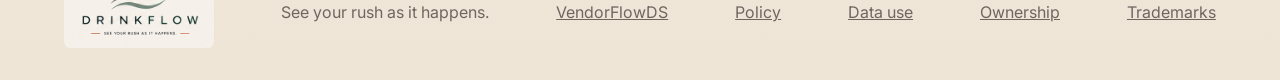
==== commit 5962d75b: "Update DrinkFlow proof version" ====
--- a/index.html
+++ b/index.html
@@ -225,10 +225,13 @@
           <p>
             DrinkFlow is being proven at Goldie's Coffee & Goods in Exira, Iowa. Goldie's is the proof point, not the whole product: a real service environment where the KDS, pickup displays, owner reports, menu behavior, and ordering paths can be shaped by actual shop use.
           </p>
+          <p>
+            Current proof build: v1.10.29, including the repaired customer Online Ordering path, clean /online-ordering and /order routes, and checkout return flow.
+          </p>
           <p><a class="button secondary" href="https://goldieskds.com/case-study/goldies">Read the Goldie's case study</a></p>
         </div>
         <div class="case-panel">
-          <div class="stat"><strong>Live</strong><span>Square pilot</span></div>
+          <div class="stat"><strong>v1.10.29</strong><span>Current proof build</span></div>
           <div class="stat"><strong>Pickup</strong><span>Visible</span></div>
           <div class="stat"><strong>Reports</strong><span>Drink-first</span></div>
         </div>
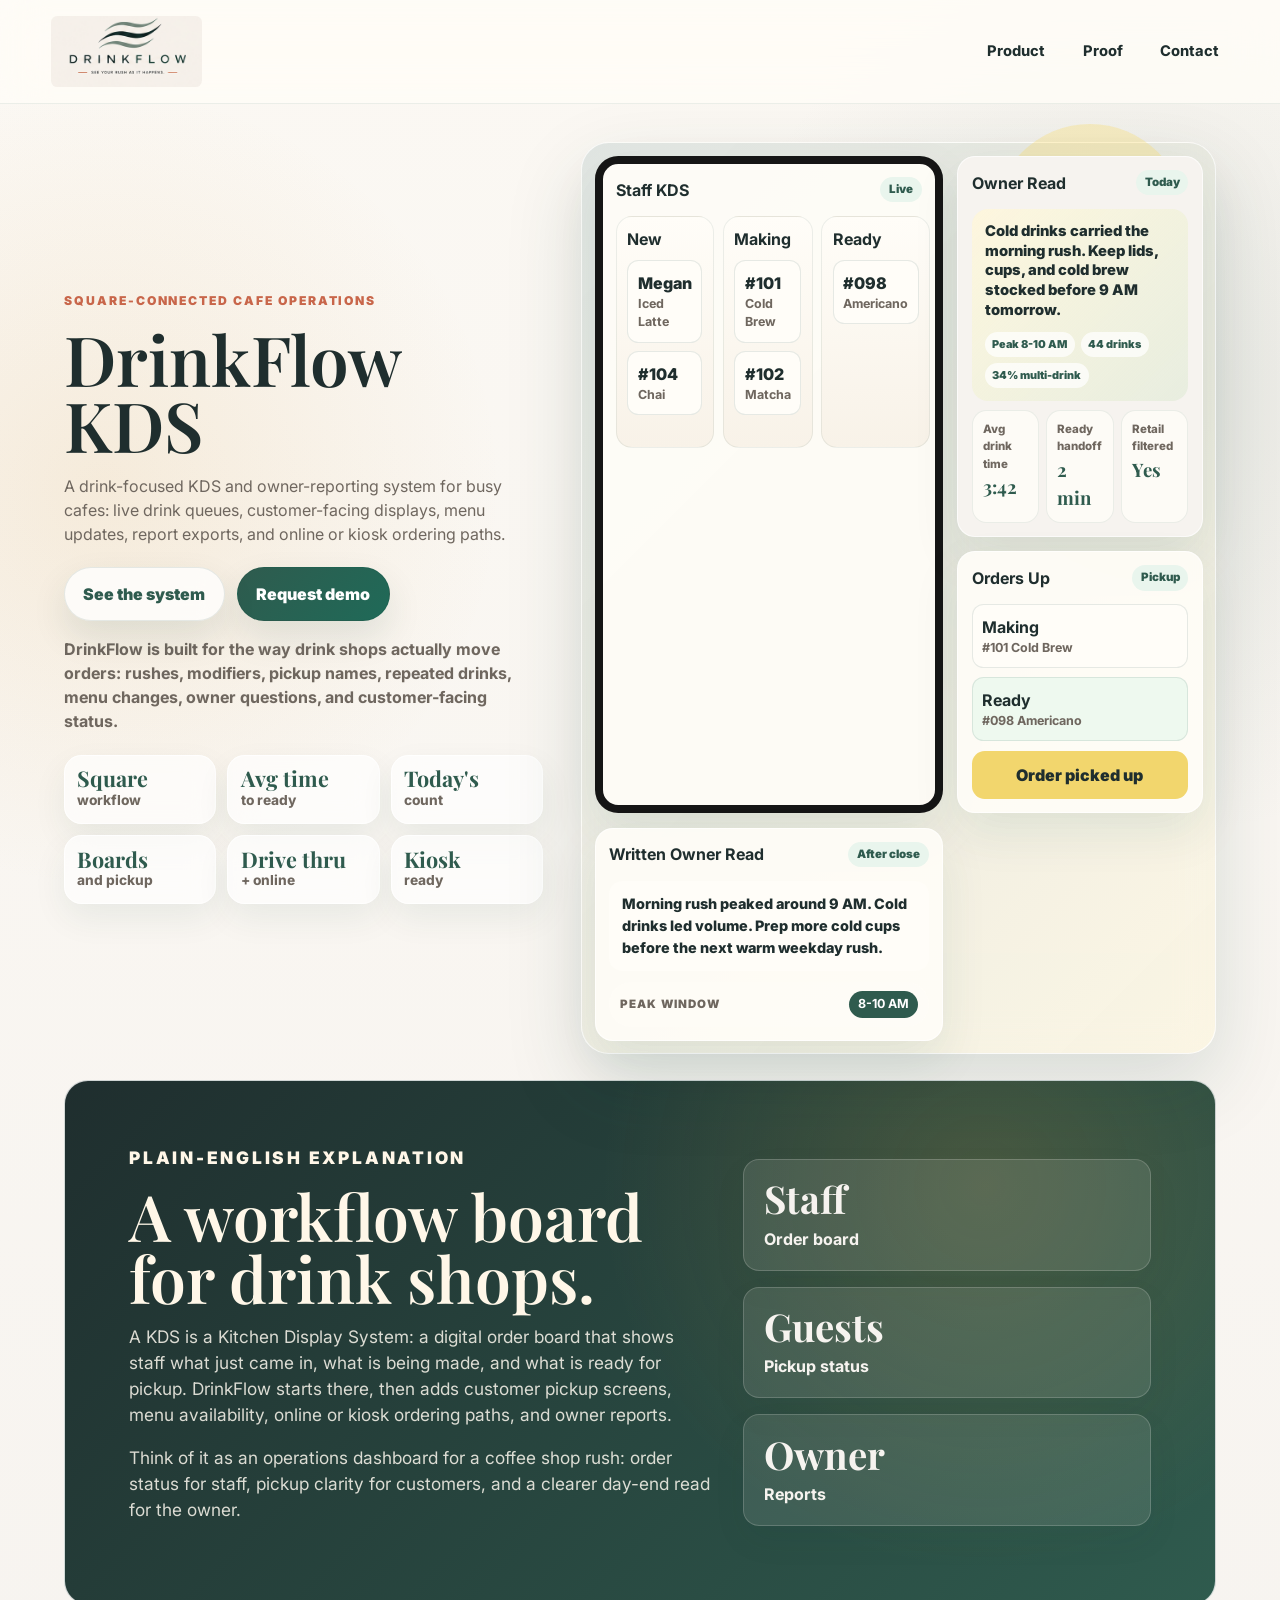
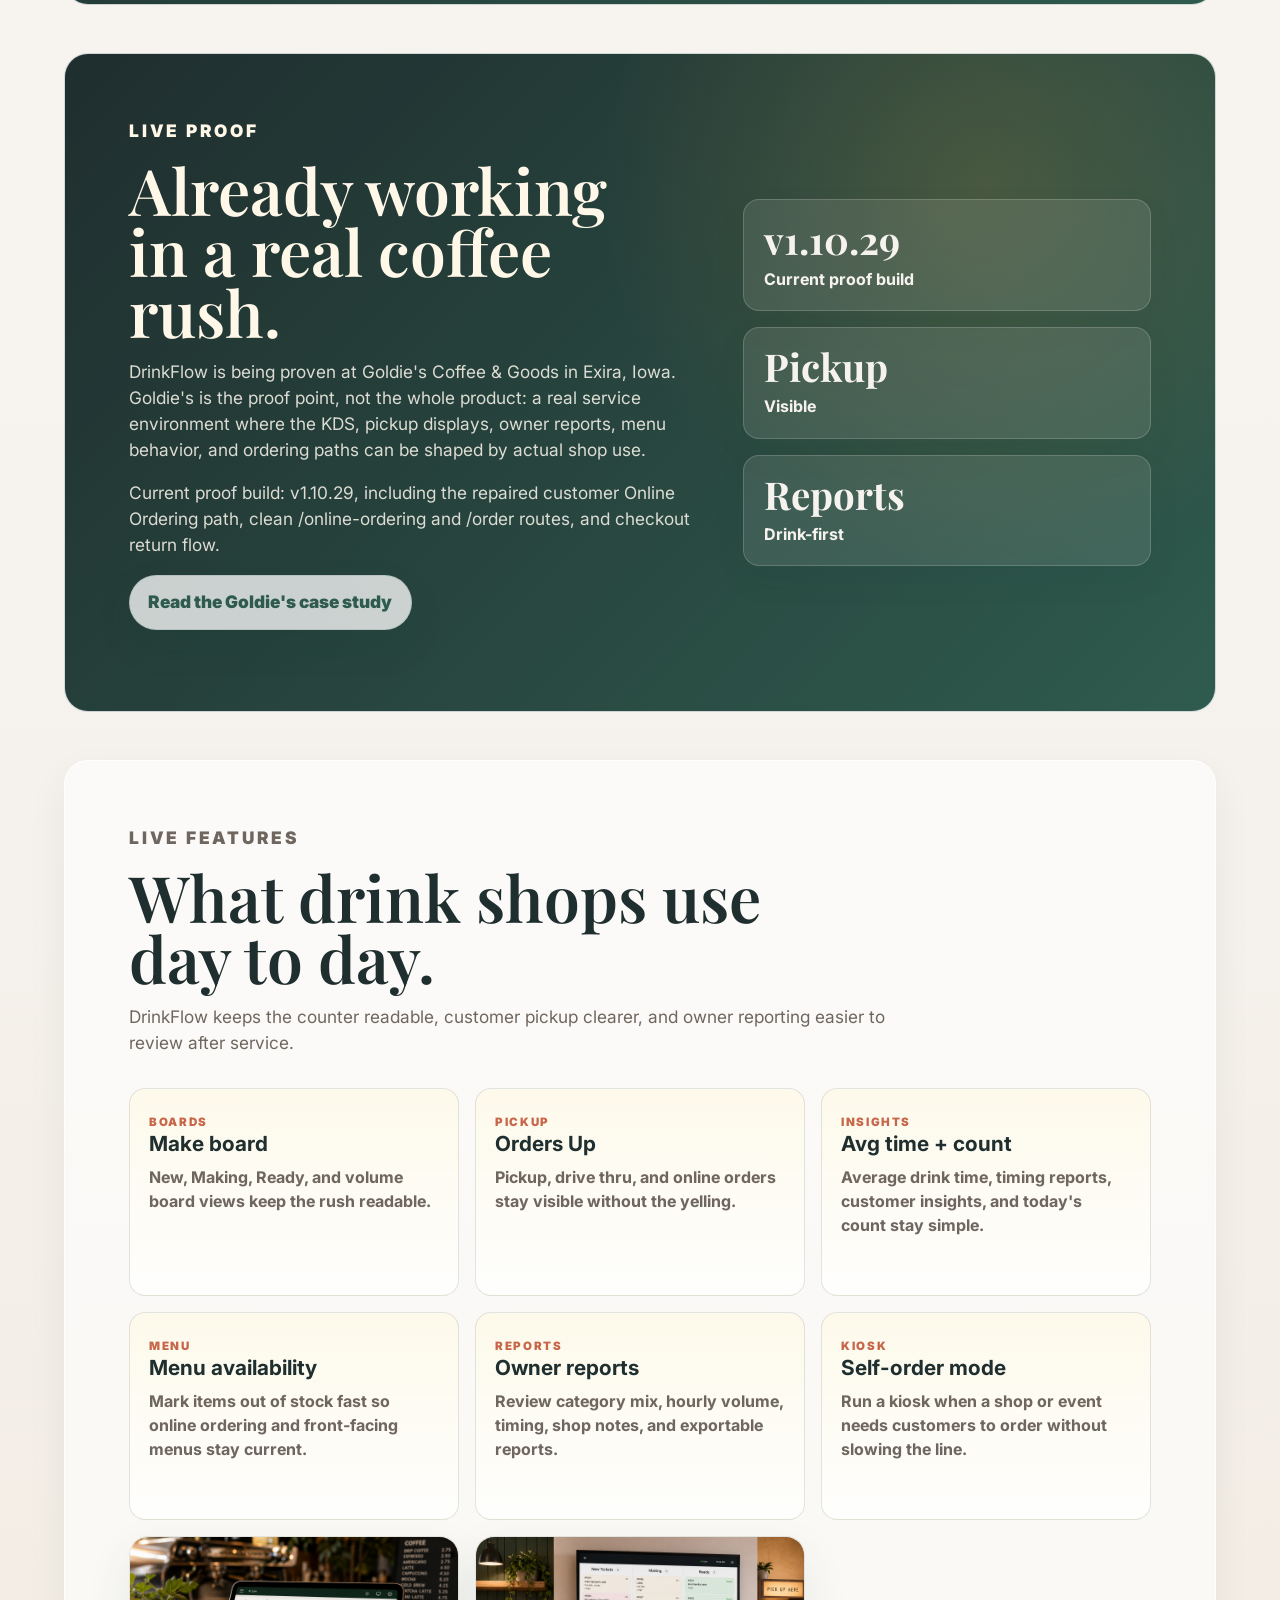
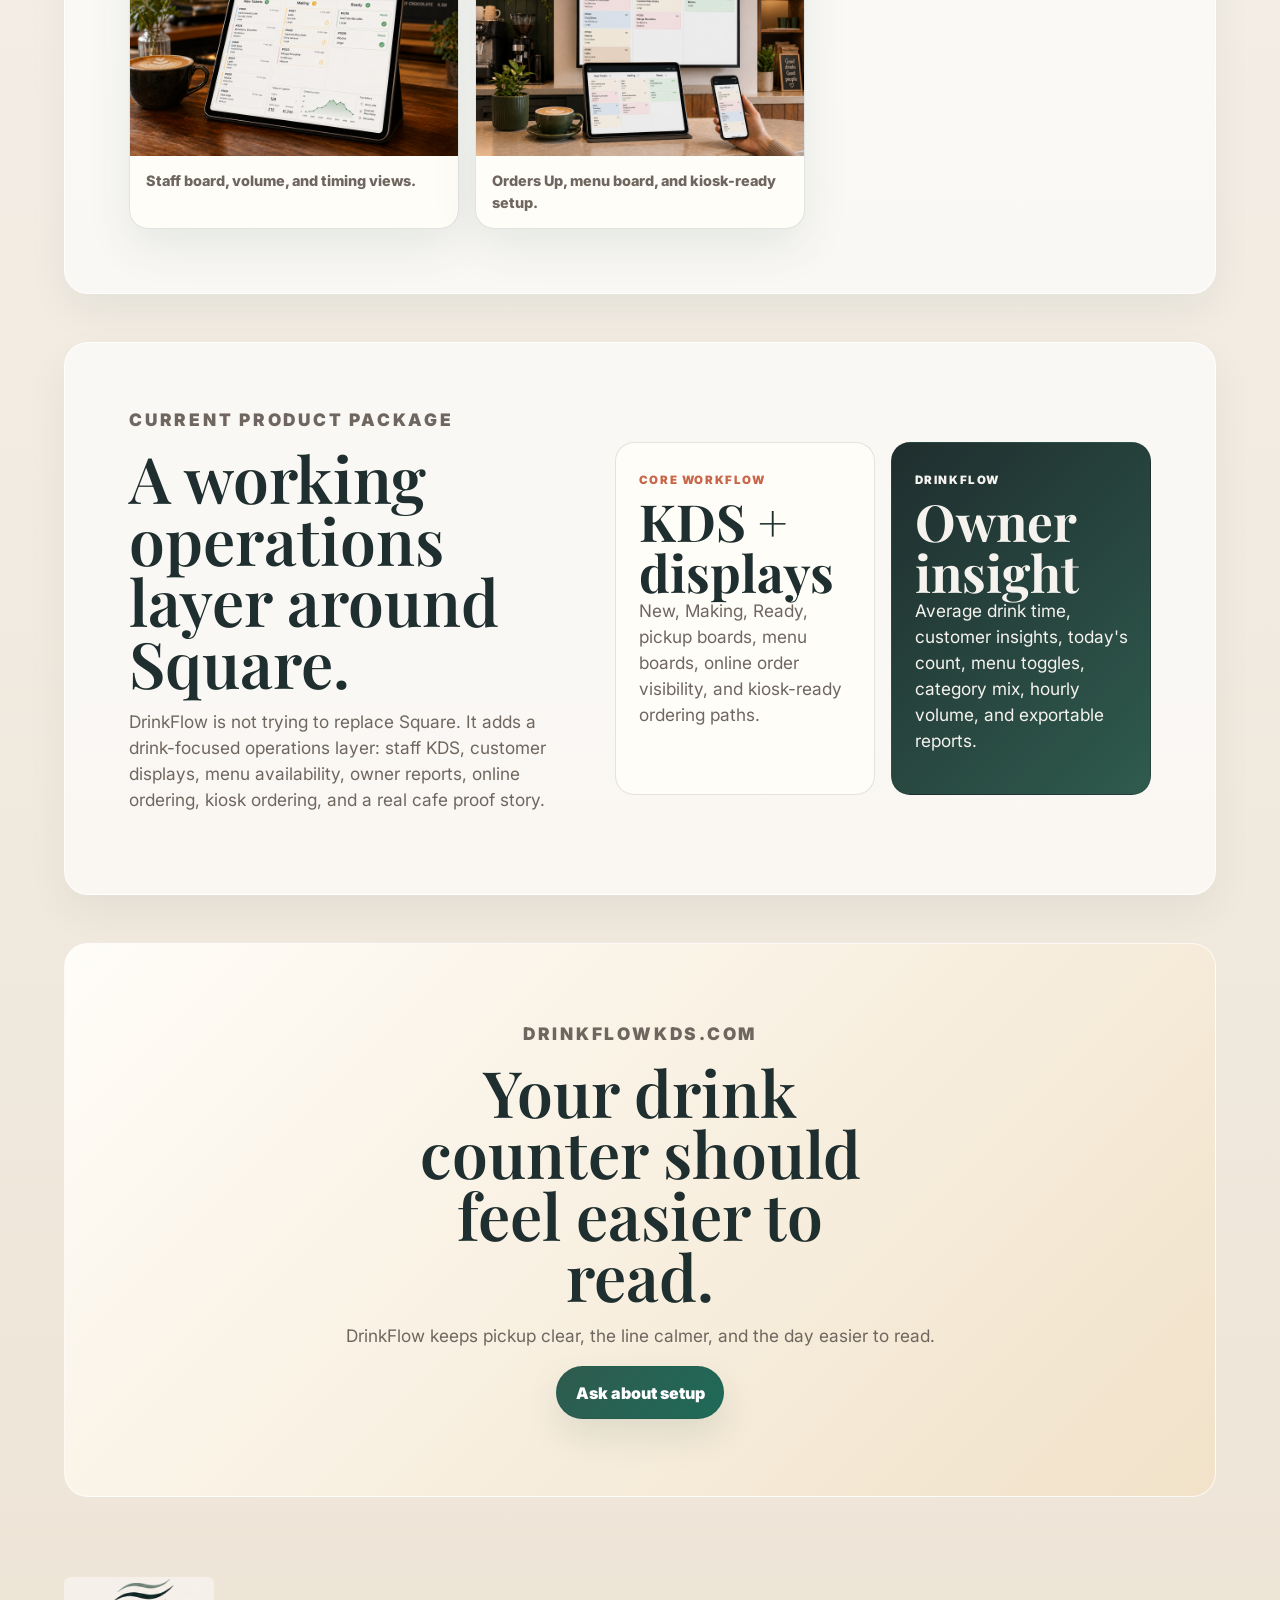
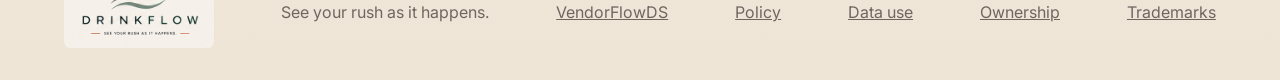
==== commit f96945e7: "Tighten public product copy" ====
--- a/index.html
+++ b/index.html
@@ -114,7 +114,7 @@
         <div class="hero-copy">
           <p class="eyebrow">Square-connected cafe operations</p>
           <h1>DrinkFlow KDS</h1>
-          <p class="lead">A drink-focused KDS and owner-reporting system for busy cafes: live drink queues, customer-facing displays, Square menu sync, report exports, and online or kiosk ordering paths.</p>
+          <p class="lead">A drink-focused KDS and owner-reporting system for busy cafes: live drink queues, customer-facing displays, menu updates, report exports, and online or kiosk ordering paths.</p>
           <div class="hero-actions">
             <a class="button secondary" href="#screens">See the system</a>
             <a class="button primary" href="mailto:samantha@studiosamantha.com?subject=DrinkFlow%20KDS%20demo">Request demo</a>
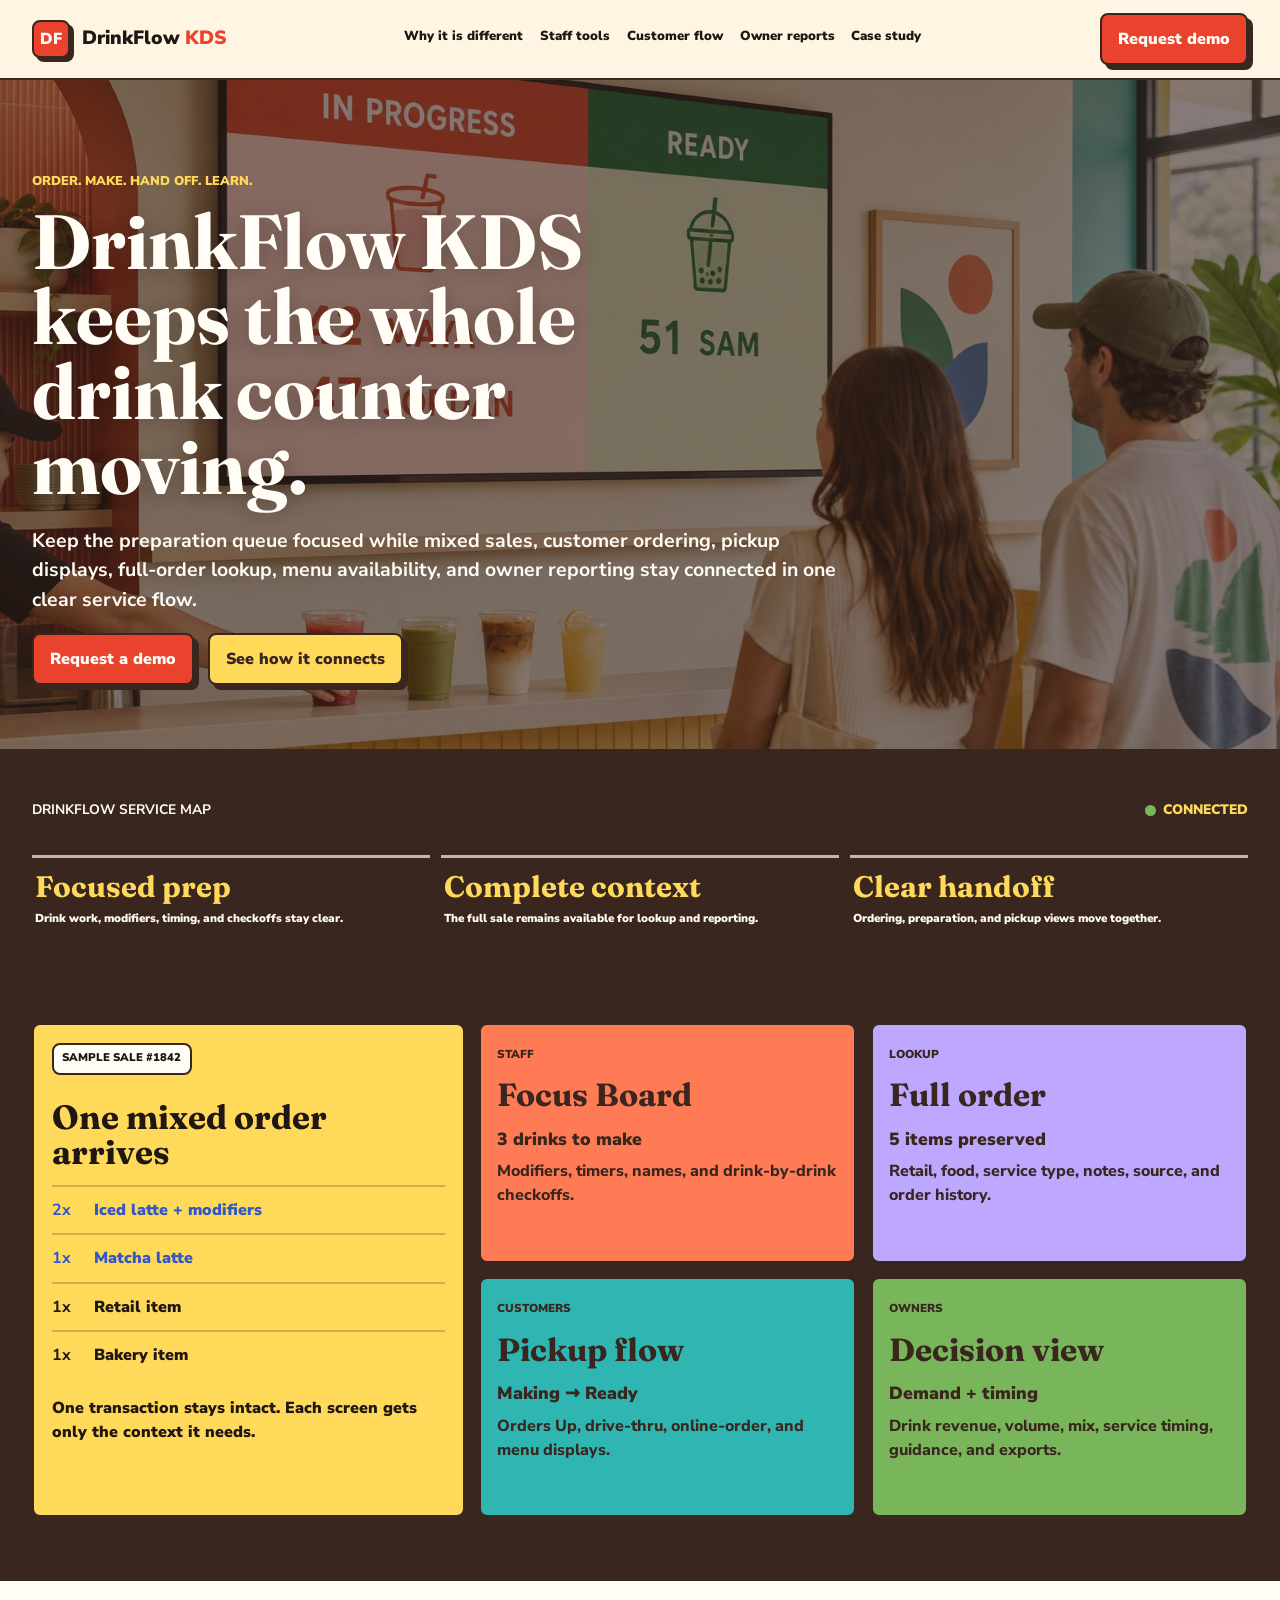
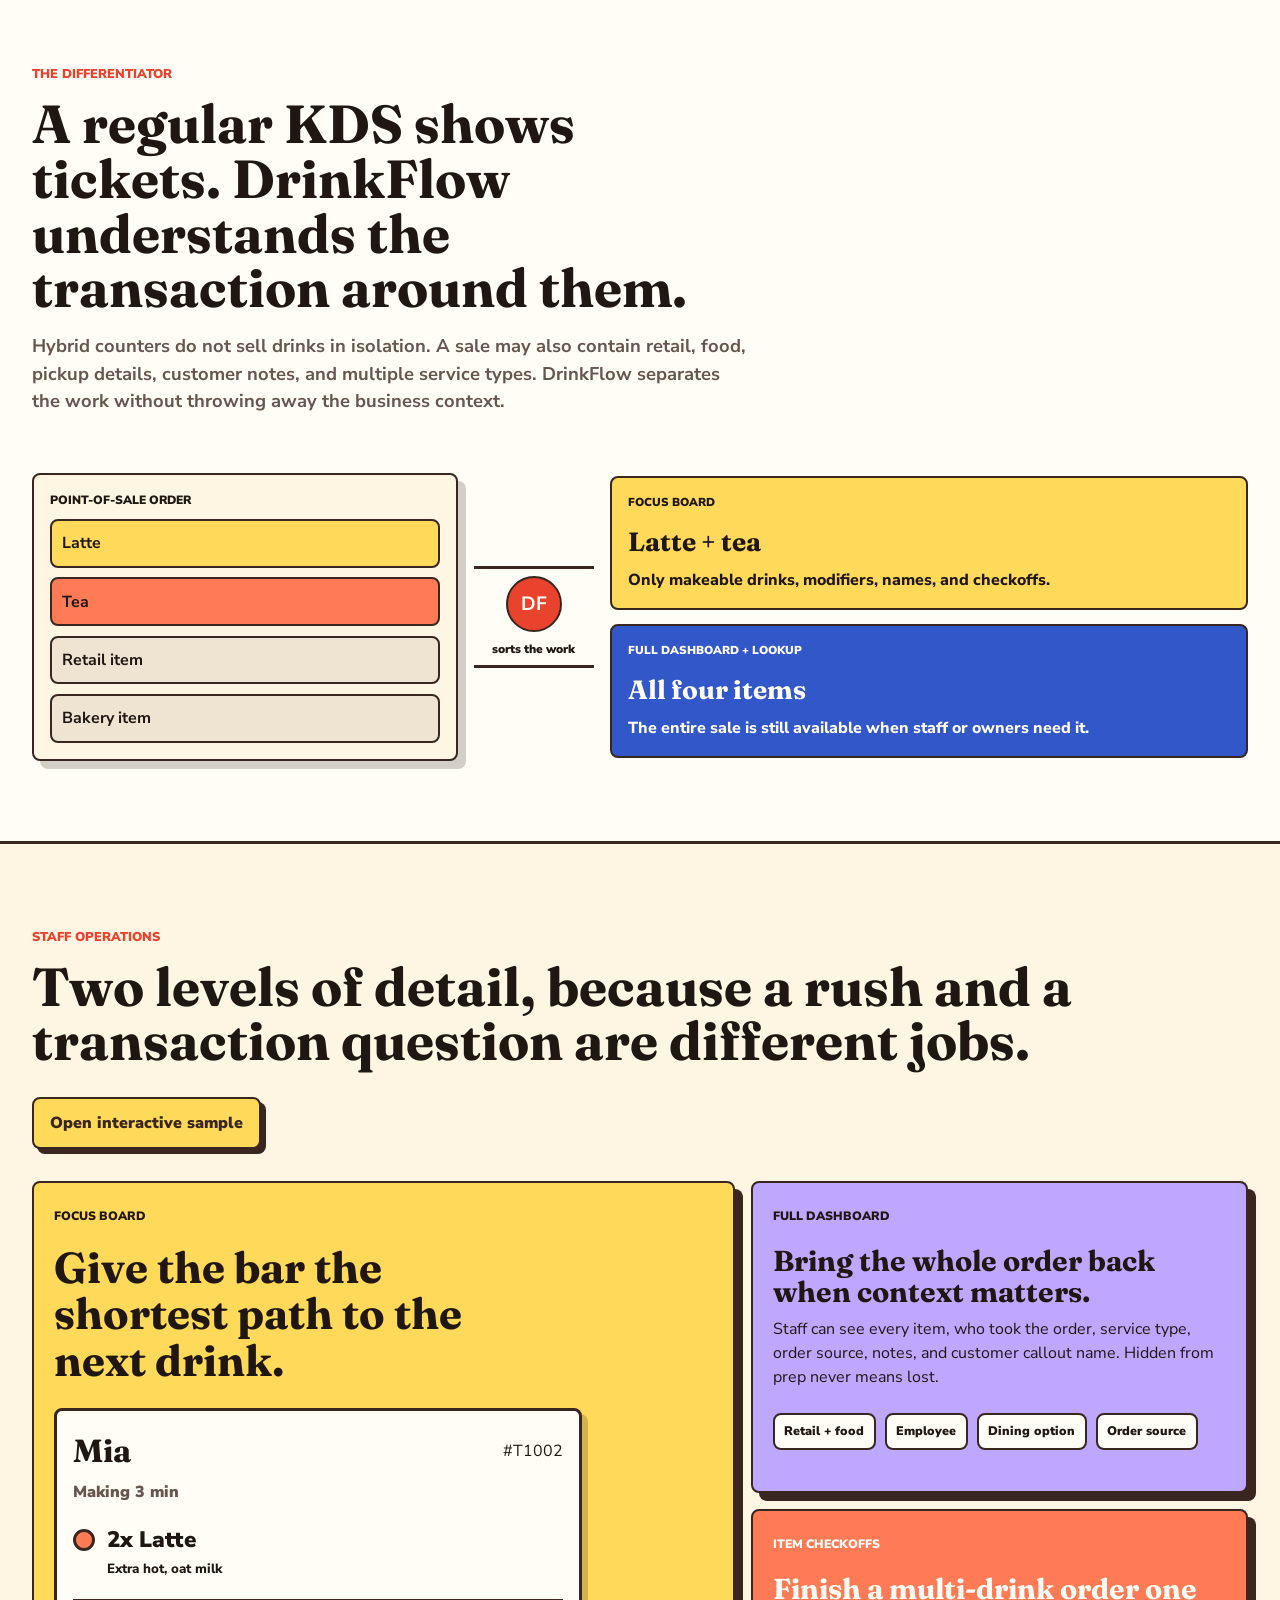
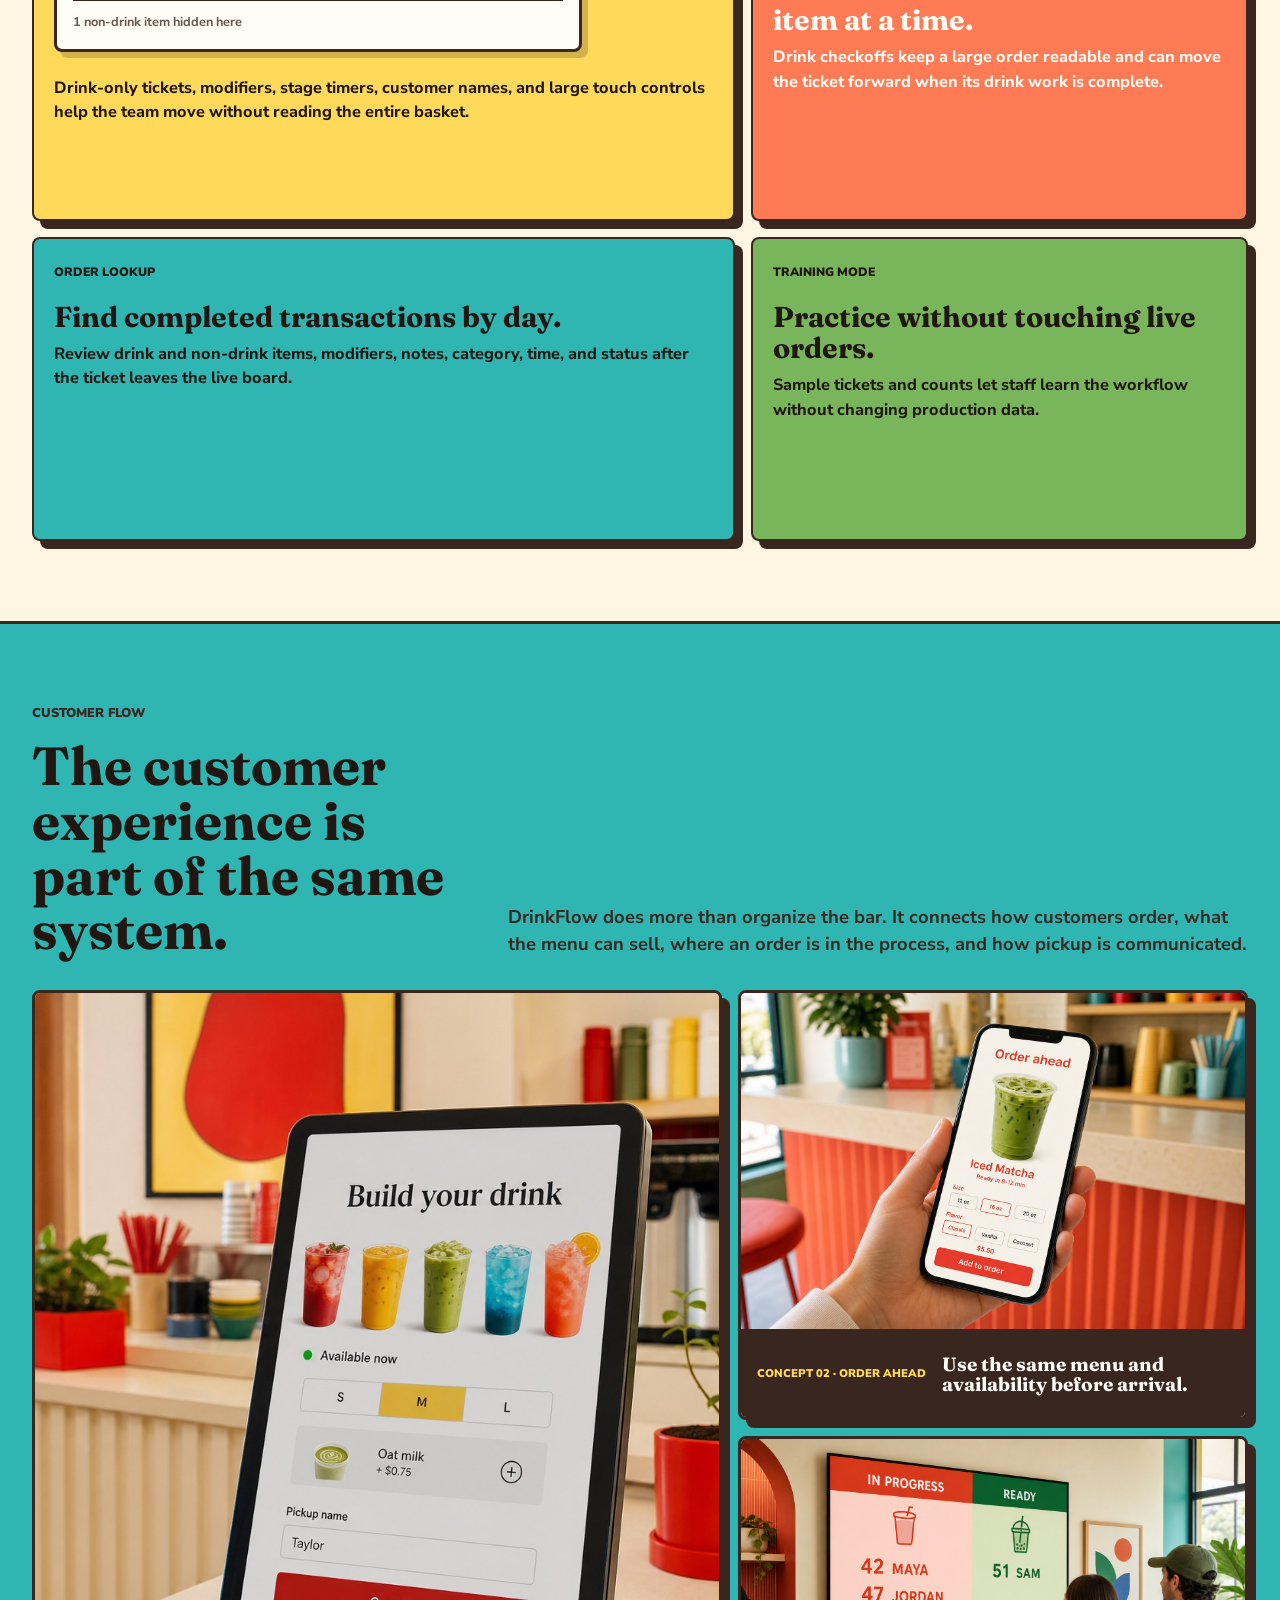
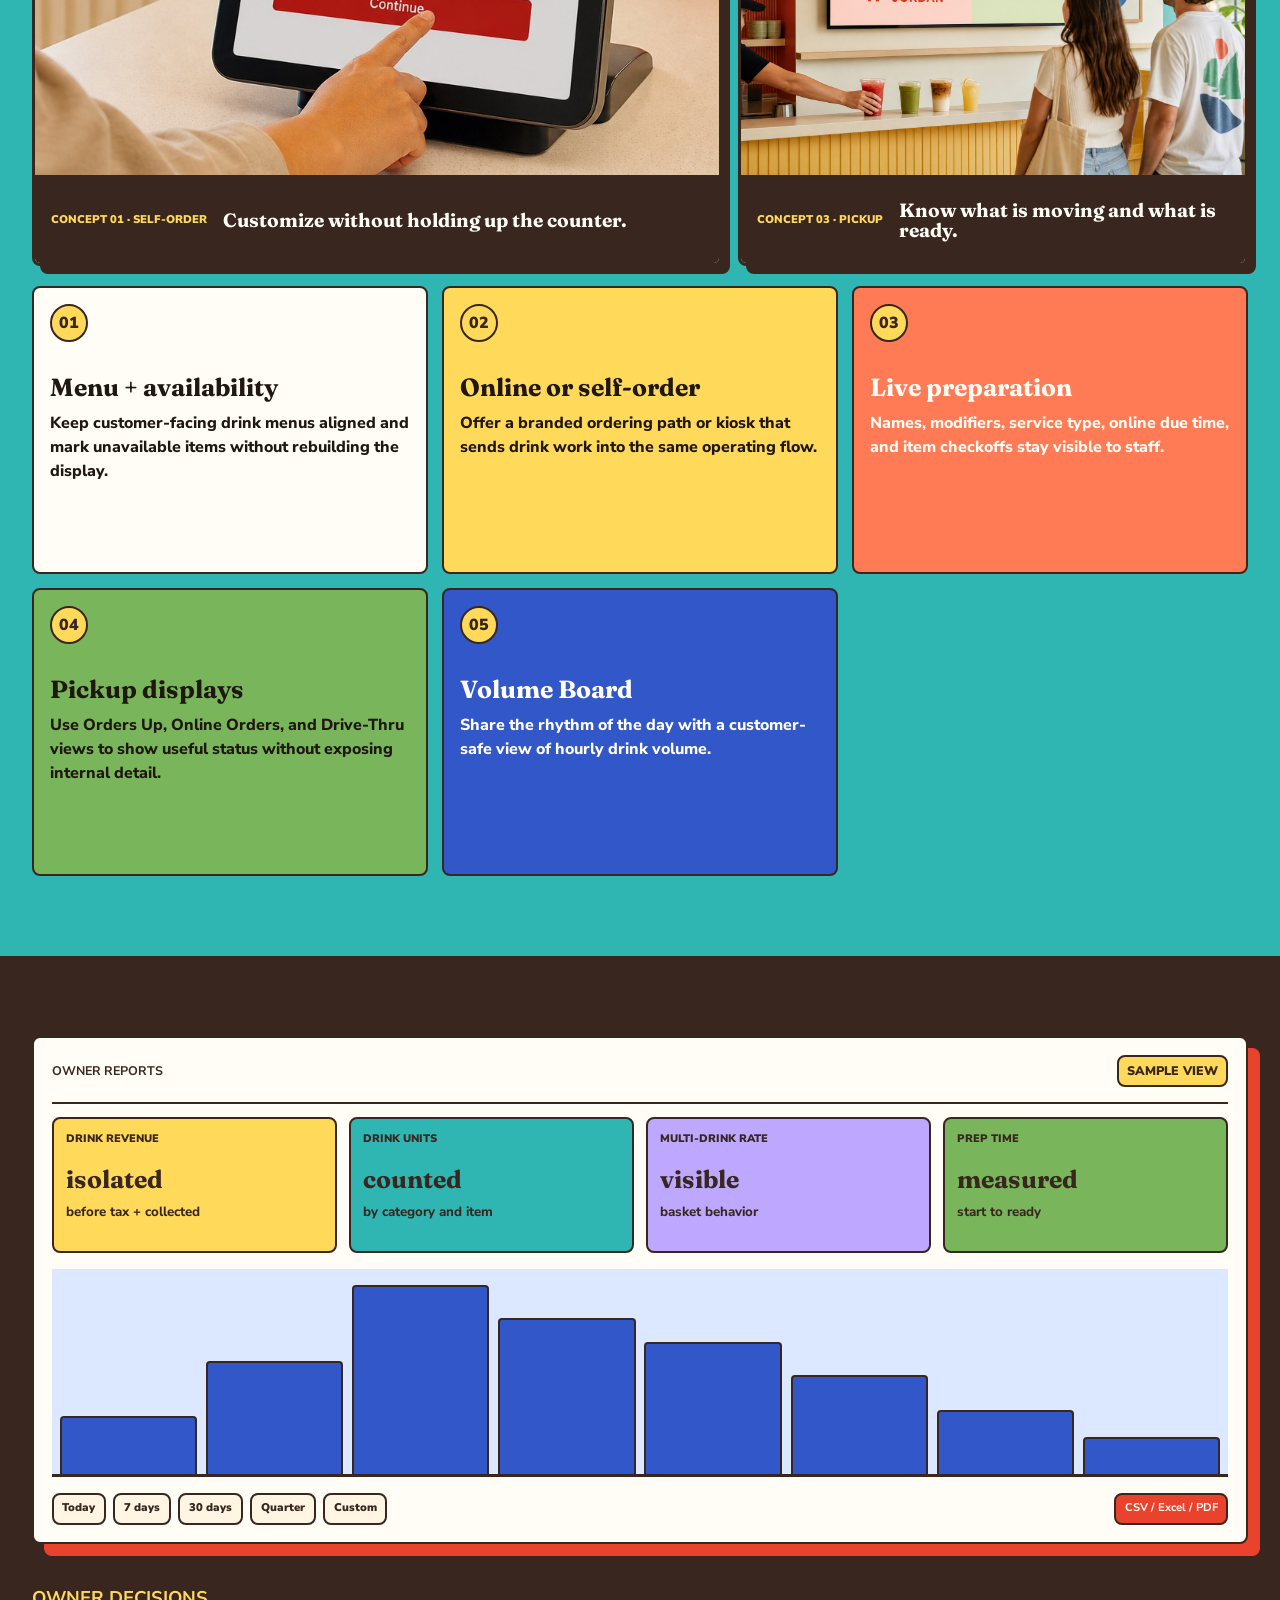
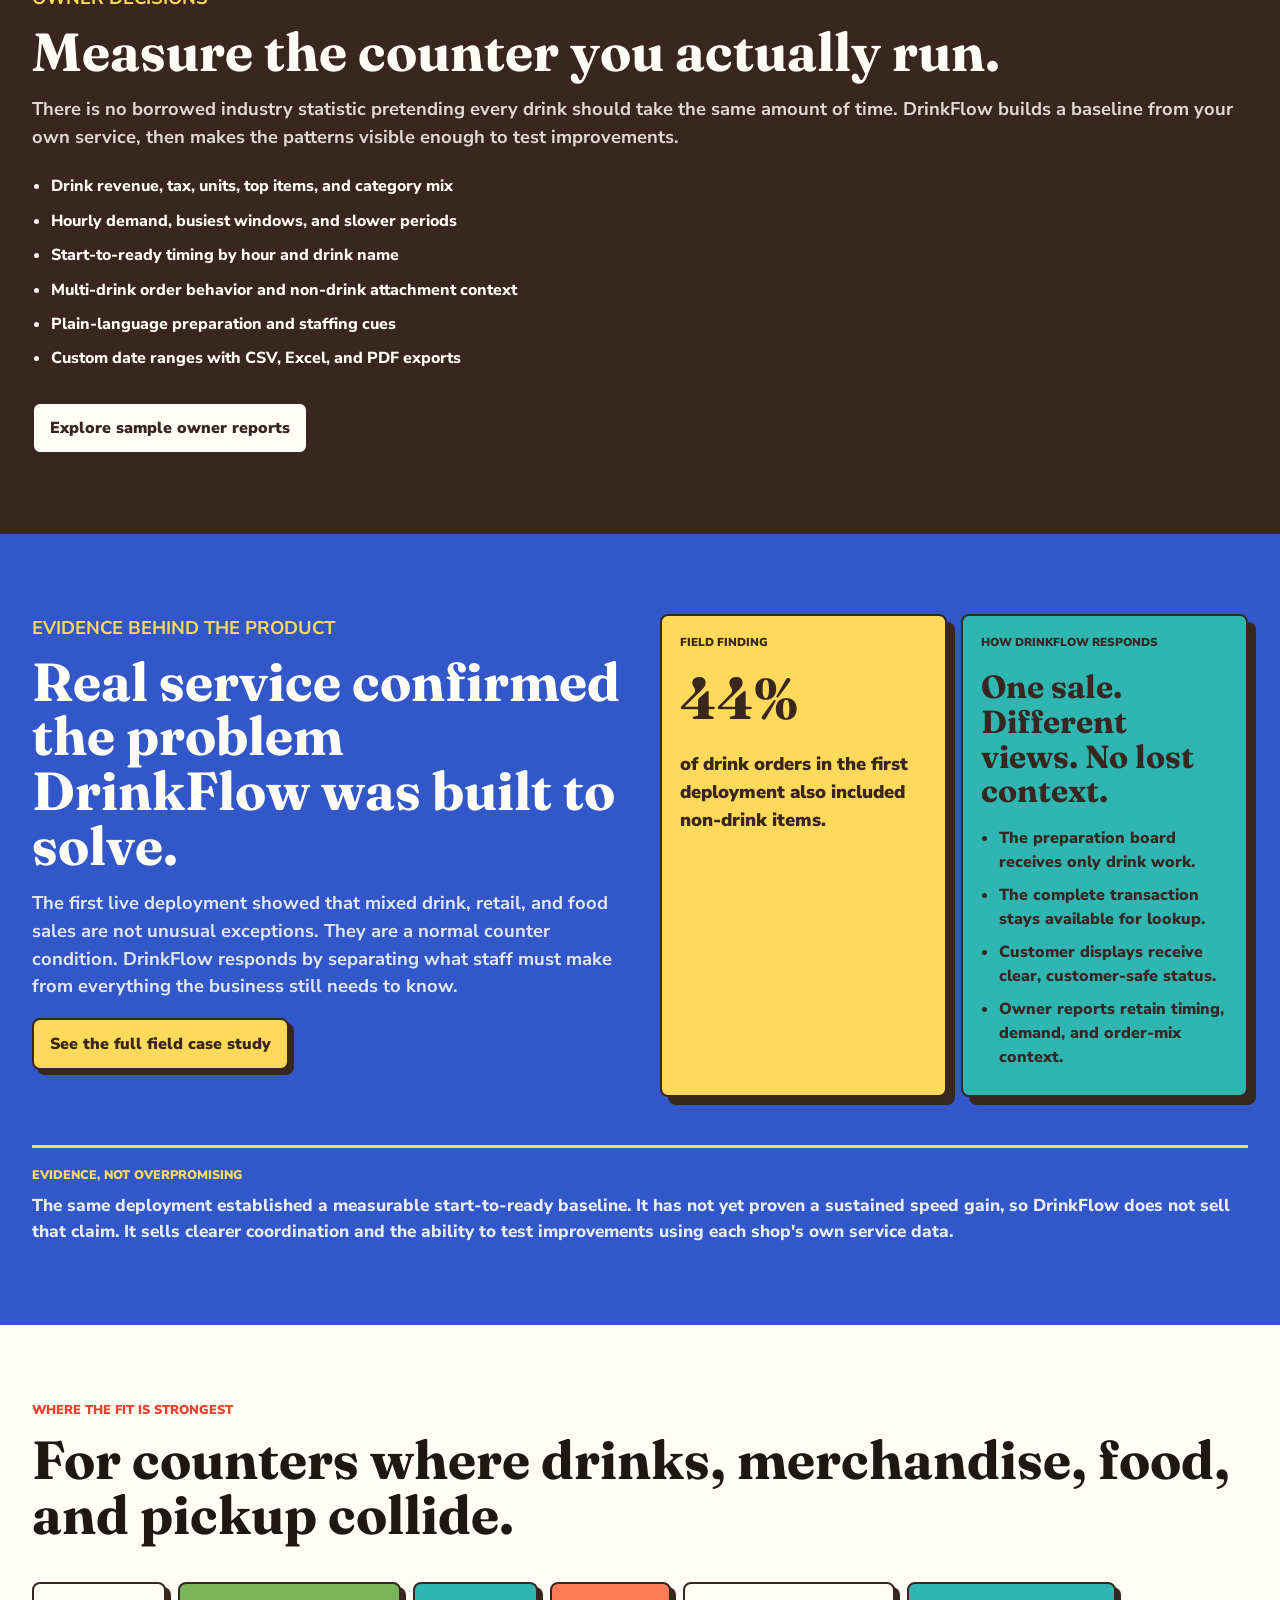
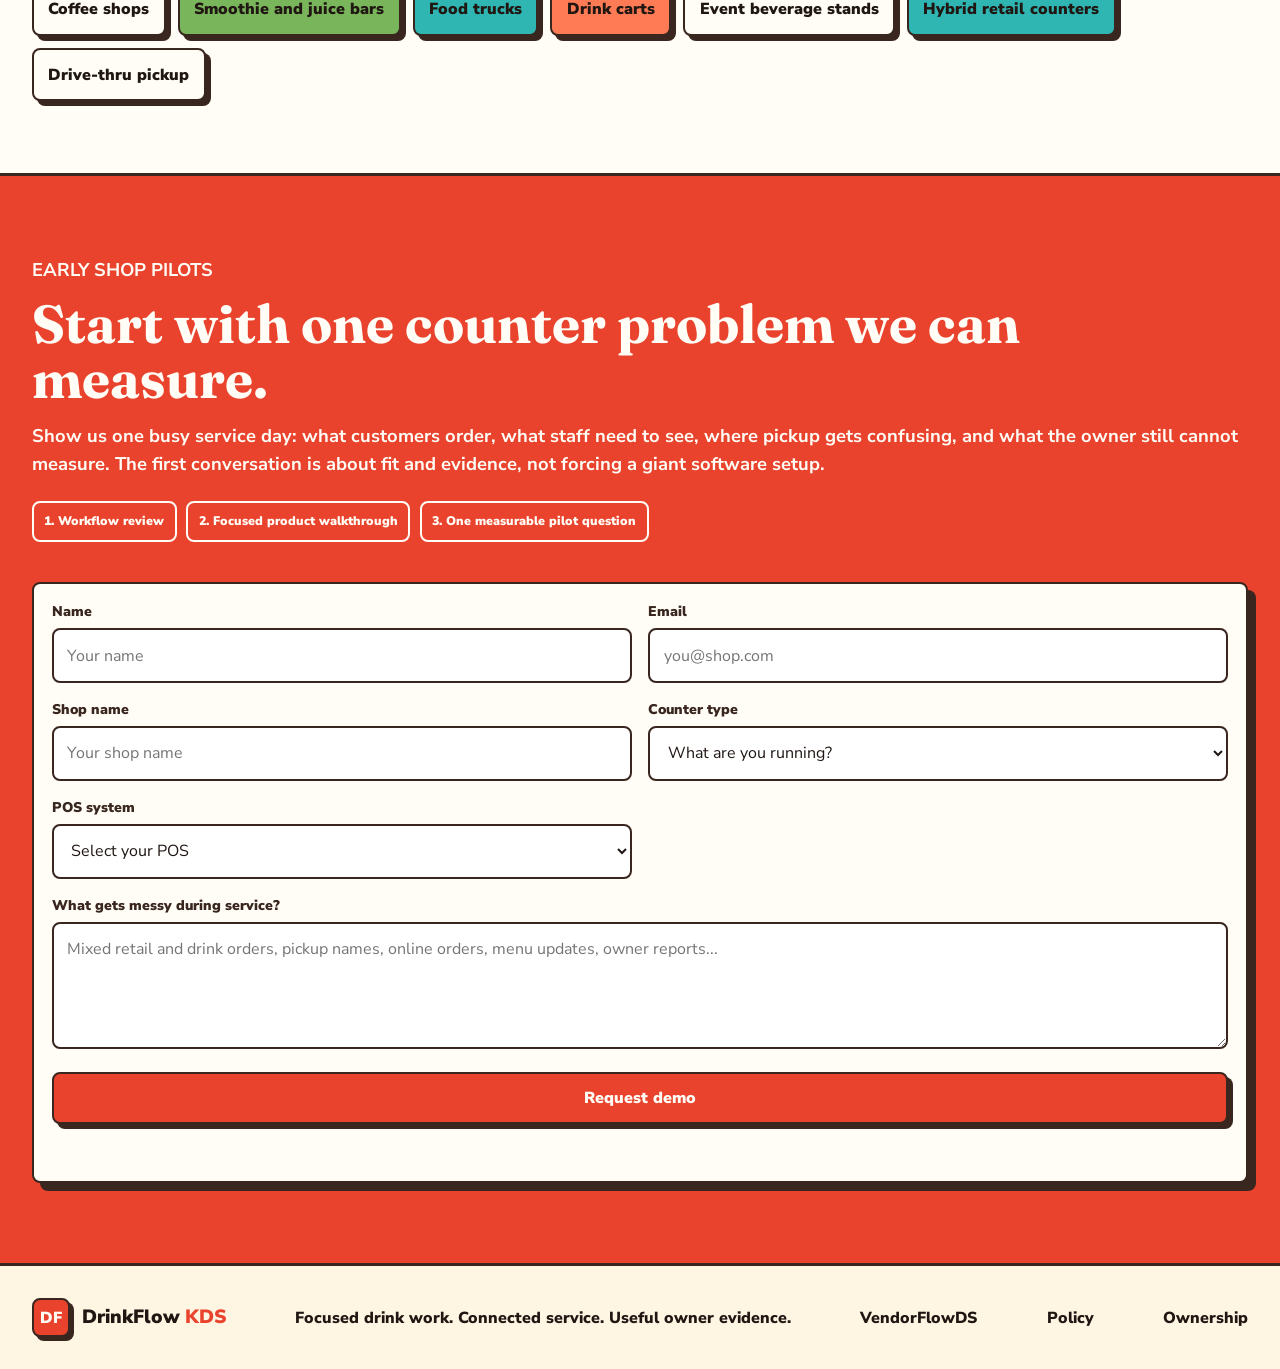
==== commit bb363b4d: "Redesign DrinkFlow site and separate product demos" ====
--- a/index.html
+++ b/index.html
@@ -3,21 +3,21 @@
   <head>
     <meta charset="UTF-8" />
     <meta name="viewport" content="width=device-width, initial-scale=1.0" />
-    <title>DrinkFlow KDS | Coffee Shop Order Screen & Owner Reports</title>
+    <title>DrinkFlow KDS | Drink Service Operations System</title>
     <meta
       name="description"
-      content="DrinkFlow KDS is a Square-connected kitchen display system and cafe operations dashboard for coffee shops, smoothie bars, carts, and drink counters."
+      content="DrinkFlow KDS connects focused drink preparation, full transaction lookup, customer ordering and pickup displays, menu availability, and owner reporting in one drink-service system."
     />
     <meta name="robots" content="index, follow" />
     <meta
       name="keywords"
-      content="coffee shop KDS, kitchen display system, Square KDS, cafe order screen, drink order board, coffee shop owner reports, pickup display, cafe operations software"
+      content="drink KDS, coffee shop KDS, drink order screen, cafe pickup display, drink prep workflow, food truck drink orders, coffee shop owner reports, mixed transaction lookup, self order kiosk"
     />
     <link rel="canonical" href="https://drinkflowkds.com/" />
     <meta property="og:title" content="DrinkFlow KDS" />
     <meta
       property="og:description"
-      content="A Square-connected kitchen display system, pickup display, and owner-reporting dashboard for busy drink shops."
+      content="Keep the drink line focused while prep, pickup, ordering, transaction lookup, and owner reporting stay connected."
     />
     <meta property="og:url" content="https://drinkflowkds.com/" />
     <meta property="og:type" content="website" />
@@ -26,609 +26,518 @@
     <meta name="twitter:title" content="DrinkFlow KDS" />
     <meta
       name="twitter:description"
-      content="Coffee shop KDS, pickup displays, online/kiosk ordering paths, and owner reports for Square-connected drink shops."
+      content="A connected operating system for drink prep, customer pickup, full-order lookup, and owner decisions."
     />
     <meta name="twitter:image" content="https://drinkflowkds.com/assets/drinkflow-ipad-kds.png" />
     <link rel="preconnect" href="https://fonts.googleapis.com" />
     <link rel="preconnect" href="https://fonts.gstatic.com" crossorigin />
-    <link href="https://fonts.googleapis.com/css2?family=Inter:wght@400;600;700;800;900&family=Playfair+Display:wght@600;700&display=swap" rel="stylesheet" />
-    <link rel="stylesheet" href="./styles.css" />
+    <link
+      href="https://fonts.googleapis.com/css2?family=Fraunces:opsz,wght@9..144,700;9..144,900&family=Nunito+Sans:wght@400;700;800;900&display=swap"
+      rel="stylesheet"
+    />
+    <link rel="stylesheet" href="./home.css" />
     <script type="application/ld+json">
       {
         "@context": "https://schema.org",
-        "@graph": [
-          {
-            "@type": "Organization",
-            "@id": "https://drinkflowkds.com/#organization",
-            "name": "Studio Samantha",
-            "url": "https://drinkflowkds.com/"
-          },
-          {
-            "@type": "WebSite",
-            "@id": "https://drinkflowkds.com/#website",
-            "url": "https://drinkflowkds.com/",
-            "name": "DrinkFlow KDS",
-            "publisher": {
-              "@id": "https://drinkflowkds.com/#organization"
-            }
-          },
-          {
-            "@type": "SoftwareApplication",
-            "@id": "https://drinkflowkds.com/#software",
-            "name": "DrinkFlow KDS",
-            "applicationCategory": "BusinessApplication",
-            "operatingSystem": "Web",
-            "url": "https://drinkflowkds.com/",
-            "image": "https://drinkflowkds.com/assets/drinkflow-ipad-kds.png",
-            "description": "A Square-connected kitchen display system and cafe operations dashboard for drink-heavy shops, with staff order boards, customer pickup displays, online or kiosk ordering paths, and owner reports.",
-            "creator": {
-              "@id": "https://drinkflowkds.com/#organization"
-            },
-            "offers": {
-              "@type": "Offer",
-              "availability": "https://schema.org/PreOrder",
-              "priceCurrency": "USD",
-              "description": "Demo and setup conversations available by request."
-            }
-          },
-          {
-            "@type": "FAQPage",
-            "@id": "https://drinkflowkds.com/#faq",
-            "mainEntity": [
-              {
-                "@type": "Question",
-                "name": "What is a KDS?",
-                "acceptedAnswer": {
-                  "@type": "Answer",
-                  "text": "A KDS, or Kitchen Display System, is a digital order board that helps staff see new orders, orders being made, and orders ready for pickup."
-                }
-              },
-              {
-                "@type": "Question",
-                "name": "What does DrinkFlow KDS do?",
-                "acceptedAnswer": {
-                  "@type": "Answer",
-                  "text": "DrinkFlow KDS helps drink shops manage the rush from order to pickup to owner reports, including staff order screens, customer pickup displays, online or kiosk ordering paths, and owner reporting."
-                }
-              }
-            ]
-          }
-        ]
+        "@type": "SoftwareApplication",
+        "name": "DrinkFlow KDS",
+        "applicationCategory": "BusinessApplication",
+        "operatingSystem": "Web",
+        "url": "https://drinkflowkds.com/",
+        "description": "A drink-service operations system connecting focused preparation, customer pickup, transaction lookup, ordering, menu availability, and owner reporting.",
+        "offers": {
+          "@type": "Offer",
+          "availability": "https://schema.org/PreOrder",
+          "priceCurrency": "USD",
+          "description": "Demo and early pilot conversations available by request."
+        }
       }
     </script>
   </head>
   <body>
-    <nav class="nav" aria-label="Main navigation">
+    <nav class="site-nav" aria-label="Main navigation">
       <a class="brand" href="#top" aria-label="DrinkFlow KDS home">
-        <img class="brand-mark brand-logo" src="./assets/drinkflow-logo.png" alt="" aria-hidden="true" />
+        <span class="brand-stamp" aria-hidden="true">DF</span>
+        <strong>DrinkFlow <span>KDS</span></strong>
       </a>
       <div class="nav-links">
-        <a href="#screens">Product</a>
-        <a href="#proof">Proof</a>
-        <a href="#contact">Contact</a>
+        <a href="#difference">Why it is different</a>
+        <a href="#operations">Staff tools</a>
+        <a href="#customers">Customer flow</a>
+        <a href="#insights">Owner reports</a>
+        <a href="#proof">Case study</a>
       </div>
+      <a class="nav-cta" href="#demo">Request demo</a>
     </nav>
 
     <main id="top">
-      <section class="hero">
+      <section class="hero-system" aria-labelledby="hero-title">
         <div class="hero-copy">
-          <p class="eyebrow">Square-connected cafe operations</p>
-          <h1>DrinkFlow KDS</h1>
-          <p class="lead">A drink-focused KDS and owner-reporting system for busy cafes: live drink queues, customer-facing displays, menu updates, report exports, and online or kiosk ordering paths.</p>
-          <div class="hero-actions">
-            <a class="button secondary" href="#screens">See the system</a>
-            <a class="button primary" href="mailto:samantha@studiosamantha.com?subject=DrinkFlow%20KDS%20demo">Request demo</a>
-          </div>
-          <p class="hero-note">
-            DrinkFlow is built for the way drink shops actually move orders: rushes, modifiers, pickup names, repeated drinks, menu changes, owner questions, and customer-facing status.
-          </p>
-          <div class="hero-proof">
-            <span><strong>Square</strong> workflow</span>
-            <span><strong>Avg time</strong> to ready</span>
-            <span><strong>Today&apos;s</strong> count</span>
-            <span><strong>Boards</strong> and pickup</span>
-            <span><strong>Drive thru</strong> + online</span>
-            <span><strong>Kiosk</strong> ready</span>
-          </div>
-        </div>
-
-        <div class="screen-wall" aria-label="DrinkFlow product screen examples">
-          <div class="screen-card screen-kds">
-            <div class="screen-top">
-              <strong>Staff KDS</strong>
-              <span>Live</span>
+          <p class="section-label">Order. Make. Hand off. Learn.</p>
+          <h1 id="hero-title">DrinkFlow KDS keeps the whole drink counter moving.</h1>
+          <p class="hero-lead">
+            Keep the preparation queue focused while mixed sales, customer ordering,
+            pickup displays, full-order lookup, menu availability, and owner reporting
+            stay connected in one clear service flow.
+          </p>
+          <div class="hero-actions" aria-label="Primary actions">
+            <a class="button primary" href="#demo">Request a demo</a>
+            <a class="button secondary" href="#system">See how it connects</a>
+          </div>
+        </div>
+      </section>
+
+        <section class="service-map" id="system" aria-label="DrinkFlow connected product views">
+          <div class="map-topbar">
+            <strong>DrinkFlow service map</strong>
+            <span><i aria-hidden="true"></i> Connected</span>
+          </div>
+          <div class="traction-row" aria-label="What DrinkFlow keeps connected">
+            <article>
+              <strong>Focused prep</strong>
+              <span>Drink work, modifiers, timing, and checkoffs stay clear.</span>
+            </article>
+            <article>
+              <strong>Complete context</strong>
+              <span>The full sale remains available for lookup and reporting.</span>
+            </article>
+            <article>
+              <strong>Clear handoff</strong>
+              <span>Ordering, preparation, and pickup views move together.</span>
+            </article>
+          </div>
+          <div class="map-layout">
+            <article class="mixed-sale">
+              <span class="order-stamp">Sample sale #1842</span>
+              <h2>One mixed order arrives</h2>
+              <ul>
+                <li class="drink-item"><b>2x</b> Iced latte + modifiers</li>
+                <li class="drink-item"><b>1x</b> Matcha latte</li>
+                <li><b>1x</b> Retail item</li>
+                <li><b>1x</b> Bakery item</li>
+              </ul>
+              <p>One transaction stays intact. Each screen gets only the context it needs.</p>
+            </article>
+
+            <div class="connected-views">
+              <article class="view-panel staff-view">
+                <span>Staff</span>
+                <h2>Focus Board</h2>
+                <strong>3 drinks to make</strong>
+                <p>Modifiers, timers, names, and drink-by-drink checkoffs.</p>
+              </article>
+              <article class="view-panel lookup-view">
+                <span>Lookup</span>
+                <h2>Full order</h2>
+                <strong>5 items preserved</strong>
+                <p>Retail, food, service type, notes, source, and order history.</p>
+              </article>
+              <article class="view-panel guest-view">
+                <span>Customers</span>
+                <h2>Pickup flow</h2>
+                <strong>Making &rarr; Ready</strong>
+                <p>Orders Up, drive-thru, online-order, and menu displays.</p>
+              </article>
+              <article class="view-panel owner-view">
+                <span>Owners</span>
+                <h2>Decision view</h2>
+                <strong>Demand + timing</strong>
+                <p>Drink revenue, volume, mix, service timing, guidance, and exports.</p>
+              </article>
             </div>
-            <div class="mini-columns">
-              <div>
-                <b>New</b>
-                <p>Megan<br /><span>Iced Latte</span></p>
-                <p>#104<br /><span>Chai</span></p>
-              </div>
-              <div>
-                <b>Making</b>
-                <p>#101<br /><span>Cold Brew</span></p>
-                <p>#102<br /><span>Matcha</span></p>
-              </div>
-              <div>
-                <b>Ready</b>
-                <p>#098<br /><span>Americano</span></p>
-              </div>
+          </div>
+      </section>
+
+      <section class="difference-section" id="difference" aria-labelledby="difference-title">
+        <div class="difference-copy">
+          <p class="section-label">The differentiator</p>
+          <h2 id="difference-title">A regular KDS shows tickets. DrinkFlow understands the transaction around them.</h2>
+          <p>
+            Hybrid counters do not sell drinks in isolation. A sale may also contain
+            retail, food, pickup details, customer notes, and multiple service types.
+            DrinkFlow separates the work without throwing away the business context.
+          </p>
+        </div>
+
+        <div class="sorting-story" aria-label="How DrinkFlow separates a mixed transaction">
+          <article class="sale-stack">
+            <span>Point-of-sale order</span>
+            <b>Latte</b>
+            <b>Tea</b>
+            <b class="non-drink">Retail item</b>
+            <b class="non-drink">Bakery item</b>
+          </article>
+          <div class="sort-mark" aria-hidden="true">
+            <strong>DF</strong>
+            <span>sorts the work</span>
+          </div>
+          <div class="sorted-results">
+            <article>
+              <span>Focus Board</span>
+              <strong>Latte + tea</strong>
+              <p>Only makeable drinks, modifiers, names, and checkoffs.</p>
+            </article>
+            <article>
+              <span>Full dashboard + lookup</span>
+              <strong>All four items</strong>
+              <p>The entire sale is still available when staff or owners need it.</p>
+            </article>
+          </div>
+        </div>
+      </section>
+
+      <section class="operations-section" id="operations" aria-labelledby="operations-title">
+        <div class="section-heading">
+          <p class="section-label">Staff operations</p>
+          <h2 id="operations-title">Two levels of detail, because a rush and a transaction question are different jobs.</h2>
+          <a class="button secondary" href="https://goldieskds.com/demo">Open interactive sample</a>
+        </div>
+
+        <div class="operations-grid">
+          <article class="feature-block feature-focus">
+            <span class="feature-kicker">Focus Board</span>
+            <h3>Give the bar the shortest path to the next drink.</h3>
+            <div class="focus-sample" aria-label="Sample focused drink ticket">
+              <div><b>Mia</b><span>#T1002</span><em>Making 3 min</em></div>
+              <p><i aria-hidden="true"></i> 2x Latte</p>
+              <small>Extra hot, oat milk</small>
+              <strong>1 non-drink item hidden here</strong>
             </div>
-          </div>
-          <div class="screen-card screen-report">
-            <div class="screen-top">
-              <strong>Owner Read</strong>
-              <span>Today</span>
+            <p>
+              Drink-only tickets, modifiers, stage timers, customer names, and large
+              touch controls help the team move without reading the entire basket.
+            </p>
+          </article>
+
+          <article class="feature-block feature-full">
+            <span class="feature-kicker">Full dashboard</span>
+            <h3>Bring the whole order back when context matters.</h3>
+            <p>
+              Staff can see every item, who took the order, service type, order source,
+              notes, and customer callout name. Hidden from prep never means lost.
+            </p>
+            <div class="detail-tags" aria-label="Full dashboard details">
+              <span>Retail + food</span><span>Employee</span><span>Dining option</span><span>Order source</span>
             </div>
-            <div class="owner-digest-card">
-              <p>Cold drinks carried the morning rush. Keep lids, cups, and cold brew stocked before 9 AM tomorrow.</p>
-              <div class="owner-digest-tags">
-                <span>Peak 8-10 AM</span>
-                <span>44 drinks</span>
-                <span>34% multi-drink</span>
-              </div>
-            </div>
-            <div class="owner-metric-stack">
-              <div><span>Avg drink time</span><strong>3:42</strong></div>
-              <div><span>Ready handoff</span><strong>2 min</strong></div>
-              <div><span>Retail filtered</span><strong>Yes</strong></div>
-            </div>
-          </div>
-          <div class="screen-card screen-pickup">
-            <div class="screen-top">
-              <strong>Orders Up</strong>
-              <span>Pickup</span>
-            </div>
-            <div class="pickup-list">
-              <div><b>Making</b><span>#101 Cold Brew</span></div>
-              <div class="ready-row"><b>Ready</b><span>#098 Americano</span></div>
-              <button type="button">Order picked up</button>
-            </div>
-          </div>
-          <div class="screen-card screen-owner">
-            <div class="screen-top">
-              <strong>Written Owner Read</strong>
-              <span>After close</span>
-            </div>
-            <p class="owner-note">Morning rush peaked around 9 AM. Cold drinks led volume. Prep more cold cups before the next warm weekday rush.</p>
-            <div class="owner-timeline" aria-label="Rush summary">
-              <span>Peak window</span>
-              <strong>8-10 AM</strong>
-            </div>
-          </div>
-        </div>
-      </section>
-      <section class="case-study" id="what-is-drinkflow">
-        <div class="case-copy">
-          <p class="eyebrow">Plain-English explanation</p>
-          <h2>A workflow board for drink shops.</h2>
+          </article>
+
+          <article class="feature-block feature-checkoff">
+            <span class="feature-kicker">Item checkoffs</span>
+            <h3>Finish a multi-drink order one item at a time.</h3>
+            <p>Drink checkoffs keep a large order readable and can move the ticket forward when its drink work is complete.</p>
+          </article>
+
+          <article class="feature-block feature-lookup">
+            <span class="feature-kicker">Order lookup</span>
+            <h3>Find completed transactions by day.</h3>
+            <p>Review drink and non-drink items, modifiers, notes, category, time, and status after the ticket leaves the live board.</p>
+          </article>
+
+          <article class="feature-block feature-training">
+            <span class="feature-kicker">Training mode</span>
+            <h3>Practice without touching live orders.</h3>
+            <p>Sample tickets and counts let staff learn the workflow without changing production data.</p>
+          </article>
+        </div>
+      </section>
+
+      <section class="customer-section" id="customers" aria-labelledby="customers-title">
+        <div class="customer-heading">
+          <p class="section-label">Customer flow</p>
+          <h2 id="customers-title">The customer experience is part of the same system.</h2>
           <p>
-            A KDS is a Kitchen Display System: a digital order board that shows staff what just came in,
-            what is being made, and what is ready for pickup. DrinkFlow starts there, then adds customer
-            pickup screens, menu availability, online or kiosk ordering paths, and owner reports.
-          </p>
+            DrinkFlow does more than organize the bar. It connects how customers order,
+            what the menu can sell, where an order is in the process, and how pickup is communicated.
+          </p>
+        </div>
+
+        <div class="customer-showcase" aria-label="Concept mockups of the DrinkFlow customer experience">
+          <figure class="customer-mockup customer-mockup-kiosk">
+            <img
+              src="assets/customer-experience/self-order-kiosk.jpg"
+              alt="Concept mockup of a customer customizing a drink on a self-order kiosk"
+              width="1536"
+              height="1024"
+              loading="lazy"
+              decoding="async"
+            />
+            <figcaption>
+              <span>Concept 01 · Self-order</span>
+              <strong>Customize without holding up the counter.</strong>
+            </figcaption>
+          </figure>
+
+          <figure class="customer-mockup customer-mockup-online">
+            <img
+              src="assets/customer-experience/order-ahead.jpg"
+              alt="Concept mockup of a customer ordering a customized drink from a phone"
+              width="1536"
+              height="1024"
+              loading="lazy"
+              decoding="async"
+            />
+            <figcaption>
+              <span>Concept 02 · Order ahead</span>
+              <strong>Use the same menu and availability before arrival.</strong>
+            </figcaption>
+          </figure>
+
+          <figure class="customer-mockup customer-mockup-pickup">
+            <img
+              src="assets/customer-experience/pickup-display.jpg"
+              alt="Concept mockup of customers watching an in-progress and ready pickup display"
+              width="1536"
+              height="1024"
+              loading="lazy"
+              decoding="async"
+            />
+            <figcaption>
+              <span>Concept 03 · Pickup</span>
+              <strong>Know what is moving and what is ready.</strong>
+            </figcaption>
+          </figure>
+        </div>
+
+        <div class="customer-path" aria-label="Connected DrinkFlow customer tools">
+          <article>
+            <span>01</span>
+            <h3>Menu + availability</h3>
+            <p>Keep customer-facing drink menus aligned and mark unavailable items without rebuilding the display.</p>
+          </article>
+          <article>
+            <span>02</span>
+            <h3>Online or self-order</h3>
+            <p>Offer a branded ordering path or kiosk that sends drink work into the same operating flow.</p>
+          </article>
+          <article>
+            <span>03</span>
+            <h3>Live preparation</h3>
+            <p>Names, modifiers, service type, online due time, and item checkoffs stay visible to staff.</p>
+          </article>
+          <article>
+            <span>04</span>
+            <h3>Pickup displays</h3>
+            <p>Use Orders Up, Online Orders, and Drive-Thru views to show useful status without exposing internal detail.</p>
+          </article>
+          <article>
+            <span>05</span>
+            <h3>Volume Board</h3>
+            <p>Share the rhythm of the day with a customer-safe view of hourly drink volume.</p>
+          </article>
+        </div>
+      </section>
+
+      <section class="insights-section" id="insights" aria-labelledby="insights-title">
+        <div class="owner-dashboard" aria-label="Sample DrinkFlow owner report">
+          <div class="dashboard-topline">
+            <strong>Owner Reports</strong>
+            <span>Sample view</span>
+          </div>
+          <div class="dashboard-metrics">
+            <article><span>Drink revenue</span><b>isolated</b><small>before tax + collected</small></article>
+            <article><span>Drink units</span><b>counted</b><small>by category and item</small></article>
+            <article><span>Multi-drink rate</span><b>visible</b><small>basket behavior</small></article>
+            <article><span>Prep time</span><b>measured</b><small>start to ready</small></article>
+          </div>
+          <div class="volume-chart" aria-label="Sample hourly drink volume chart">
+            <span style="--height: 28%"></span>
+            <span style="--height: 55%"></span>
+            <span style="--height: 92%"></span>
+            <span style="--height: 76%"></span>
+            <span style="--height: 64%"></span>
+            <span style="--height: 48%"></span>
+            <span style="--height: 31%"></span>
+            <span style="--height: 18%"></span>
+          </div>
+          <div class="export-row"><span>Today</span><span>7 days</span><span>30 days</span><span>Quarter</span><span>Custom</span><b>CSV / Excel / PDF</b></div>
+        </div>
+
+        <div class="insights-copy">
+          <p class="section-label">Owner decisions</p>
+          <h2 id="insights-title">Measure the counter you actually run.</h2>
           <p>
-            Think of it as an operations dashboard for a coffee shop rush: order status for staff,
-            pickup clarity for customers, and a clearer day-end read for the owner.
-          </p>
-        </div>
-        <div class="case-panel">
-          <div class="stat"><strong>Staff</strong><span>Order board</span></div>
-          <div class="stat"><strong>Guests</strong><span>Pickup status</span></div>
-          <div class="stat"><strong>Owner</strong><span>Reports</span></div>
-        </div>
-      </section>
-      <section class="case-study" id="proof">
-        <div class="case-copy">
-          <p class="eyebrow">Live proof</p>
-          <h2>Already working in a real coffee rush.</h2>
+            There is no borrowed industry statistic pretending every drink should take
+            the same amount of time. DrinkFlow builds a baseline from your own service,
+            then makes the patterns visible enough to test improvements.
+          </p>
+          <ul>
+            <li>Drink revenue, tax, units, top items, and category mix</li>
+            <li>Hourly demand, busiest windows, and slower periods</li>
+            <li>Start-to-ready timing by hour and drink name</li>
+            <li>Multi-drink order behavior and non-drink attachment context</li>
+            <li>Plain-language preparation and staffing cues</li>
+            <li>Custom date ranges with CSV, Excel, and PDF exports</li>
+          </ul>
+          <a class="button light" href="https://goldieskds.com/demo/owner">Explore sample owner reports</a>
+        </div>
+      </section>
+
+      <section class="proof-section" id="proof" aria-labelledby="proof-title">
+        <div class="proof-heading">
+          <p class="section-label">Evidence behind the product</p>
+          <h2 id="proof-title">Real service confirmed the problem DrinkFlow was built to solve.</h2>
           <p>
-            DrinkFlow is being proven at Goldie's Coffee & Goods in Exira, Iowa. Goldie's is the proof point, not the whole product: a real service environment where the KDS, pickup displays, owner reports, menu behavior, and ordering paths can be shaped by actual shop use.
-          </p>
+            The first live deployment showed that mixed drink, retail, and food sales are
+            not unusual exceptions. They are a normal counter condition. DrinkFlow responds
+            by separating what staff must make from everything the business still needs to know.
+          </p>
+          <a class="button secondary" href="https://goldieskds.com/case-study/goldies">See the full field case study</a>
+        </div>
+
+        <div class="proof-results">
+          <article class="proof-finding">
+            <span>Field finding</span>
+            <strong>44%</strong>
+            <p>of drink orders in the first deployment also included non-drink items.</p>
+          </article>
+          <article class="proof-response">
+            <span>How DrinkFlow responds</span>
+            <h3>One sale. Different views. No lost context.</h3>
+            <ul>
+              <li>The preparation board receives only drink work.</li>
+              <li>The complete transaction stays available for lookup.</li>
+              <li>Customer displays receive clear, customer-safe status.</li>
+              <li>Owner reports retain timing, demand, and order-mix context.</li>
+            </ul>
+          </article>
+        </div>
+
+        <div class="learning-note">
+          <span>Evidence, not overpromising</span>
           <p>
-            Current proof build: v1.10.29, including the repaired customer Online Ordering path, clean /online-ordering and /order routes, and checkout return flow.
-          </p>
-          <p><a class="button secondary" href="https://goldieskds.com/case-study/goldies">Read the Goldie's case study</a></p>
-        </div>
-        <div class="case-panel">
-          <div class="stat"><strong>v1.10.29</strong><span>Current proof build</span></div>
-          <div class="stat"><strong>Pickup</strong><span>Visible</span></div>
-          <div class="stat"><strong>Reports</strong><span>Drink-first</span></div>
-        </div>
-      </section>
-
-      <section class="screen-gallery" id="screens">
-        <div class="section-heading compact-heading">
-          <p class="eyebrow">Live features</p>
-          <h2>What drink shops use day to day.</h2>
-          <p>DrinkFlow keeps the counter readable, customer pickup clearer, and owner reporting easier to review after service.</p>
-        </div>
-        <div class="gallery-grid">
-          <article>
-            <span>Boards</span>
-            <h3>Make board</h3>
-            <p>New, Making, Ready, and volume board views keep the rush readable.</p>
-          </article>
-          <article>
-            <span>Pickup</span>
-            <h3>Orders Up</h3>
-            <p>Pickup, drive thru, and online orders stay visible without the yelling.</p>
-          </article>
-          <article>
-            <span>Insights</span>
-            <h3>Avg time + count</h3>
-            <p>Average drink time, timing reports, customer insights, and today&apos;s count stay simple.</p>
-          </article>
-          <article>
-            <span>Menu</span>
-            <h3>Menu availability</h3>
-            <p>Mark items out of stock fast so online ordering and front-facing menus stay current.</p>
-          </article>
-          <article>
-            <span>Reports</span>
-            <h3>Owner reports</h3>
-            <p>Review category mix, hourly volume, timing, shop notes, and exportable reports.</p>
-          </article>
-          <article>
-            <span>Kiosk</span>
-            <h3>Self-order mode</h3>
-            <p>Run a kiosk when a shop or event needs customers to order without slowing the line.</p>
-          </article>
-        </div>
-        <div class="real-screens">
-          <figure>
-            <img src="./assets/drinkflow-ipad-kds.png" alt="DrinkFlow KDS running on an iPad at a coffee counter" />
-            <figcaption>Staff board, volume, and timing views.</figcaption>
-          </figure>
-          <figure>
-            <img src="./assets/drinkflow-screen-setup.png" alt="DrinkFlow KDS running across a wall display, tablet, and phone" />
-            <figcaption>Orders Up, menu board, and kiosk-ready setup.</figcaption>
-          </figure>
-        </div>
-      </section>
-
-      <section class="comparison-band" id="pricing">
+            The same deployment established a measurable start-to-ready baseline. It has not
+            yet proven a sustained speed gain, so DrinkFlow does not sell that claim. It sells
+            clearer coordination and the ability to test improvements using each shop&apos;s own service data.
+          </p>
+        </div>
+      </section>
+
+      <section class="fit-section" aria-labelledby="fit-title">
         <div>
-          <p class="eyebrow">Current product package</p>
-          <h2>A working operations layer around Square.</h2>
+          <p class="section-label">Where the fit is strongest</p>
+          <h2 id="fit-title">For counters where drinks, merchandise, food, and pickup collide.</h2>
+        </div>
+        <div class="fit-list">
+          <span>Coffee shops</span>
+          <span>Smoothie and juice bars</span>
+          <span>Food trucks</span>
+          <span>Drink carts</span>
+          <span>Event beverage stands</span>
+          <span>Hybrid retail counters</span>
+          <span>Drive-thru pickup</span>
+        </div>
+      </section>
+
+      <section class="demo-section" id="demo" aria-labelledby="demo-title">
+        <div class="demo-copy">
+          <p class="section-label">Early shop pilots</p>
+          <h2 id="demo-title">Start with one counter problem we can measure.</h2>
           <p>
-            DrinkFlow is not trying to replace Square. It adds a drink-focused operations layer: staff KDS, customer displays, menu availability, owner reports, online ordering, kiosk ordering, and a real cafe proof story.
-          </p>
-        </div>
-        <div class="comparison-cards">
-          <article>
-            <span>Core workflow</span>
-            <strong>KDS + displays</strong>
-            <p>New, Making, Ready, pickup boards, menu boards, online order visibility, and kiosk-ready ordering paths.</p>
-          </article>
-          <article class="drinkflow-card">
-            <span>DrinkFlow</span>
-            <strong>Owner insight</strong>
-            <p>Average drink time, customer insights, today&apos;s count, menu toggles, category mix, hourly volume, and exportable reports.</p>
-          </article>
-        </div>
-      </section>
-
-      <section class="cta" id="contact">
-        <p class="eyebrow">DrinkFlowKDS.com</p>
-        <h2>Your drink counter should feel easier to read.</h2>
-        <p>DrinkFlow keeps pickup clear, the line calmer, and the day easier to read.</p>
-        <a class="button primary" href="mailto:samantha@studiosamantha.com?subject=DrinkFlow%20KDS%20setup">Ask about setup</a>
+            Show us one busy service day: what customers order, what staff need to see,
+            where pickup gets confusing, and what the owner still cannot measure. The
+            first conversation is about fit and evidence, not forcing a giant software setup.
+          </p>
+          <div class="demo-expectations" aria-label="What happens after requesting a demo">
+            <span>1. Workflow review</span>
+            <span>2. Focused product walkthrough</span>
+            <span>3. One measurable pilot question</span>
+          </div>
+        </div>
+        <form id="demo-request-form" class="demo-form">
+          <label>
+            <span>Name</span>
+            <input type="text" name="contactName" autocomplete="name" placeholder="Your name" />
+          </label>
+          <label>
+            <span>Email</span>
+            <input type="email" name="email" autocomplete="email" placeholder="you@shop.com" required />
+          </label>
+          <label>
+            <span>Shop name</span>
+            <input type="text" name="shopName" autocomplete="organization" placeholder="Your shop name" required />
+          </label>
+          <label>
+            <span>Counter type</span>
+            <select name="businessType" required>
+              <option value="">What are you running?</option>
+              <option>Coffee shop</option>
+              <option>Smoothie or juice bar</option>
+              <option>Food truck</option>
+              <option>Drink cart</option>
+              <option>Event beverage stand</option>
+              <option>Bakery or cafe counter</option>
+              <option>Other fast-service counter</option>
+            </select>
+          </label>
+          <label>
+            <span>POS system</span>
+            <select name="posSystem" required>
+              <option value="">Select your POS</option>
+              <option>Square</option>
+              <option>Clover</option>
+              <option>Toast</option>
+              <option>Shopify</option>
+              <option>Lightspeed</option>
+              <option>Not sure yet</option>
+              <option>Other</option>
+            </select>
+          </label>
+          <label class="full">
+            <span>What gets messy during service?</span>
+            <textarea name="currentPain" rows="4" placeholder="Mixed retail and drink orders, pickup names, online orders, menu updates, owner reports..." required></textarea>
+          </label>
+          <input class="hidden-field" type="text" name="company" tabindex="-1" autocomplete="off" />
+          <button class="button primary demo-submit" type="submit">Request demo</button>
+          <p class="form-status" id="demo-request-status" role="status" aria-live="polite"></p>
+        </form>
       </section>
     </main>
 
-    <footer>
+    <footer class="site-footer">
       <a class="brand" href="#top">
-        <img class="brand-mark brand-logo" src="./assets/drinkflow-logo.png" alt="" aria-hidden="true" />
+        <span class="brand-stamp" aria-hidden="true">DF</span>
+        <strong>DrinkFlow <span>KDS</span></strong>
       </a>
-      <span>See your rush as it happens.</span>
+      <span>Focused drink work. Connected service. Useful owner evidence.</span>
       <a href="/vendorflow">VendorFlowDS</a>
-      <a href="/policy.html">Policy</a>
-      <a href="/policy.html#data-use">Data use</a>
-      <a href="/policy.html#ownership">Ownership</a>
-      <a href="/policy.html#trademarks">Trademarks</a>
+      <a href="/policy">Policy</a>
+      <a href="/policy#ownership">Ownership</a>
     </footer>
 
-    <div class="signup-modal" id="signup-modal" hidden>
-      <div class="signup-modal-card">
-        <button type="button" class="signup-modal-close" id="signup-modal-close" aria-label="Close signup">×</button>
-        <p class="eyebrow">Demo interest</p>
-        <h2>Setup path coming soon.</h2>
-        <p>Latest: live features, product notes, and setup-path updates.</p>
-        <p>The public page stays focused on the product until the setup flow is ready again.</p>
-        <form class="modal-signup-form" id="modal-signup-form">
-          <div class="instant-app-panel">
-            <div class="modal-primary-fields">
-              <label class="claim-row">
-                <span>Email</span>
-                <input type="email" name="email" autocomplete="email" required aria-label="Email" placeholder="you@yourshop.com" />
-              </label>
-              <label class="claim-row">
-                <span>Shop</span>
-                <input type="text" name="shopName" autocomplete="organization" required aria-label="Shop name" placeholder="Prairie Bean Co." />
-              </label>
-            </div>
-            <input type="hidden" name="contactName" />
-            <input type="hidden" name="workspaceSlug" />
-            <div class="app-link-preview" aria-live="polite">
-              <span>App link</span>
-              <strong id="modal-domain-preview">your-counter.drinkflowkds.com</strong>
-            </div>
-          </div>
-          <div class="theme-snap">
-            <input type="hidden" name="businessType" value="Beverage counter" />
-            <p class="theme-snap-title">Pick a workspace look</p>
-            <input type="hidden" name="starterTheme" value="Coffee Bar" />
-            <div class="modal-theme-grid">
-              <button type="button" class="modal-theme coffee-card active" data-theme="Coffee Bar">
-                <span>Coffee</span><strong>Morning rush</strong><small>Warm counter tones</small>
-              </button>
-              <button type="button" class="modal-theme lemonade-card" data-theme="Lemonade Stand">
-                <span>Lemonade</span><strong>Sunny stand</strong><small>Bright with citrus pattern</small>
-              </button>
-              <button type="button" class="modal-theme smoothie-card" data-theme="Smoothie Shop">
-                <span>Smoothie</span><strong>Fresh bar</strong><small>Fruit color energy</small>
-              </button>
-              <button type="button" class="modal-theme vendor-event-card" data-theme="Vendor/Event Booth">
-                <span>Event</span><strong>Artist alley</strong><small>Preorders and pickup</small>
-              </button>
-            </div>
-          </div>
-          <input type="text" name="company" tabindex="-1" autocomplete="off" class="hidden-field" />
-          <button class="button primary modal-submit" type="submit">Join updates</button>
-          <p class="form-status" id="modal-signup-status" role="status" aria-live="polite"></p>
-          <div class="starter-card" id="modal-square-card" hidden>
-            <p class="eyebrow">Check your email</p>
-            <h3>Verify before updates.</h3>
-            <p id="modal-workspace-url"></p>
-            <a class="button primary" id="modal-square-link" href="/#contact">Back to product</a>
-          </div>
-        </form>
-        <a class="signup-fallback" href="/#contact">Back to product</a>
-      </div>
-    </div>
-
     <script>
-      const leadForm = document.getElementById("lead-form");
-      const leadStatus = document.getElementById("lead-status");
-      const onboardingForm = document.getElementById("onboarding-form");
-      const onboardingStatus = document.getElementById("onboarding-status");
-      const themePreview = document.getElementById("theme-preview");
-      const upgradeModal = document.getElementById("upgrade-modal");
-      const upgradeTitle = document.getElementById("upgrade-title");
-      const upgradeClose = document.getElementById("upgrade-close");
-      const signupModal = document.getElementById("signup-modal");
-      const signupModalClose = document.getElementById("signup-modal-close");
-      const modalSignupForm = document.getElementById("modal-signup-form");
-      const modalSignupStatus = document.getElementById("modal-signup-status");
-      const modalDomainPreview = document.getElementById("modal-domain-preview");
-
-      function cleanWorkspaceSlug(value) {
-        return String(value || "")
-          .toLowerCase()
-          .replace(/[^a-z0-9-]+/g, "-")
-          .replace(/^-+|-+$/g, "")
-          .replace(/-{2,}/g, "-")
-          .slice(0, 42);
-      }
-
-      function getModalSlug() {
-        const shopSlug = cleanWorkspaceSlug(modalSignupForm?.elements.shopName?.value);
-        return shopSlug || "your-counter";
-      }
-
-      function refreshModalDomain() {
-        const slug = getModalSlug();
-        if (modalSignupForm?.elements.workspaceSlug) modalSignupForm.elements.workspaceSlug.value = slug;
-        modalDomainPreview.textContent = `${slug}.drinkflowkds.com`;
-      }
-
-      function openSignupModal() {
-        signupModal?.removeAttribute("hidden");
-        refreshModalDomain();
-        setTimeout(() => modalSignupForm?.elements.email?.focus(), 50);
-      }
-
-      function closeSignupModal() {
-        signupModal?.setAttribute("hidden", "");
-      }
-
-      document.querySelectorAll(".signup-trigger").forEach((link) => {
-        link.addEventListener("click", (event) => {
-          event.preventDefault();
-          openSignupModal();
-        });
-      });
-
-      signupModalClose?.addEventListener("click", closeSignupModal);
-      signupModal?.addEventListener("click", (event) => {
-        if (event.target === signupModal) closeSignupModal();
-      });
-
-      modalSignupForm?.elements.email?.addEventListener("input", refreshModalDomain);
-      modalSignupForm?.elements.shopName?.addEventListener("input", refreshModalDomain);
-
-      document.querySelectorAll(".modal-theme").forEach((button) => {
-        button.addEventListener("click", () => {
-          document.querySelectorAll(".modal-theme").forEach((theme) => theme.classList.remove("active"));
-          button.classList.add("active");
-          modalSignupForm.elements.starterTheme.value = button.dataset.theme;
-        });
-      });
-
-      async function createDrinkFlowAppFromForm(form, statusEl, squareCardId, workspaceTextId, squareLinkId) {
-        statusEl.textContent = "Creating your app...";
-        const data = new FormData(form);
-        const workspaceSlug = cleanWorkspaceSlug(data.get("workspaceSlug"));
-        if (!workspaceSlug || workspaceSlug === "your-counter") {
-          throw new Error("Add your shop or stand name to join updates.");
-        }
+      const demoForm = document.getElementById("demo-request-form");
+      const demoStatus = document.getElementById("demo-request-status");
+
+      demoForm?.addEventListener("submit", async (event) => {
+        event.preventDefault();
+        demoStatus.textContent = "Sending your request...";
+
+        const data = new FormData(demoForm);
         const payload = {
           contactName: data.get("contactName"),
           email: data.get("email"),
           shopName: data.get("shopName"),
-          workspaceSlug,
-          location: "",
-          businessType: data.get("businessType") || "Beverage counter",
-          posSystem: "Square",
-          starterTheme: data.get("starterTheme") || "Coffee Bar",
-          screenNeeds: ["Staff KDS", "Orders Up"],
-          orderSources: ["In person"],
-          averageDailyOrders: "",
-          rushWindow: "",
-          pricingComfort: "Free workspace",
-          timeline: "ASAP",
-          currentPain: "",
-          socialLinks: [],
-          notes: "",
+          businessType: data.get("businessType"),
+          posSystem: data.get("posSystem"),
+          screenNeeds: [
+            "Staff Focus Board",
+            "Full transaction lookup",
+            "Customer displays",
+            "Owner reports",
+            "Online ordering and menu availability"
+          ],
+          orderSources: ["In person", "Online or kiosk"],
+          timeline: "Demo requested",
+          currentPain: data.get("currentPain"),
+          notes: "Demo request from DrinkFlowKDS.com homepage.",
           company: data.get("company"),
-          source: "drinkflowkds.com-modal",
+          source: "drinkflowkds.com-demo",
           pagePath: window.location.pathname,
           referrer: document.referrer
         };
 
-        const workspaceResponse = await fetch("https://goldieskds.com/api/drinkflow-workspaces", {
-          method: "POST",
-          headers: { "Content-Type": "application/json" },
-          body: JSON.stringify({
-            slug: payload.workspaceSlug,
-            shopName: payload.shopName,
-            ownerName: payload.contactName,
-            ownerEmail: payload.email
-          })
-        });
-        const workspaceResult = await workspaceResponse.json().catch(() => ({}));
-        if (!workspaceResponse.ok) {
-          throw new Error(
-            workspaceResult.error?.toLowerCase().includes("already")
-              ? "That shop link is already taken. Try adding your city, cart, or booth name."
-              : workspaceResult.error || "Your app could not be created yet."
-          );
-        }
-
-        const response = await fetch("https://goldieskds.com/api/drinkflow-onboarding", {
-          method: "POST",
-          headers: { "Content-Type": "application/json" },
-          body: JSON.stringify(payload)
-        });
-        const result = await response.json().catch(() => ({}));
-        if (!response.ok) {
-          throw new Error(result.error || "Setup request failed");
-        }
-
-        const slug = workspaceResult.workspace?.slug || payload.workspaceSlug;
-        const appUrl = workspaceResult.workspace?.app_url || `https://${slug}.drinkflowkds.com`;
-        statusEl.textContent = "You're on the list. Check your email for updates.";
-        document.getElementById(workspaceTextId).textContent = `${appUrl} is reserved for updates.`;
-        document.getElementById(squareLinkId).href = `/#contact`;
-        document.getElementById(squareCardId).hidden = false;
-      }
-
-      modalSignupForm?.addEventListener("submit", async (event) => {
-        event.preventDefault();
-        refreshModalDomain();
         try {
-          await createDrinkFlowAppFromForm(
-            modalSignupForm,
-            modalSignupStatus,
-            "modal-square-card",
-            "modal-workspace-url",
-            "modal-square-link"
-          );
-        } catch (error) {
-          modalSignupStatus.textContent = error.message || "That did not work yet. Try the full-page signup.";
-        }
-      });
-
-      document.querySelectorAll(".theme-choice").forEach((button) => {
-        button.addEventListener("click", () => {
-          document.querySelectorAll(".theme-choice").forEach((choice) => choice.classList.remove("active"));
-          button.classList.add("active");
-          themePreview?.setAttribute("data-theme", button.dataset.theme || "coffee");
-        });
-      });
-
-      document.querySelectorAll(".locked-feature").forEach((button) => {
-        button.addEventListener("click", () => {
-          if (upgradeTitle) upgradeTitle.textContent = button.dataset.upgrade || "Upgrade feature";
-          upgradeModal?.removeAttribute("hidden");
-        });
-      });
-
-      upgradeClose?.addEventListener("click", () => {
-        upgradeModal?.setAttribute("hidden", "");
-      });
-
-      upgradeModal?.addEventListener("click", (event) => {
-        if (event.target === upgradeModal) upgradeModal.setAttribute("hidden", "");
-      });
-
-      leadForm?.addEventListener("submit", async (event) => {
-        event.preventDefault();
-        leadStatus.textContent = "Sending...";
-
-        const data = new FormData(leadForm);
-        const payload = {
-          email: data.get("email"),
-          shopName: data.get("shopName"),
-          message: data.get("message"),
-          source: "drinkflowkds.com",
-          pagePath: window.location.pathname,
-          referrer: document.referrer
-        };
-
-        try {
-          const response = await fetch("https://goldieskds.com/api/drinkflow-leads", {
-            method: "POST",
-            headers: { "Content-Type": "application/json" },
-            body: JSON.stringify(payload)
-          });
-
-          if (!response.ok) {
-            throw new Error("Lead request failed");
-          }
-
-          leadForm.reset();
-          leadStatus.textContent = "You're on the list. Thank you.";
-        } catch (error) {
-          leadStatus.textContent = "That did not send. Email samantha@studiosamantha.com and mention DrinkFlow.";
-        }
-      });
-
-      onboardingForm?.addEventListener("submit", async (event) => {
-        event.preventDefault();
-          onboardingStatus.textContent = "Sending update request...";
-
-        const data = new FormData(onboardingForm);
-        const socialLinks = String(data.get("socialLinks") || "")
-          .split(/\n|,/)
-          .map((item) => item.trim())
-          .filter(Boolean);
-        const payload = {
-          contactName: data.get("contactName"),
-          email: data.get("email"),
-          shopName: data.get("shopName"),
-          location: data.get("location"),
-          businessType: data.get("businessType"),
-          posSystem: data.get("posSystem"),
-          starterTheme: data.get("starterTheme"),
-          screenNeeds: data.getAll("screenNeeds"),
-          orderSources: data.getAll("orderSources"),
-          averageDailyOrders: data.get("averageDailyOrders"),
-          rushWindow: data.get("rushWindow"),
-          pricingComfort: data.get("pricingComfort"),
-          timeline: data.get("timeline"),
-          currentPain: data.get("currentPain"),
-          socialLinks,
-          notes: data.get("notes"),
-          company: data.get("company"),
-          source: "drinkflowkds.com-onboarding",
-          pagePath: window.location.pathname,
-          referrer: document.referrer
-        };
-
-        try {
-          const response = await fetch("https://goldieskds.com/api/drinkflow-onboarding", {
+          const response = await fetch("/api/drinkflow-onboarding", {
             method: "POST",
             headers: { "Content-Type": "application/json" },
             body: JSON.stringify(payload)
@@ -636,13 +545,13 @@
           const result = await response.json().catch(() => ({}));
 
           if (!response.ok) {
-            throw new Error(result.error || "Setup request failed");
+            throw new Error(result.error || "Demo request failed");
           }
 
-          onboardingForm.reset();
-          onboardingStatus.textContent = "Update request received. Your fit will be reviewed next.";
+          demoForm.reset();
+          demoStatus.textContent = "Demo request sent. I will reply from samantha@studiosamantha.com.";
         } catch (error) {
-          onboardingStatus.textContent = "That did not send. Email samantha@studiosamantha.com and mention DrinkFlow updates.";
+          demoStatus.textContent = "That did not send yet. Email samantha@studiosamantha.com and mention DrinkFlow demo.";
         }
       });
     </script>
--- a/home.css
+++ b/home.css
@@ -0,0 +1,1593 @@
+:root {
+  --cream: #fff5e3;
+  --paper: #fffdf6;
+  --ink: #201713;
+  --espresso: #38261f;
+  --muted: #67564d;
+  --tomato: #e9432e;
+  --coral: #ff7b55;
+  --butter: #ffd95a;
+  --matcha: #79b65b;
+  --turquoise: #2fb6b2;
+  --cobalt: #3157c8;
+  --lavender: #bda7ff;
+  --blue-wash: #dce8ff;
+  --warm-gray: #efe4d1;
+  --radius: 8px;
+  --shadow: 8px 8px 0 rgba(56, 38, 31, 0.22);
+  --hard-shadow: 8px 8px 0 var(--espresso);
+}
+
+* {
+  box-sizing: border-box;
+  letter-spacing: 0;
+}
+
+html {
+  scroll-behavior: smooth;
+}
+
+body {
+  margin: 0;
+  color: var(--ink);
+  background: var(--cream);
+  font-family: "Nunito Sans", ui-sans-serif, system-ui, -apple-system, BlinkMacSystemFont, "Segoe UI", sans-serif;
+  line-height: 1.5;
+}
+
+a {
+  color: inherit;
+}
+
+button,
+input,
+select,
+textarea {
+  font: inherit;
+}
+
+:focus-visible {
+  outline: 4px solid var(--cobalt);
+  outline-offset: 4px;
+}
+
+.site-nav {
+  position: sticky;
+  top: 0;
+  z-index: 50;
+  display: grid;
+  grid-template-columns: auto 1fr auto;
+  gap: 1rem;
+  align-items: center;
+  min-height: 74px;
+  padding: 0.8rem 3rem;
+  border-bottom: 2px solid var(--espresso);
+  background: rgba(255, 245, 227, 0.96);
+  backdrop-filter: blur(10px);
+}
+
+.brand,
+.nav-links,
+.hero-actions,
+.site-footer,
+.fit-list,
+.detail-tags,
+.export-row,
+.demo-expectations {
+  display: flex;
+  align-items: center;
+}
+
+.brand {
+  gap: 0.7rem;
+  text-decoration: none;
+}
+
+.brand-stamp {
+  display: inline-grid;
+  place-items: center;
+  width: 2.4rem;
+  height: 2.4rem;
+  border: 2px solid var(--espresso);
+  border-radius: var(--radius);
+  color: var(--paper);
+  background: var(--tomato);
+  box-shadow: 4px 4px 0 var(--espresso);
+  font-weight: 950;
+}
+
+.brand strong {
+  font-size: 1.2rem;
+  font-weight: 950;
+  white-space: nowrap;
+}
+
+.brand strong span {
+  color: var(--tomato);
+}
+
+.nav-links {
+  justify-content: center;
+  gap: 1.1rem;
+  font-size: 0.9rem;
+  font-weight: 900;
+}
+
+.nav-links a,
+.site-footer a {
+  text-decoration: none;
+}
+
+.nav-links a {
+  border-bottom: 3px solid transparent;
+  padding: 0.4rem 0.15rem;
+}
+
+.nav-links a:hover {
+  border-color: var(--tomato);
+}
+
+.button,
+.nav-cta {
+  display: inline-flex;
+  align-items: center;
+  justify-content: center;
+  min-height: 3rem;
+  border: 2px solid var(--espresso);
+  border-radius: var(--radius);
+  padding: 0.75rem 1rem;
+  box-shadow: 5px 5px 0 var(--espresso);
+  font-weight: 950;
+  text-align: center;
+  text-decoration: none;
+  transition: transform 160ms ease, box-shadow 160ms ease;
+}
+
+.button.primary,
+.nav-cta {
+  color: var(--paper);
+  background: var(--tomato);
+}
+
+.button.secondary {
+  color: var(--espresso);
+  background: var(--butter);
+}
+
+.button.light {
+  color: var(--espresso);
+  background: var(--paper);
+}
+
+.button:hover,
+.nav-cta:hover {
+  transform: translate(-2px, -2px);
+  box-shadow: 7px 7px 0 var(--espresso);
+}
+
+h1,
+h2,
+h3,
+p {
+  margin-top: 0;
+}
+
+h1,
+h2,
+h3 {
+  font-family: Fraunces, Georgia, serif;
+}
+
+h1 {
+  max-width: 13ch;
+  margin-bottom: 1.35rem;
+  font-size: 4.8rem;
+  line-height: 0.98;
+}
+
+h2 {
+  margin-bottom: 1rem;
+  font-size: 3.35rem;
+  line-height: 1.02;
+}
+
+h3 {
+  margin-bottom: 0.65rem;
+  font-size: 1.8rem;
+  line-height: 1.08;
+}
+
+.section-label,
+.feature-kicker,
+.map-topbar,
+.view-panel > span,
+.traction-row span,
+.order-stamp,
+.sale-stack > span,
+.sorted-results article > span,
+.dashboard-topline,
+.dashboard-metrics span,
+.learning-note > span {
+  font-weight: 950;
+  text-transform: uppercase;
+}
+
+.section-label {
+  display: inline-block;
+  margin: 0 0 0.8rem;
+  color: var(--tomato);
+  font-size: 0.8rem;
+}
+
+.hero-system {
+  position: relative;
+  isolation: isolate;
+  display: flex;
+  align-items: flex-end;
+  min-height: 38rem;
+  padding: 5.5rem 3rem 4rem;
+  overflow: hidden;
+  background-color: var(--espresso);
+  background-image: url("assets/customer-experience/pickup-display.jpg");
+  background-position: center 42%;
+  background-size: cover;
+}
+
+.hero-system::before {
+  position: absolute;
+  z-index: 0;
+  inset: 0;
+  background: rgba(56, 38, 31, 0.6);
+  content: "";
+}
+
+.hero-copy {
+  position: relative;
+  z-index: 1;
+  max-width: 62rem;
+}
+
+.hero-system h1 {
+  max-width: 14ch;
+  color: var(--paper);
+  text-shadow: 0 3px 18px rgba(33, 20, 16, 0.28);
+}
+
+.hero-system .section-label {
+  color: var(--butter);
+}
+
+.hero-system .hero-lead {
+  max-width: 52rem;
+  color: var(--paper);
+  font-size: 1.22rem;
+}
+
+.hero-lead,
+.difference-copy > p:last-child,
+.customer-heading > p:last-child,
+.insights-copy > p,
+.proof-heading > p,
+.demo-copy > p {
+  color: var(--muted);
+  font-size: 1.15rem;
+  font-weight: 700;
+}
+
+.hero-actions {
+  flex-wrap: wrap;
+  gap: 0.85rem;
+}
+
+.traction-row {
+  display: grid;
+  grid-template-columns: repeat(3, minmax(0, 1fr));
+  gap: 0.7rem;
+  width: 100%;
+  max-width: 96rem;
+  margin: 1.5rem auto 2rem;
+}
+
+.traction-row article {
+  min-height: 8.5rem;
+  border-top: 3px solid rgba(255, 253, 246, 0.68);
+  padding: 0.8rem 0.2rem 0;
+}
+
+.traction-row strong,
+.traction-row span {
+  display: block;
+}
+
+.traction-row strong {
+  color: var(--butter);
+  font-family: Fraunces, Georgia, serif;
+  font-size: 1.85rem;
+  line-height: 1.05;
+}
+
+.traction-row span {
+  margin-top: 0.5rem;
+  color: var(--paper);
+  font-size: 0.72rem;
+  line-height: 1.4;
+  text-transform: none;
+}
+
+.service-map {
+  padding: 2.5rem 3rem 4rem;
+  background: var(--espresso);
+}
+
+.service-map .map-topbar,
+.service-map .map-layout {
+  width: 100%;
+  max-width: 96rem;
+  margin-inline: auto;
+}
+
+.map-topbar {
+  display: flex;
+  justify-content: space-between;
+  gap: 1rem;
+  align-items: center;
+  min-height: 2.6rem;
+  color: var(--paper);
+  font-size: 0.86rem;
+}
+
+.map-topbar span {
+  display: inline-flex;
+  gap: 0.45rem;
+  align-items: center;
+  color: var(--butter);
+}
+
+.map-topbar i {
+  display: inline-block;
+  width: 0.7rem;
+  height: 0.7rem;
+  border-radius: 50%;
+  background: var(--matcha);
+  animation: status-pulse 2.6s ease-in-out infinite;
+}
+
+.map-layout {
+  display: grid;
+  grid-template-columns: 0.72fr 1.28fr;
+  gap: 0.9rem;
+}
+
+.mixed-sale,
+.view-panel,
+.sale-stack,
+.sorted-results article,
+.feature-block,
+.customer-path article,
+.owner-dashboard,
+.proof-results article,
+.demo-form {
+  border: 2px solid var(--espresso);
+  border-radius: var(--radius);
+}
+
+.mixed-sale {
+  min-height: 31rem;
+  padding: 1.1rem;
+  background: var(--butter);
+}
+
+.order-stamp {
+  display: inline-block;
+  border: 2px solid var(--espresso);
+  border-radius: var(--radius);
+  padding: 0.35rem 0.55rem;
+  background: var(--paper);
+  font-size: 0.7rem;
+}
+
+.mixed-sale h2 {
+  margin: 1.6rem 0 1rem;
+  font-size: 2.1rem;
+}
+
+.mixed-sale ul {
+  margin: 0;
+  padding: 0;
+  list-style: none;
+}
+
+.mixed-sale li {
+  display: grid;
+  grid-template-columns: 2.2rem 1fr;
+  gap: 0.45rem;
+  border-top: 2px solid rgba(56, 38, 31, 0.24);
+  padding: 0.7rem 0;
+  font-weight: 900;
+}
+
+.mixed-sale li.drink-item {
+  color: var(--cobalt);
+}
+
+.mixed-sale p {
+  margin: 1.1rem 0 0;
+  font-weight: 900;
+}
+
+.connected-views {
+  display: grid;
+  grid-template-columns: repeat(2, minmax(0, 1fr));
+  gap: 0.9rem;
+}
+
+.view-panel {
+  min-height: 15rem;
+  padding: 1rem;
+  color: var(--espresso);
+}
+
+.view-panel > span {
+  display: inline-block;
+  margin-bottom: 1rem;
+  font-size: 0.72rem;
+}
+
+.view-panel h2 {
+  margin-bottom: 0.85rem;
+  font-size: 2rem;
+}
+
+.view-panel strong {
+  display: block;
+  margin-bottom: 0.45rem;
+  font-size: 1.1rem;
+  font-weight: 950;
+}
+
+.view-panel p {
+  margin: 0;
+  font-weight: 800;
+}
+
+.staff-view {
+  background: var(--coral);
+}
+
+.lookup-view {
+  background: var(--lavender);
+}
+
+.guest-view {
+  background: var(--turquoise);
+}
+
+.owner-view {
+  background: var(--matcha);
+}
+
+.difference-section {
+  display: grid;
+  grid-template-columns: 0.78fr 1.22fr;
+  gap: 2.5rem;
+  align-items: center;
+  padding: 5rem 3rem;
+  background: var(--paper);
+}
+
+.difference-copy {
+  max-width: 45rem;
+}
+
+.sorting-story {
+  display: grid;
+  grid-template-columns: 0.8fr auto 1.2fr;
+  gap: 1rem;
+  align-items: center;
+}
+
+.sale-stack {
+  display: grid;
+  gap: 0.6rem;
+  padding: 1rem;
+  background: var(--cream);
+  box-shadow: var(--shadow);
+}
+
+.sale-stack > span {
+  font-size: 0.75rem;
+}
+
+.sale-stack b {
+  border: 2px solid var(--espresso);
+  border-radius: var(--radius);
+  padding: 0.65rem;
+  background: var(--butter);
+}
+
+.sale-stack b:nth-of-type(2) {
+  background: var(--coral);
+}
+
+.sale-stack b.non-drink {
+  background: var(--warm-gray);
+}
+
+.sort-mark {
+  display: grid;
+  justify-items: center;
+  gap: 0.45rem;
+  width: 7.5rem;
+  text-align: center;
+}
+
+.sort-mark::before,
+.sort-mark::after {
+  display: block;
+  width: 100%;
+  border-top: 3px solid var(--espresso);
+  content: "";
+}
+
+.sort-mark strong {
+  display: grid;
+  place-items: center;
+  width: 3.5rem;
+  height: 3.5rem;
+  border: 2px solid var(--espresso);
+  border-radius: 50%;
+  color: var(--paper);
+  background: var(--tomato);
+  font-size: 1.2rem;
+}
+
+.sort-mark span {
+  font-size: 0.75rem;
+  font-weight: 950;
+}
+
+.sorted-results {
+  display: grid;
+  gap: 0.9rem;
+}
+
+.sorted-results article {
+  padding: 1rem;
+  background: var(--butter);
+}
+
+.sorted-results article:last-child {
+  color: var(--paper);
+  background: var(--cobalt);
+}
+
+.sorted-results article > span {
+  display: block;
+  margin-bottom: 0.65rem;
+  font-size: 0.72rem;
+}
+
+.sorted-results strong {
+  display: block;
+  font-family: Fraunces, Georgia, serif;
+  font-size: 1.65rem;
+}
+
+.sorted-results p {
+  margin: 0.4rem 0 0;
+  font-weight: 800;
+}
+
+.operations-section {
+  padding: 5rem 3rem;
+  border-block: 3px solid var(--espresso);
+  background: var(--cream);
+}
+
+.section-heading {
+  max-width: 67rem;
+  margin-bottom: 2rem;
+}
+
+.section-heading .button {
+  margin-top: 0.75rem;
+}
+
+.operations-grid {
+  display: grid;
+  grid-template-columns: repeat(12, minmax(0, 1fr));
+  gap: 1rem;
+}
+
+.feature-block {
+  min-height: 19rem;
+  padding: 1.25rem;
+  box-shadow: var(--hard-shadow);
+}
+
+.feature-block > p:last-child {
+  margin-bottom: 0;
+  font-size: 1.02rem;
+  font-weight: 750;
+}
+
+.feature-kicker {
+  display: inline-block;
+  margin-bottom: 1.2rem;
+  font-size: 0.76rem;
+}
+
+.feature-focus {
+  grid-column: span 7;
+  grid-row: span 2;
+  min-height: 40rem;
+  background: var(--butter);
+}
+
+.feature-focus h3 {
+  max-width: 15ch;
+  font-size: 2.7rem;
+}
+
+.focus-sample {
+  max-width: 33rem;
+  margin: 1.5rem 0;
+  border: 3px solid var(--espresso);
+  border-radius: var(--radius);
+  padding: 1rem;
+  background: var(--paper);
+  box-shadow: 6px 6px 0 rgba(56, 38, 31, 0.22);
+}
+
+.focus-sample > div {
+  display: grid;
+  grid-template-columns: 1fr auto;
+  gap: 0.3rem 0.8rem;
+  align-items: center;
+}
+
+.focus-sample > div b {
+  font-family: Fraunces, Georgia, serif;
+  font-size: 2rem;
+}
+
+.focus-sample > div em {
+  grid-column: span 2;
+  color: var(--muted);
+  font-style: normal;
+  font-weight: 900;
+}
+
+.focus-sample p {
+  display: flex;
+  gap: 0.7rem;
+  align-items: center;
+  margin: 1.2rem 0 0.2rem;
+  font-size: 1.4rem;
+  font-weight: 950;
+}
+
+.focus-sample p i {
+  display: inline-block;
+  width: 1.4rem;
+  height: 1.4rem;
+  border: 3px solid var(--espresso);
+  border-radius: 50%;
+  background: var(--coral);
+}
+
+.focus-sample small {
+  display: block;
+  margin-left: 2.1rem;
+  font-weight: 800;
+}
+
+.focus-sample > strong {
+  display: block;
+  margin-top: 1.2rem;
+  border-top: 2px solid var(--espresso);
+  padding-top: 0.75rem;
+  color: var(--muted);
+  font-size: 0.8rem;
+}
+
+.feature-full {
+  grid-column: span 5;
+  background: var(--lavender);
+}
+
+.detail-tags {
+  flex-wrap: wrap;
+  gap: 0.55rem;
+  margin-top: 1.5rem;
+}
+
+.detail-tags span {
+  border: 2px solid var(--espresso);
+  border-radius: var(--radius);
+  padding: 0.45rem 0.6rem;
+  background: var(--paper);
+  font-size: 0.78rem;
+  font-weight: 950;
+}
+
+.feature-checkoff {
+  grid-column: span 5;
+  color: var(--paper);
+  background: var(--coral);
+}
+
+.feature-lookup {
+  grid-column: span 7;
+  background: var(--turquoise);
+}
+
+.feature-training {
+  grid-column: span 5;
+  background: var(--matcha);
+}
+
+.customer-section {
+  padding: 5rem 3rem;
+  background: var(--turquoise);
+}
+
+.customer-heading {
+  display: grid;
+  grid-template-columns: 0.75fr 1.25fr;
+  gap: 2rem;
+  align-items: end;
+  max-width: 88rem;
+  margin-bottom: 2rem;
+}
+
+.customer-heading .section-label {
+  grid-column: span 2;
+  margin-bottom: -1rem;
+  color: var(--espresso);
+}
+
+.customer-heading h2,
+.customer-heading p {
+  margin-bottom: 0;
+}
+
+.customer-heading > p:last-child {
+  color: var(--espresso);
+}
+
+.customer-showcase {
+  display: grid;
+  grid-template-columns: minmax(0, 1.15fr) minmax(0, 0.85fr);
+  grid-template-rows: repeat(2, minmax(0, 1fr));
+  gap: 1rem;
+  max-width: 96rem;
+  margin-bottom: 1.25rem;
+}
+
+.customer-mockup {
+  display: grid;
+  grid-template-rows: minmax(0, 1fr) auto;
+  min-width: 0;
+  min-height: 19rem;
+  border: 3px solid var(--espresso);
+  border-radius: var(--radius);
+  margin: 0;
+  overflow: hidden;
+  background: var(--paper);
+  box-shadow: var(--hard-shadow);
+}
+
+.customer-mockup-kiosk {
+  grid-row: 1 / span 2;
+  min-height: 40rem;
+}
+
+.customer-mockup img {
+  display: block;
+  width: 100%;
+  height: 100%;
+  min-height: 0;
+  object-fit: cover;
+}
+
+.customer-mockup-kiosk img {
+  object-position: 55% center;
+}
+
+.customer-mockup-online img {
+  object-position: center 48%;
+}
+
+.customer-mockup-pickup img {
+  object-position: center 38%;
+}
+
+.customer-mockup figcaption {
+  display: grid;
+  grid-template-columns: auto minmax(0, 1fr);
+  gap: 1rem;
+  align-items: center;
+  min-height: 5.5rem;
+  border-top: 3px solid var(--espresso);
+  padding: 0.85rem 1rem;
+  color: var(--paper);
+  background: var(--espresso);
+}
+
+.customer-mockup figcaption span {
+  color: var(--butter);
+  font-size: 0.7rem;
+  font-weight: 950;
+  text-transform: uppercase;
+}
+
+.customer-mockup figcaption strong {
+  font-family: Fraunces, Georgia, serif;
+  font-size: 1.2rem;
+  line-height: 1.08;
+}
+
+.customer-path {
+  display: grid;
+  grid-template-columns: repeat(5, minmax(0, 1fr));
+  gap: 0.85rem;
+}
+
+.customer-path article {
+  min-height: 22rem;
+  padding: 1rem;
+  background: var(--paper);
+}
+
+.customer-path article:nth-child(2) {
+  background: var(--butter);
+}
+
+.customer-path article:nth-child(3) {
+  color: var(--paper);
+  background: var(--coral);
+}
+
+.customer-path article:nth-child(4) {
+  background: var(--matcha);
+}
+
+.customer-path article:nth-child(5) {
+  color: var(--paper);
+  background: var(--cobalt);
+}
+
+.customer-path article > span {
+  display: inline-grid;
+  place-items: center;
+  width: 2.4rem;
+  height: 2.4rem;
+  border: 2px solid var(--espresso);
+  border-radius: 50%;
+  margin-bottom: 2rem;
+  color: var(--espresso);
+  background: var(--butter);
+  font-weight: 950;
+}
+
+.customer-path h3 {
+  font-size: 1.55rem;
+}
+
+.customer-path p {
+  margin-bottom: 0;
+  font-weight: 800;
+}
+
+.insights-section {
+  display: grid;
+  grid-template-columns: 1.15fr 0.85fr;
+  gap: 2.5rem;
+  align-items: center;
+  padding: 5rem 3rem;
+  color: var(--paper);
+  background: var(--espresso);
+}
+
+.owner-dashboard {
+  padding: 1.1rem;
+  color: var(--espresso);
+  background: var(--paper);
+  box-shadow: 12px 12px 0 var(--tomato);
+}
+
+.dashboard-topline {
+  display: flex;
+  justify-content: space-between;
+  gap: 1rem;
+  align-items: center;
+  border-bottom: 2px solid var(--espresso);
+  padding-bottom: 0.9rem;
+  font-size: 0.78rem;
+}
+
+.dashboard-topline span {
+  border: 2px solid var(--espresso);
+  border-radius: var(--radius);
+  padding: 0.3rem 0.5rem;
+  background: var(--butter);
+}
+
+.dashboard-metrics {
+  display: grid;
+  grid-template-columns: repeat(4, minmax(0, 1fr));
+  gap: 0.7rem;
+  margin-top: 0.8rem;
+}
+
+.dashboard-metrics article {
+  min-height: 8.5rem;
+  border: 2px solid var(--espresso);
+  border-radius: var(--radius);
+  padding: 0.8rem;
+  background: var(--butter);
+}
+
+.dashboard-metrics article:nth-child(2) {
+  background: var(--turquoise);
+}
+
+.dashboard-metrics article:nth-child(3) {
+  background: var(--lavender);
+}
+
+.dashboard-metrics article:nth-child(4) {
+  background: var(--matcha);
+}
+
+.dashboard-metrics span,
+.dashboard-metrics b,
+.dashboard-metrics small {
+  display: block;
+}
+
+.dashboard-metrics span {
+  font-size: 0.68rem;
+}
+
+.dashboard-metrics b {
+  margin-top: 0.8rem;
+  font-family: Fraunces, Georgia, serif;
+  font-size: 1.55rem;
+}
+
+.dashboard-metrics small {
+  margin-top: 0.35rem;
+  font-weight: 750;
+}
+
+.volume-chart {
+  display: flex;
+  align-items: flex-end;
+  gap: 0.55rem;
+  height: 13rem;
+  border-bottom: 3px solid var(--espresso);
+  margin: 1rem 0;
+  padding: 0 0.5rem;
+  background: var(--blue-wash);
+}
+
+.volume-chart span {
+  display: block;
+  flex: 1 1 0;
+  min-width: 0.8rem;
+  height: var(--height);
+  border: 2px solid var(--espresso);
+  border-bottom: 0;
+  border-radius: 4px 4px 0 0;
+  background: var(--cobalt);
+}
+
+.export-row {
+  flex-wrap: wrap;
+  gap: 0.45rem;
+}
+
+.export-row span,
+.export-row b {
+  border: 2px solid var(--espresso);
+  border-radius: var(--radius);
+  padding: 0.35rem 0.55rem;
+  font-size: 0.7rem;
+}
+
+.export-row span {
+  background: var(--cream);
+  font-weight: 900;
+}
+
+.export-row b {
+  margin-left: auto;
+  color: var(--paper);
+  background: var(--tomato);
+}
+
+.insights-copy .section-label {
+  color: var(--butter);
+}
+
+.insights-copy > p {
+  color: rgba(255, 253, 246, 0.84);
+}
+
+.insights-copy ul {
+  margin: 1.5rem 0 2rem;
+  padding-left: 1.2rem;
+}
+
+.insights-copy li {
+  margin-bottom: 0.65rem;
+  font-weight: 800;
+}
+
+.proof-section {
+  display: grid;
+  grid-template-columns: 0.8fr 1.2fr;
+  gap: 2.5rem;
+  padding: 5rem 3rem;
+  color: var(--paper);
+  background: var(--cobalt);
+}
+
+.proof-heading .section-label {
+  color: var(--butter);
+}
+
+.proof-heading > p {
+  color: rgba(255, 253, 246, 0.87);
+}
+
+.proof-results {
+  display: grid;
+  grid-template-columns: repeat(2, minmax(0, 1fr));
+  gap: 0.9rem;
+}
+
+.proof-results article {
+  min-height: 20rem;
+  padding: 1.1rem;
+  color: var(--espresso);
+  background: var(--butter);
+  box-shadow: var(--hard-shadow);
+}
+
+.proof-results article:nth-child(2) {
+  background: var(--turquoise);
+}
+
+.proof-results strong,
+.proof-results span {
+  display: block;
+}
+
+.proof-results strong {
+  font-family: Fraunces, Georgia, serif;
+  font-size: 3.6rem;
+  line-height: 1;
+}
+
+.proof-results > article > span {
+  margin-bottom: 1.2rem;
+  font-size: 0.72rem;
+  font-weight: 950;
+  text-transform: uppercase;
+}
+
+.proof-finding p {
+  max-width: 24rem;
+  margin: 1.4rem 0 0;
+  font-size: 1.15rem;
+  font-weight: 900;
+}
+
+.proof-response h3 {
+  max-width: 18ch;
+  margin-bottom: 1.1rem;
+  font-size: 2rem;
+}
+
+.proof-response ul {
+  margin: 0;
+  padding-left: 1.15rem;
+}
+
+.proof-response li {
+  margin-bottom: 0.55rem;
+  font-weight: 850;
+}
+
+.learning-note {
+  grid-column: span 2;
+  border-top: 3px solid var(--butter);
+  margin-top: 0.5rem;
+  padding-top: 1.1rem;
+}
+
+.learning-note > span {
+  display: block;
+  margin-bottom: 0.55rem;
+  color: var(--butter);
+  font-size: 0.78rem;
+}
+
+.learning-note p {
+  max-width: 76rem;
+  margin-bottom: 0;
+  color: rgba(255, 253, 246, 0.9);
+  font-size: 1.08rem;
+  font-weight: 800;
+}
+
+.fit-section {
+  display: grid;
+  grid-template-columns: 0.85fr 1.15fr;
+  gap: 2.5rem;
+  align-items: center;
+  padding: 4.5rem 3rem;
+  border-bottom: 3px solid var(--espresso);
+  background: var(--paper);
+}
+
+.fit-section h2 {
+  margin-bottom: 0;
+}
+
+.fit-list {
+  flex-wrap: wrap;
+  gap: 0.75rem;
+}
+
+.fit-list span {
+  border: 2px solid var(--espresso);
+  border-radius: var(--radius);
+  padding: 0.8rem 0.9rem;
+  background: var(--paper);
+  box-shadow: 5px 5px 0 var(--espresso);
+  font-weight: 950;
+}
+
+.fit-list span:nth-child(2n) {
+  background: var(--matcha);
+}
+
+.fit-list span:nth-child(3n) {
+  background: var(--turquoise);
+}
+
+.fit-list span:nth-child(4n) {
+  background: var(--coral);
+}
+
+.demo-section {
+  display: grid;
+  grid-template-columns: 0.8fr 1.2fr;
+  gap: 2.5rem;
+  align-items: center;
+  padding: 5rem 3rem;
+  background: var(--tomato);
+}
+
+.demo-copy,
+.demo-copy .section-label,
+.demo-copy > p {
+  color: var(--paper);
+}
+
+.demo-expectations {
+  flex-wrap: wrap;
+  gap: 0.6rem;
+  margin-top: 1.5rem;
+}
+
+.demo-expectations span {
+  border: 2px solid var(--paper);
+  border-radius: var(--radius);
+  padding: 0.55rem 0.65rem;
+  font-size: 0.78rem;
+  font-weight: 950;
+}
+
+.demo-form {
+  display: grid;
+  grid-template-columns: repeat(2, minmax(0, 1fr));
+  gap: 1rem;
+  padding: 1.1rem;
+  background: var(--paper);
+  box-shadow: var(--hard-shadow);
+}
+
+.demo-form label,
+.demo-form .full,
+.form-status,
+.demo-submit {
+  grid-column: span 2;
+}
+
+.demo-form label:nth-child(1),
+.demo-form label:nth-child(2),
+.demo-form label:nth-child(3),
+.demo-form label:nth-child(4),
+.demo-form label:nth-child(5) {
+  grid-column: span 1;
+}
+
+.demo-form label > span {
+  display: block;
+  margin-bottom: 0.35rem;
+  color: var(--espresso);
+  font-size: 0.88rem;
+  font-weight: 950;
+}
+
+input,
+select,
+textarea {
+  width: 100%;
+  border: 2px solid var(--espresso);
+  border-radius: var(--radius);
+  padding: 0.85rem;
+  color: var(--ink);
+  background: #fff;
+  font-size: 1rem;
+}
+
+textarea {
+  resize: vertical;
+}
+
+.hidden-field {
+  position: absolute;
+  left: -9999px;
+}
+
+.form-status {
+  min-height: 1.5rem;
+  margin: 0;
+  color: var(--espresso);
+  font-weight: 900;
+}
+
+.site-footer {
+  flex-wrap: wrap;
+  justify-content: space-between;
+  gap: 1rem;
+  padding: 2rem 3rem;
+  border-top: 3px solid var(--espresso);
+  background: var(--cream);
+  font-weight: 850;
+}
+
+@keyframes status-pulse {
+  0%,
+  100% {
+    opacity: 1;
+  }
+  50% {
+    opacity: 0.42;
+  }
+}
+
+@media (prefers-reduced-motion: reduce) {
+  *,
+  *::before,
+  *::after {
+    scroll-behavior: auto !important;
+    transition-duration: 0.01ms !important;
+    animation-duration: 0.01ms !important;
+    animation-iteration-count: 1 !important;
+  }
+}
+
+@media (min-width: 1500px) {
+  h1 {
+    font-size: 5.25rem;
+  }
+
+  .hero-system,
+  .service-map,
+  .difference-section,
+  .operations-section,
+  .customer-section,
+  .insights-section,
+  .proof-section,
+  .fit-section,
+  .demo-section {
+    padding-left: 4.5rem;
+    padding-right: 4.5rem;
+  }
+}
+
+@media (max-width: 1280px) {
+  .site-nav,
+  .hero-system,
+  .service-map,
+  .difference-section,
+  .operations-section,
+  .customer-section,
+  .insights-section,
+  .proof-section,
+  .fit-section,
+  .demo-section,
+  .site-footer {
+    padding-left: 2rem;
+    padding-right: 2rem;
+  }
+
+  .nav-links {
+    gap: 0.75rem;
+    font-size: 0.82rem;
+  }
+
+  .hero-system,
+  .difference-section,
+  .insights-section,
+  .fit-section,
+  .demo-section {
+    grid-template-columns: 1fr;
+  }
+
+  .hero-copy {
+    max-width: 64rem;
+  }
+
+  .mixed-sale {
+    min-height: 27rem;
+  }
+
+  .customer-path {
+    grid-template-columns: repeat(3, minmax(0, 1fr));
+  }
+
+  .customer-path article {
+    min-height: 18rem;
+  }
+
+  .proof-section {
+    grid-template-columns: 1fr 1fr;
+  }
+}
+
+@media (max-width: 980px) {
+  .site-nav {
+    grid-template-columns: auto 1fr auto;
+  }
+
+  .nav-links {
+    display: none;
+  }
+
+  h1 {
+    font-size: 4rem;
+  }
+
+  h2 {
+    font-size: 2.85rem;
+  }
+
+  .map-layout,
+  .customer-heading,
+  .customer-showcase,
+  .proof-section {
+    grid-template-columns: 1fr;
+  }
+
+  .customer-showcase {
+    grid-template-rows: none;
+  }
+
+  .customer-mockup,
+  .customer-mockup-kiosk {
+    grid-row: auto;
+    min-height: 27rem;
+  }
+
+  .mixed-sale {
+    min-height: auto;
+  }
+
+  .customer-heading .section-label {
+    grid-column: span 1;
+    margin-bottom: 0;
+  }
+
+  .operations-grid {
+    grid-template-columns: repeat(2, minmax(0, 1fr));
+  }
+
+  .feature-focus,
+  .feature-full,
+  .feature-checkoff,
+  .feature-lookup,
+  .feature-training {
+    grid-column: span 1;
+    grid-row: auto;
+    min-height: 24rem;
+  }
+
+  .feature-focus h3 {
+    font-size: 2.25rem;
+  }
+
+  .dashboard-metrics {
+    grid-template-columns: repeat(2, minmax(0, 1fr));
+  }
+
+  .learning-note {
+    grid-column: span 1;
+  }
+}
+
+@media (max-width: 700px) {
+  .site-nav {
+    padding: 0.7rem 1rem;
+  }
+
+  .brand strong {
+    font-size: 1rem;
+  }
+
+  .nav-cta {
+    min-height: 2.65rem;
+    padding: 0.6rem 0.7rem;
+    font-size: 0.86rem;
+  }
+
+  .hero-system,
+  .service-map,
+  .difference-section,
+  .operations-section,
+  .customer-section,
+  .insights-section,
+  .proof-section,
+  .fit-section,
+  .demo-section,
+  .site-footer {
+    padding: 2.8rem 1rem;
+  }
+
+  h1 {
+    font-size: 3.15rem;
+  }
+
+  h2 {
+    font-size: 2.45rem;
+  }
+
+  h3,
+  .feature-focus h3 {
+    font-size: 1.7rem;
+  }
+
+  .hero-lead,
+  .difference-copy > p:last-child,
+  .customer-heading > p:last-child,
+  .insights-copy > p,
+  .proof-heading > p,
+  .demo-copy > p {
+    font-size: 1.02rem;
+  }
+
+  .traction-row,
+  .connected-views,
+  .operations-grid,
+  .customer-path,
+  .proof-results,
+  .dashboard-metrics,
+  .demo-form {
+    grid-template-columns: 1fr;
+  }
+
+  .traction-row article {
+    min-height: auto;
+    padding-bottom: 0.5rem;
+  }
+
+  .hero-system {
+    min-height: 36rem;
+    background-position: 56% center;
+  }
+
+  .map-topbar {
+    align-items: flex-start;
+    flex-direction: column;
+    padding-bottom: 0.7rem;
+  }
+
+  .view-panel,
+  .feature-focus,
+  .feature-full,
+  .feature-checkoff,
+  .feature-lookup,
+  .feature-training,
+  .customer-path article,
+  .proof-results article {
+    min-height: auto;
+  }
+
+  .customer-mockup,
+  .customer-mockup-kiosk {
+    min-height: 20rem;
+  }
+
+  .customer-mockup figcaption {
+    grid-template-columns: 1fr;
+    gap: 0.35rem;
+  }
+
+  .sorting-story {
+    grid-template-columns: 1fr;
+  }
+
+  .sort-mark {
+    width: 100%;
+  }
+
+  .sort-mark::before,
+  .sort-mark::after {
+    width: 45%;
+  }
+
+  .focus-sample > div {
+    grid-template-columns: 1fr;
+  }
+
+  .focus-sample > div em {
+    grid-column: span 1;
+  }
+
+  .volume-chart {
+    height: 10rem;
+  }
+
+  .export-row b {
+    width: 100%;
+    margin-left: 0;
+    text-align: center;
+  }
+
+  .demo-form label,
+  .demo-form .full,
+  .demo-form label:nth-child(1),
+  .demo-form label:nth-child(2),
+  .demo-form label:nth-child(3),
+  .demo-form label:nth-child(4),
+  .demo-form label:nth-child(5),
+  .form-status,
+  .demo-submit {
+    grid-column: 1;
+  }
+
+  .site-footer {
+    align-items: flex-start;
+    flex-direction: column;
+  }
+}
+
+@media (max-width: 430px) {
+  h1 {
+    font-size: 2.75rem;
+  }
+
+  h2 {
+    font-size: 2.15rem;
+  }
+
+  .brand-stamp {
+    width: 2.05rem;
+    height: 2.05rem;
+  }
+
+  .button {
+    width: 100%;
+  }
+
+  .proof-results strong {
+    font-size: 3rem;
+  }
+}
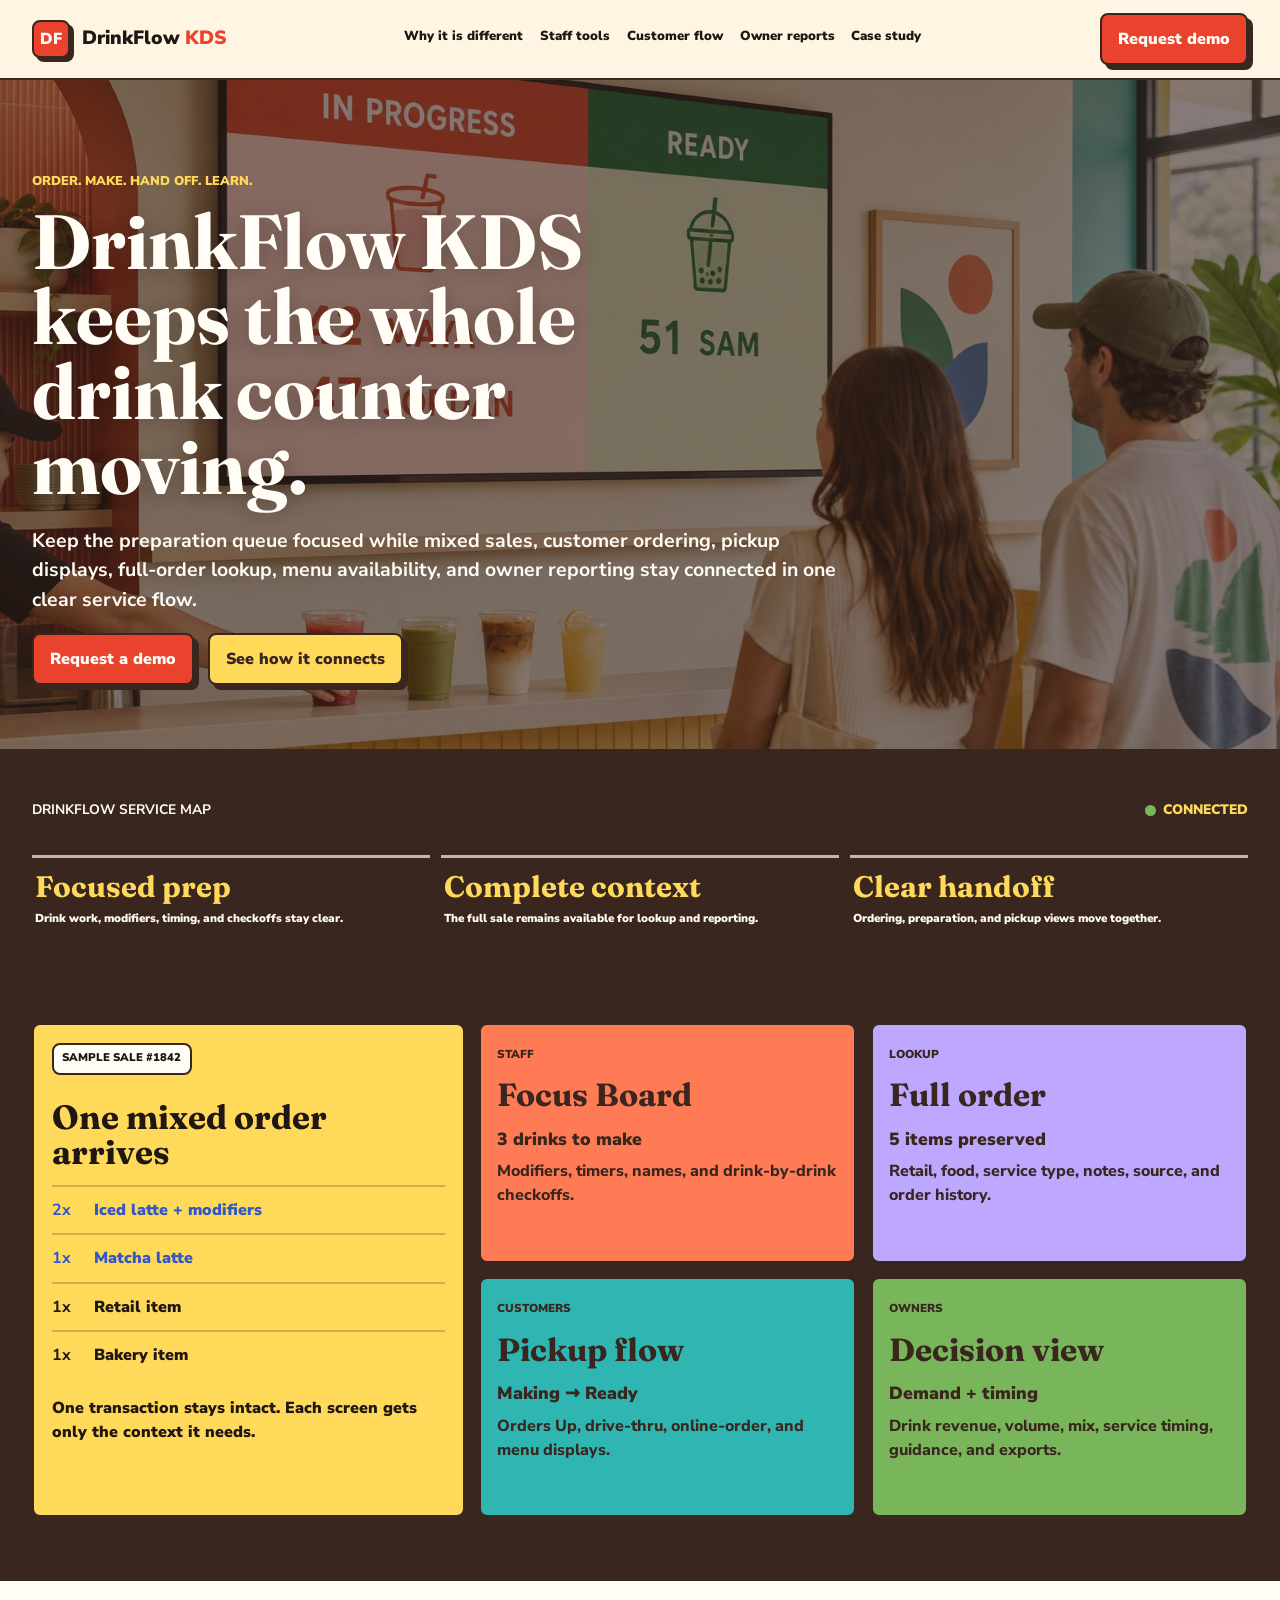
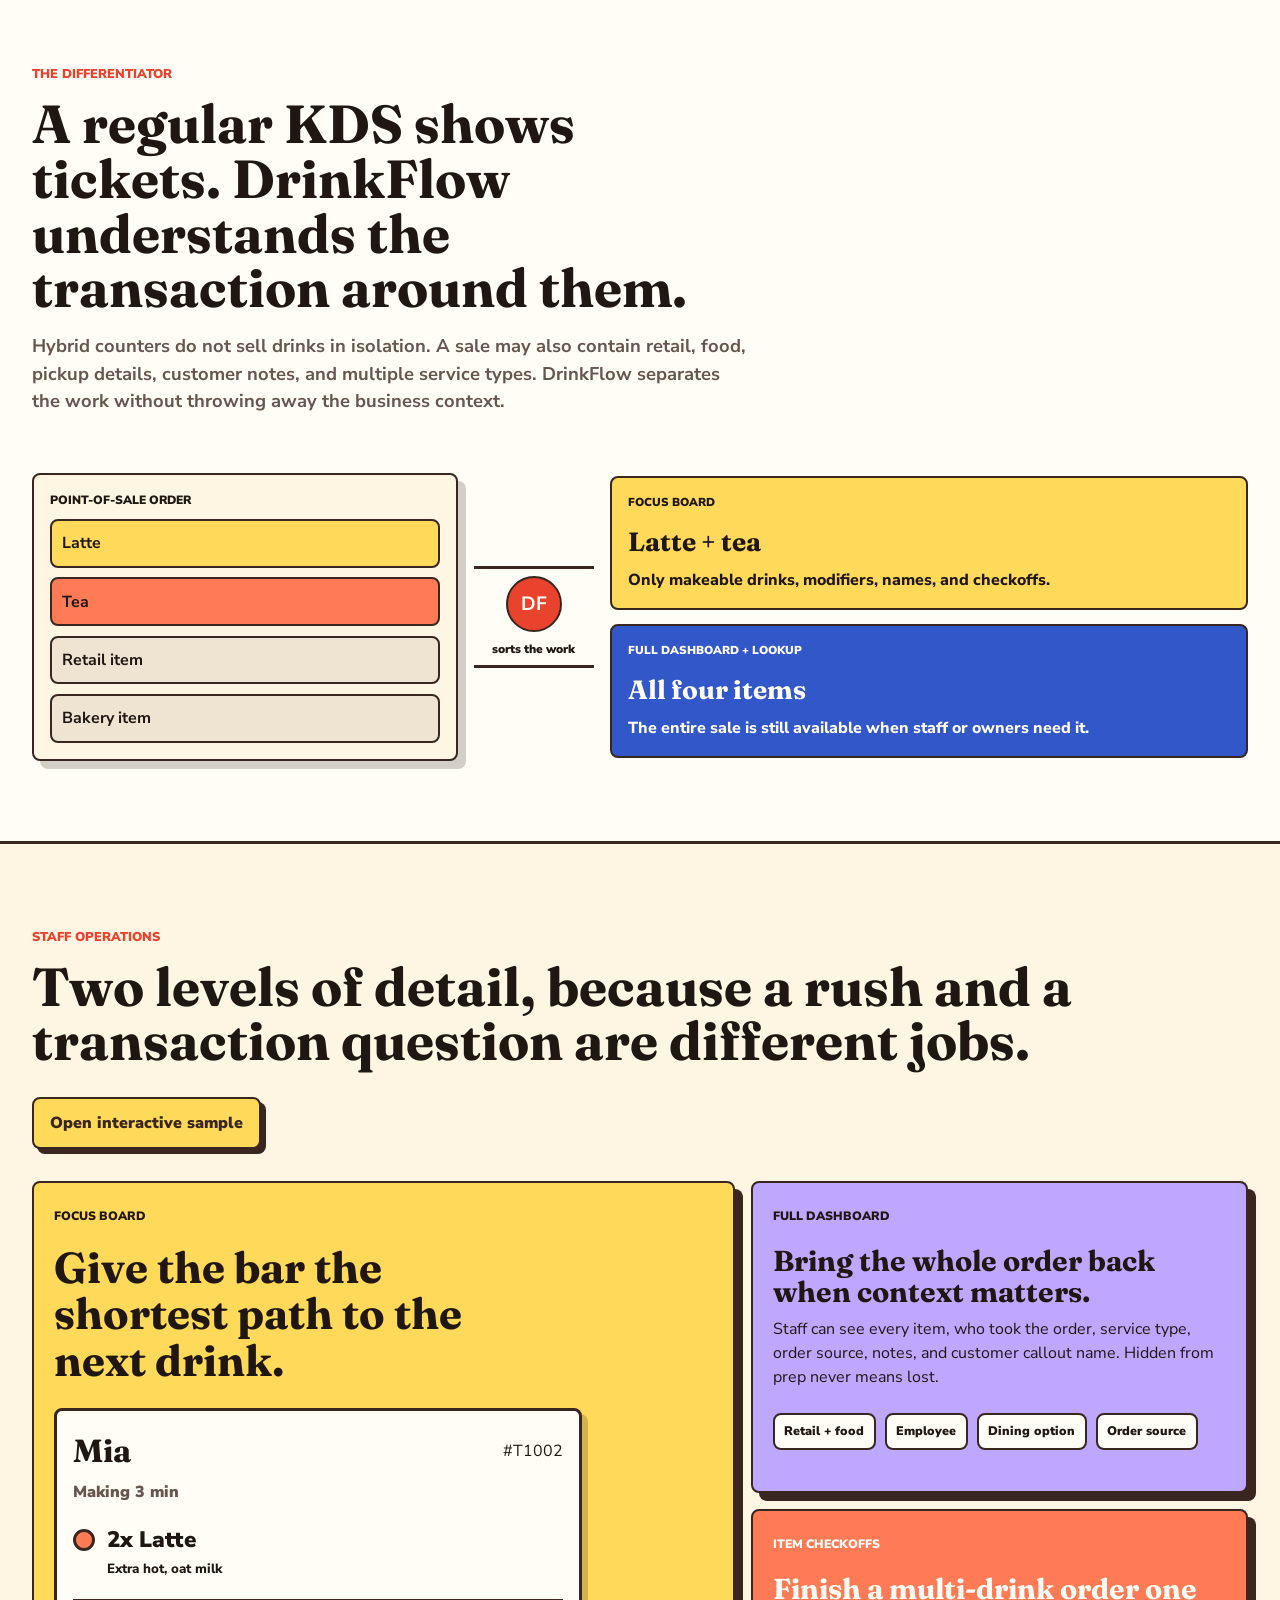
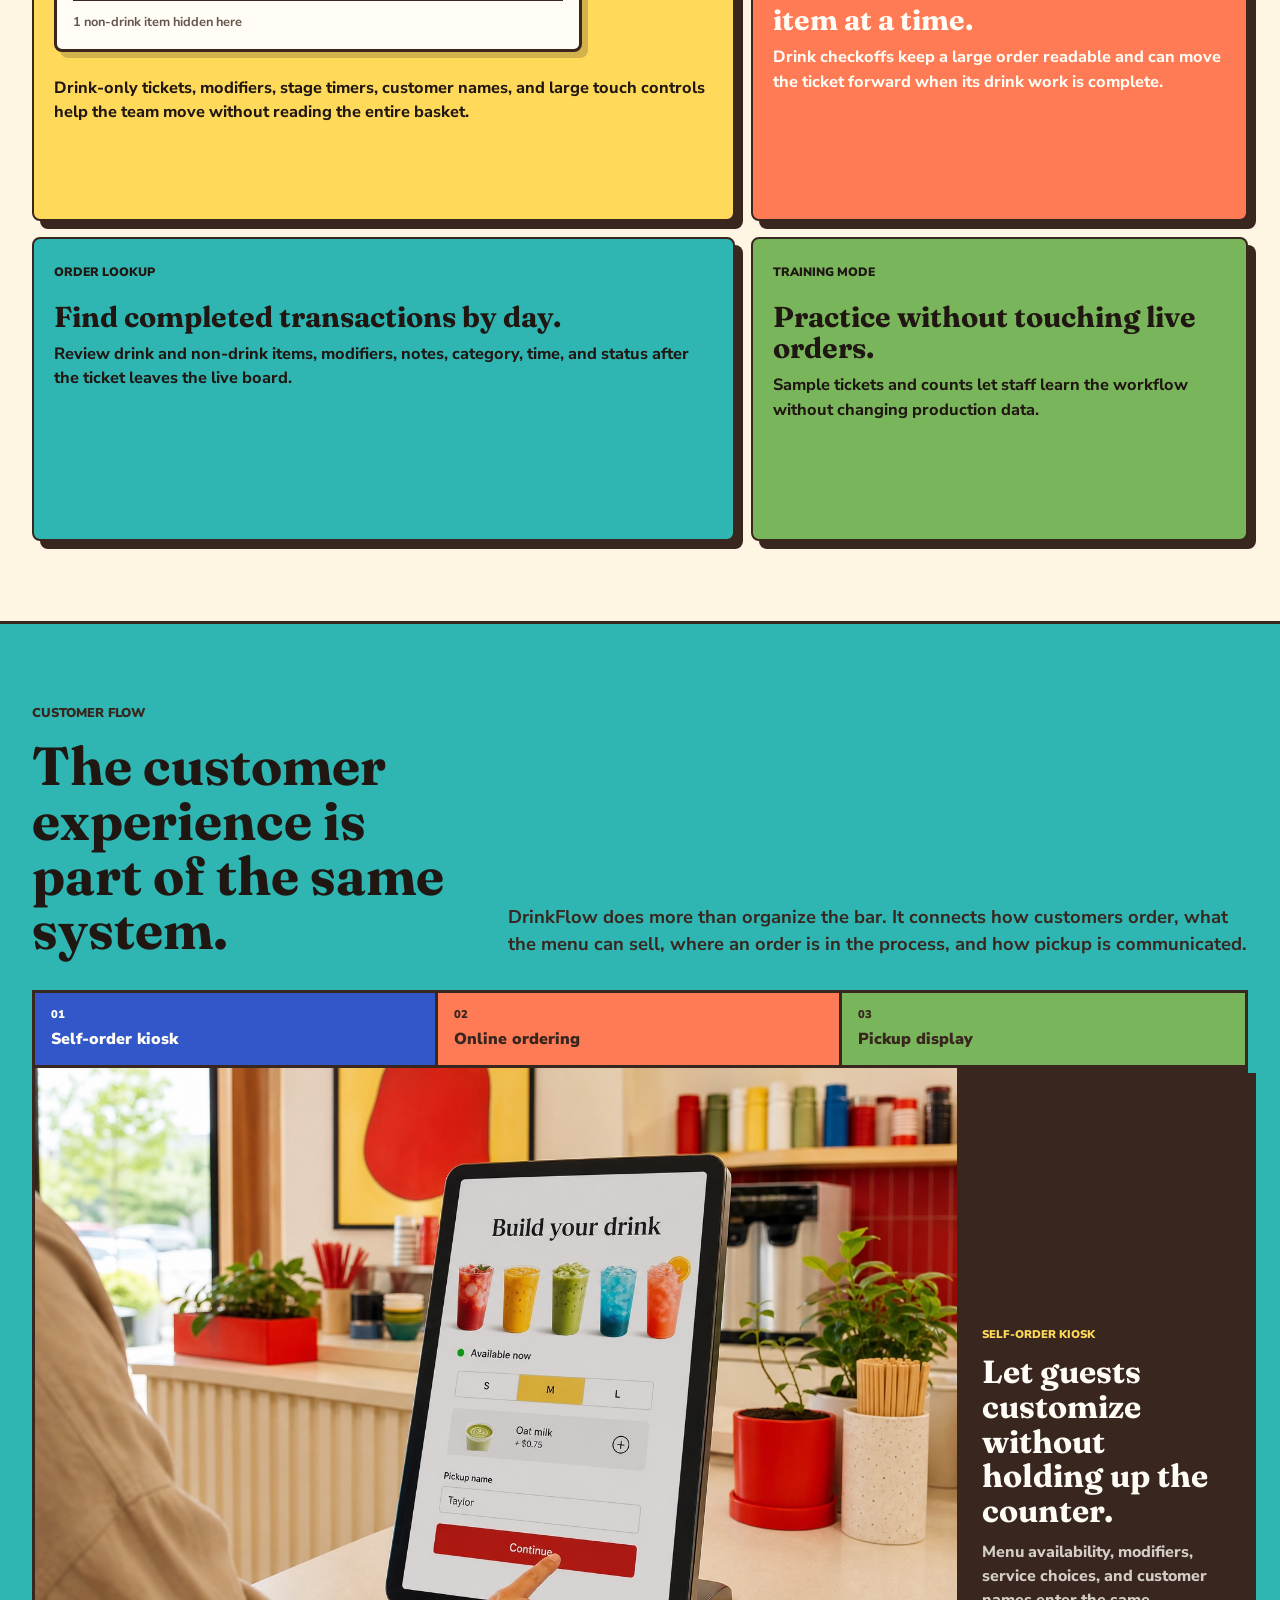
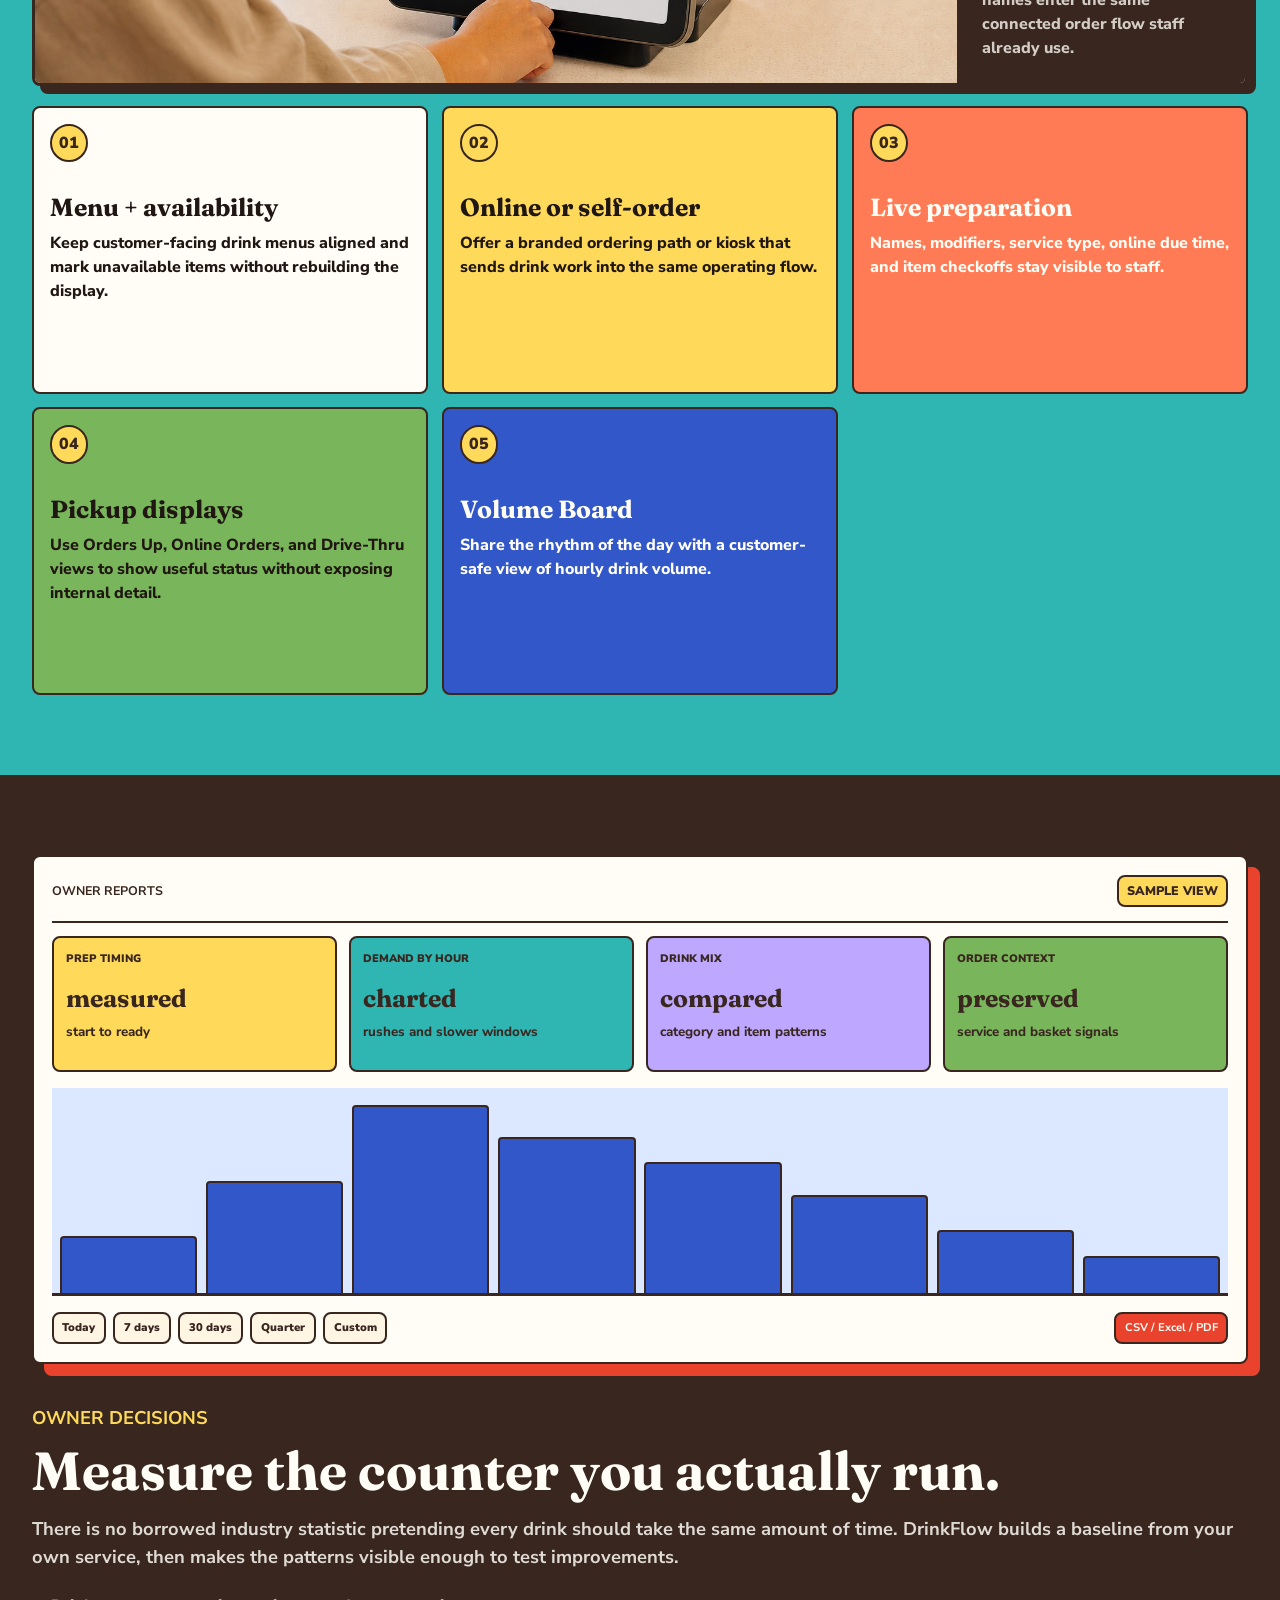
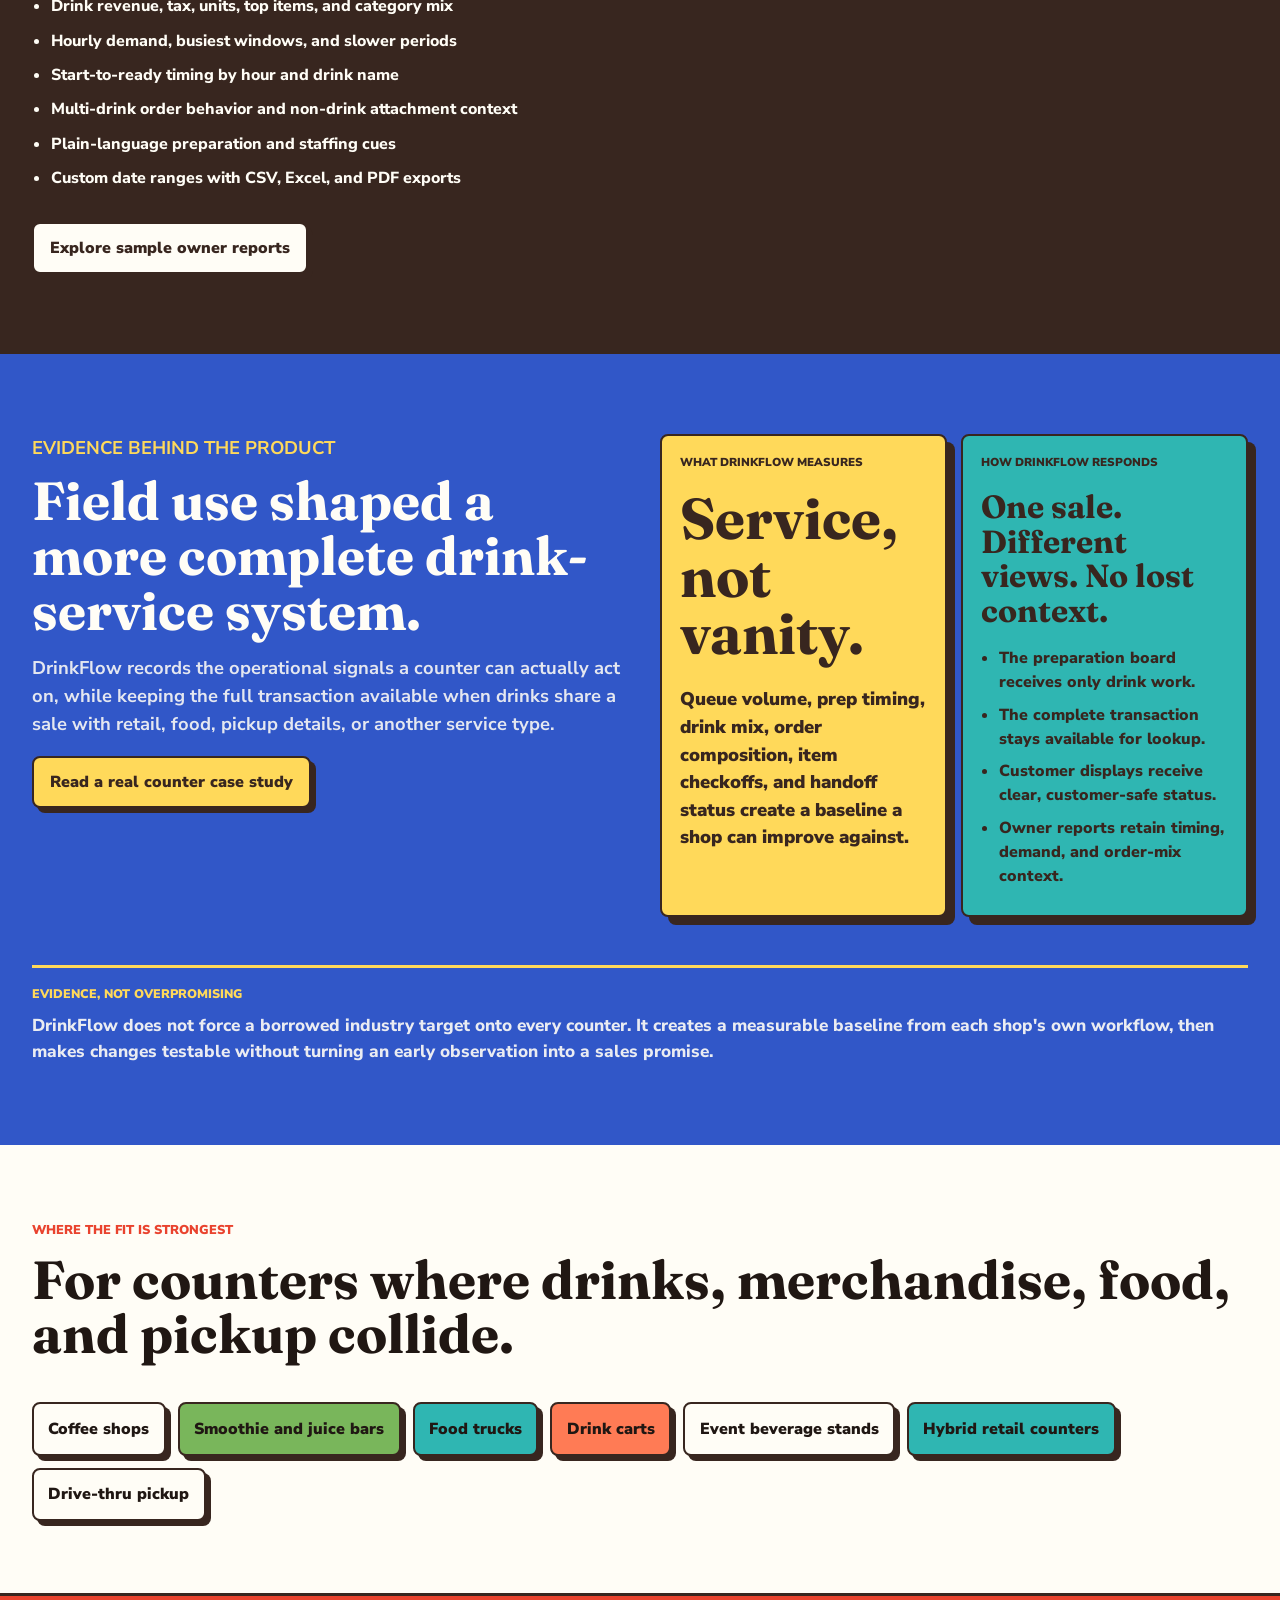
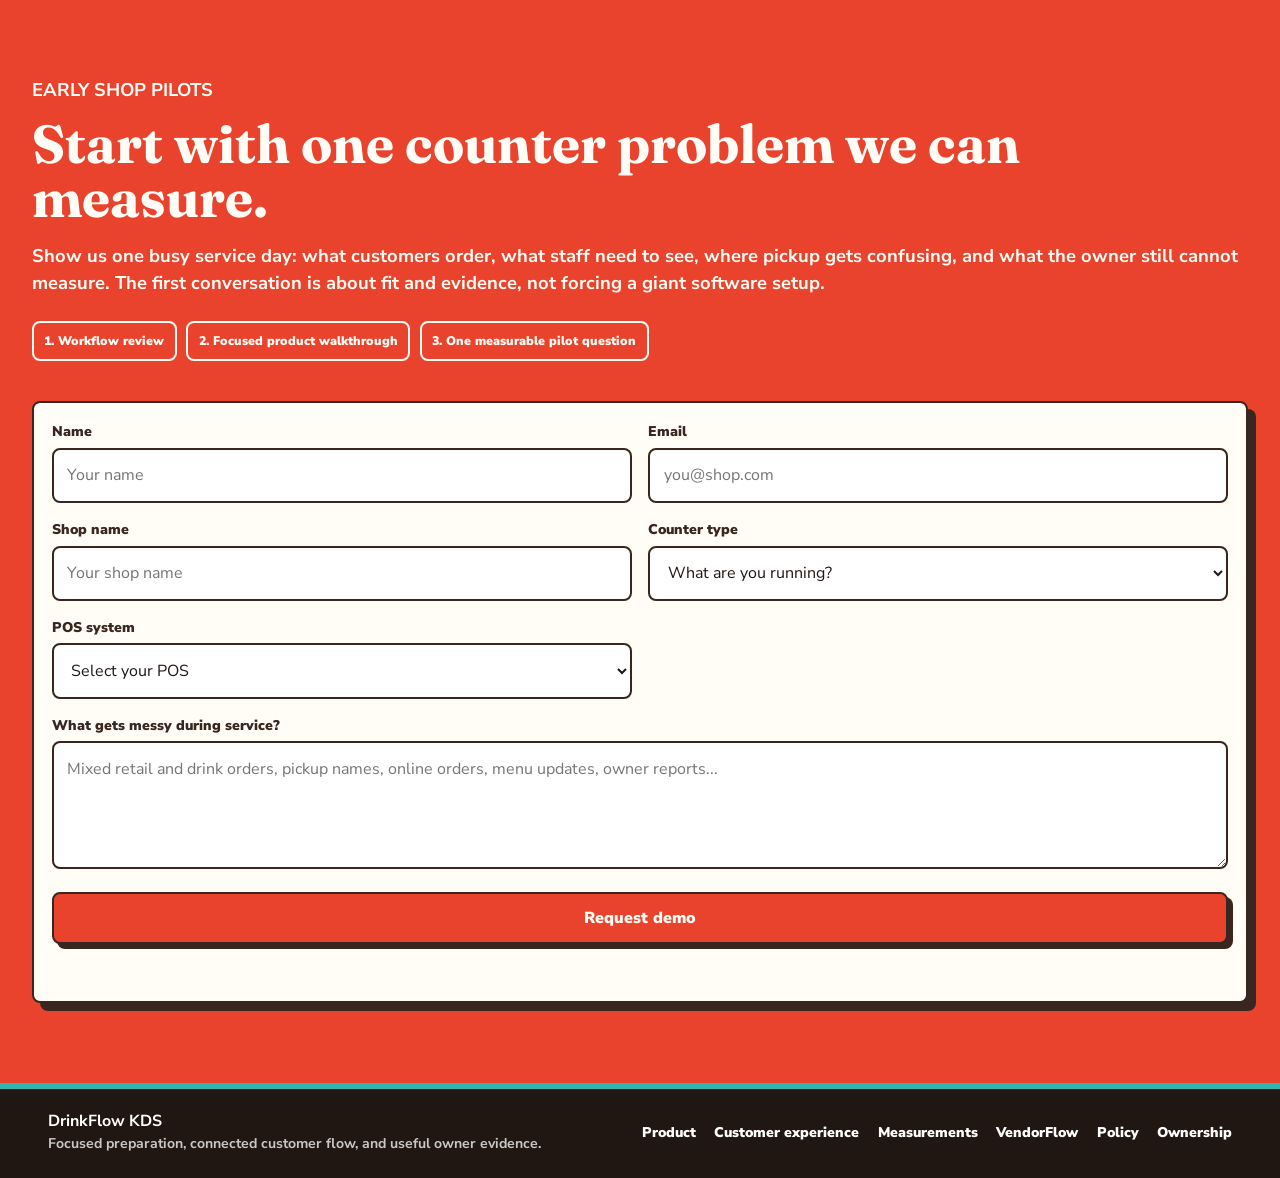
==== commit 91d361ff: "Unify DrinkFlow and VendorFlow product presentation" ====
--- a/index.html
+++ b/index.html
@@ -36,6 +36,7 @@
       rel="stylesheet"
     />
     <link rel="stylesheet" href="./home.css" />
+    <link rel="stylesheet" href="./product-shell.css" />
     <script type="application/ld+json">
       {
         "@context": "https://schema.org",
@@ -251,23 +252,37 @@
           </p>
         </div>
 
-        <div class="customer-showcase" aria-label="Concept mockups of the DrinkFlow customer experience">
-          <figure class="customer-mockup customer-mockup-kiosk">
+        <div class="customer-showcase" data-customer-tour>
+          <div class="customer-tour-tabs" role="tablist" aria-label="Customer experience views">
+            <button id="tour-tab-kiosk" type="button" role="tab" aria-selected="true" aria-controls="tour-panel-kiosk" data-tour-target="kiosk">
+              <span>01</span> Self-order kiosk
+            </button>
+            <button id="tour-tab-online" type="button" role="tab" aria-selected="false" aria-controls="tour-panel-online" data-tour-target="online" tabindex="-1">
+              <span>02</span> Online ordering
+            </button>
+            <button id="tour-tab-pickup" type="button" role="tab" aria-selected="false" aria-controls="tour-panel-pickup" data-tour-target="pickup" tabindex="-1">
+              <span>03</span> Pickup display
+            </button>
+          </div>
+
+          <figure id="tour-panel-kiosk" class="customer-mockup customer-mockup-kiosk" role="tabpanel" aria-labelledby="tour-tab-kiosk" data-tour-panel="kiosk">
             <img
               src="assets/customer-experience/self-order-kiosk.jpg"
               alt="Concept mockup of a customer customizing a drink on a self-order kiosk"
               width="1536"
               height="1024"
-              loading="lazy"
+              loading="eager"
+              fetchpriority="high"
               decoding="async"
             />
             <figcaption>
-              <span>Concept 01 · Self-order</span>
-              <strong>Customize without holding up the counter.</strong>
+              <span>Self-order kiosk</span>
+              <strong>Let guests customize without holding up the counter.</strong>
+              <p>Menu availability, modifiers, service choices, and customer names enter the same connected order flow staff already use.</p>
             </figcaption>
           </figure>
 
-          <figure class="customer-mockup customer-mockup-online">
+          <figure id="tour-panel-online" class="customer-mockup customer-mockup-online" role="tabpanel" aria-labelledby="tour-tab-online" data-tour-panel="online" hidden>
             <img
               src="assets/customer-experience/order-ahead.jpg"
               alt="Concept mockup of a customer ordering a customized drink from a phone"
@@ -277,12 +292,13 @@
               decoding="async"
             />
             <figcaption>
-              <span>Concept 02 · Order ahead</span>
-              <strong>Use the same menu and availability before arrival.</strong>
+              <span>Online ordering</span>
+              <strong>Carry the same menu and availability beyond the counter.</strong>
+              <p>Customers can order ahead while pickup timing, order source, modifiers, and live preparation remain visible to the team.</p>
             </figcaption>
           </figure>
 
-          <figure class="customer-mockup customer-mockup-pickup">
+          <figure id="tour-panel-pickup" class="customer-mockup customer-mockup-pickup" role="tabpanel" aria-labelledby="tour-tab-pickup" data-tour-panel="pickup" hidden>
             <img
               src="assets/customer-experience/pickup-display.jpg"
               alt="Concept mockup of customers watching an in-progress and ready pickup display"
@@ -292,8 +308,9 @@
               decoding="async"
             />
             <figcaption>
-              <span>Concept 03 · Pickup</span>
-              <strong>Know what is moving and what is ready.</strong>
+              <span>Pickup display</span>
+              <strong>Show what is moving and what is ready.</strong>
+              <p>Customer-safe status boards communicate progress without exposing the internal notes and detail staff need behind the counter.</p>
             </figcaption>
           </figure>
         </div>
@@ -334,10 +351,10 @@
             <span>Sample view</span>
           </div>
           <div class="dashboard-metrics">
-            <article><span>Drink revenue</span><b>isolated</b><small>before tax + collected</small></article>
-            <article><span>Drink units</span><b>counted</b><small>by category and item</small></article>
-            <article><span>Multi-drink rate</span><b>visible</b><small>basket behavior</small></article>
-            <article><span>Prep time</span><b>measured</b><small>start to ready</small></article>
+            <article><span>Prep timing</span><b>measured</b><small>start to ready</small></article>
+            <article><span>Demand by hour</span><b>charted</b><small>rushes and slower windows</small></article>
+            <article><span>Drink mix</span><b>compared</b><small>category and item patterns</small></article>
+            <article><span>Order context</span><b>preserved</b><small>service and basket signals</small></article>
           </div>
           <div class="volume-chart" aria-label="Sample hourly drink volume chart">
             <span style="--height: 28%"></span>
@@ -375,20 +392,20 @@
       <section class="proof-section" id="proof" aria-labelledby="proof-title">
         <div class="proof-heading">
           <p class="section-label">Evidence behind the product</p>
-          <h2 id="proof-title">Real service confirmed the problem DrinkFlow was built to solve.</h2>
+          <h2 id="proof-title">Field use shaped a more complete drink-service system.</h2>
           <p>
-            The first live deployment showed that mixed drink, retail, and food sales are
-            not unusual exceptions. They are a normal counter condition. DrinkFlow responds
-            by separating what staff must make from everything the business still needs to know.
+            DrinkFlow records the operational signals a counter can actually act on, while
+            keeping the full transaction available when drinks share a sale with retail,
+            food, pickup details, or another service type.
           </p>
-          <a class="button secondary" href="https://goldieskds.com/case-study/goldies">See the full field case study</a>
+          <a class="button secondary" href="https://goldieskds.com/case-study/goldies">Read a real counter case study</a>
         </div>
 
         <div class="proof-results">
           <article class="proof-finding">
-            <span>Field finding</span>
-            <strong>44%</strong>
-            <p>of drink orders in the first deployment also included non-drink items.</p>
+            <span>What DrinkFlow measures</span>
+            <strong>Service, not vanity.</strong>
+            <p>Queue volume, prep timing, drink mix, order composition, item checkoffs, and handoff status create a baseline a shop can improve against.</p>
           </article>
           <article class="proof-response">
             <span>How DrinkFlow responds</span>
@@ -405,9 +422,9 @@
         <div class="learning-note">
           <span>Evidence, not overpromising</span>
           <p>
-            The same deployment established a measurable start-to-ready baseline. It has not
-            yet proven a sustained speed gain, so DrinkFlow does not sell that claim. It sells
-            clearer coordination and the ability to test improvements using each shop&apos;s own service data.
+            DrinkFlow does not force a borrowed industry target onto every counter. It creates
+            a measurable baseline from each shop&apos;s own workflow, then makes changes testable
+            without turning an early observation into a sales promise.
           </p>
         </div>
       </section>
@@ -493,18 +510,52 @@
       </section>
     </main>
 
-    <footer class="site-footer">
-      <a class="brand" href="#top">
-        <span class="brand-stamp" aria-hidden="true">DF</span>
-        <strong>DrinkFlow <span>KDS</span></strong>
-      </a>
-      <span>Focused drink work. Connected service. Useful owner evidence.</span>
-      <a href="/vendorflow">VendorFlowDS</a>
-      <a href="/policy">Policy</a>
-      <a href="/policy#ownership">Ownership</a>
+    <footer class="site-footer product-footer product-footer--drinkflow">
+      <div class="product-footer__identity">
+        <strong>DrinkFlow KDS</strong>
+        <span>Focused preparation, connected customer flow, and useful owner evidence.</span>
+      </div>
+      <nav aria-label="DrinkFlow footer links">
+        <a href="#top">Product</a>
+        <a href="#customers">Customer experience</a>
+        <a href="#insights">Measurements</a>
+        <a href="/vendorflow">VendorFlow</a>
+        <a href="/policy">Policy</a>
+        <a href="/policy#ownership">Ownership</a>
+      </nav>
     </footer>
 
     <script>
+      const customerTour = document.querySelector("[data-customer-tour]");
+      const customerTourTabs = Array.from(customerTour?.querySelectorAll("[data-tour-target]") || []);
+      const customerTourPanels = Array.from(customerTour?.querySelectorAll("[data-tour-panel]") || []);
+
+      function selectCustomerTour(target, moveFocus = false) {
+        customerTourTabs.forEach((tab) => {
+          const selected = tab.dataset.tourTarget === target;
+          tab.setAttribute("aria-selected", String(selected));
+          tab.tabIndex = selected ? 0 : -1;
+          if (selected && moveFocus) tab.focus();
+        });
+        customerTourPanels.forEach((panel) => {
+          panel.hidden = panel.dataset.tourPanel !== target;
+        });
+      }
+
+      customerTourTabs.forEach((tab, index) => {
+        tab.addEventListener("click", () => selectCustomerTour(tab.dataset.tourTarget));
+        tab.addEventListener("keydown", (event) => {
+          if (!['ArrowLeft', 'ArrowRight', 'Home', 'End'].includes(event.key)) return;
+          event.preventDefault();
+          let nextIndex = index;
+          if (event.key === 'ArrowRight') nextIndex = (index + 1) % customerTourTabs.length;
+          if (event.key === 'ArrowLeft') nextIndex = (index - 1 + customerTourTabs.length) % customerTourTabs.length;
+          if (event.key === 'Home') nextIndex = 0;
+          if (event.key === 'End') nextIndex = customerTourTabs.length - 1;
+          selectCustomerTour(customerTourTabs[nextIndex].dataset.tourTarget, true);
+        });
+      });
+
       const demoForm = document.getElementById("demo-request-form");
       const demoStatus = document.getElementById("demo-request-status");
 
--- a/home.css
+++ b/home.css
@@ -758,36 +758,84 @@
 
 .customer-showcase {
   display: grid;
-  grid-template-columns: minmax(0, 1.15fr) minmax(0, 0.85fr);
-  grid-template-rows: repeat(2, minmax(0, 1fr));
-  gap: 1rem;
+  gap: 0;
   max-width: 96rem;
   margin-bottom: 1.25rem;
 }
 
+.customer-tour-tabs {
+  display: grid;
+  grid-template-columns: repeat(3, minmax(0, 1fr));
+  border: 3px solid var(--espresso);
+  border-bottom: 0;
+  background: var(--espresso);
+}
+
+.customer-tour-tabs button {
+  min-height: 4.5rem;
+  padding: 0.8rem 1rem;
+  border: 0;
+  border-right: 3px solid var(--espresso);
+  color: var(--espresso);
+  background: var(--butter);
+  font: inherit;
+  font-weight: 950;
+  text-align: left;
+  cursor: pointer;
+}
+
+.customer-tour-tabs button:nth-child(2) {
+  background: var(--coral);
+}
+
+.customer-tour-tabs button:nth-child(3) {
+  border-right: 0;
+  background: var(--matcha);
+}
+
+.customer-tour-tabs button span {
+  display: block;
+  margin-bottom: 0.15rem;
+  font-size: 0.7rem;
+  text-transform: uppercase;
+}
+
+.customer-tour-tabs button[aria-selected="true"] {
+  color: var(--paper);
+  background: var(--cobalt);
+}
+
+.customer-tour-tabs button:focus-visible {
+  position: relative;
+  z-index: 2;
+  outline: 4px solid var(--paper);
+  outline-offset: -7px;
+}
+
 .customer-mockup {
   display: grid;
-  grid-template-rows: minmax(0, 1fr) auto;
+  grid-template-columns: minmax(0, 1.55fr) minmax(18rem, 0.45fr);
   min-width: 0;
-  min-height: 19rem;
+  min-height: 38rem;
   border: 3px solid var(--espresso);
   border-radius: var(--radius);
+  border-top-left-radius: 0;
+  border-top-right-radius: 0;
   margin: 0;
   overflow: hidden;
   background: var(--paper);
   box-shadow: var(--hard-shadow);
 }
 
-.customer-mockup-kiosk {
-  grid-row: 1 / span 2;
-  min-height: 40rem;
+.customer-mockup[hidden] {
+  display: none;
 }
 
 .customer-mockup img {
   display: block;
   width: 100%;
   height: 100%;
-  min-height: 0;
+  min-height: 38rem;
   object-fit: cover;
 }
 
@@ -804,13 +852,13 @@
 }
 
 .customer-mockup figcaption {
-  display: grid;
-  grid-template-columns: auto minmax(0, 1fr);
-  gap: 1rem;
-  align-items: center;
-  min-height: 5.5rem;
-  border-top: 3px solid var(--espresso);
-  padding: 0.85rem 1rem;
+  display: flex;
+  flex-direction: column;
+  justify-content: flex-end;
+  gap: 0.75rem;
+  min-height: 100%;
+  border-left: 3px solid var(--espresso);
+  padding: 1.4rem;
   color: var(--paper);
   background: var(--espresso);
 }
@@ -824,8 +872,15 @@
 
 .customer-mockup figcaption strong {
   font-family: Fraunces, Georgia, serif;
-  font-size: 1.2rem;
+  font-size: clamp(1.5rem, 2.5vw, 2.4rem);
   line-height: 1.08;
+}
+
+.customer-mockup figcaption p {
+  margin: 0;
+  color: rgba(255, 253, 246, 0.78);
+  font-weight: 800;
+  line-height: 1.5;
 }
 
 .customer-path {
@@ -1372,19 +1427,17 @@
 
   .map-layout,
   .customer-heading,
-  .customer-showcase,
   .proof-section {
     grid-template-columns: 1fr;
   }
 
-  .customer-showcase {
-    grid-template-rows: none;
-  }
-
-  .customer-mockup,
-  .customer-mockup-kiosk {
-    grid-row: auto;
-    min-height: 27rem;
+  .customer-mockup {
+    grid-template-columns: minmax(0, 1.25fr) minmax(16rem, 0.75fr);
+    min-height: 31rem;
+  }
+
+  .customer-mockup img {
+    min-height: 31rem;
   }
 
   .mixed-sale {
@@ -1515,8 +1568,36 @@
     min-height: 20rem;
   }
 
+  .customer-tour-tabs {
+    grid-template-columns: 1fr;
+    border-bottom: 3px solid var(--espresso);
+  }
+
+  .customer-tour-tabs button,
+  .customer-tour-tabs button:nth-child(3) {
+    min-height: 3.8rem;
+    border-right: 0;
+    border-bottom: 3px solid var(--espresso);
+  }
+
+  .customer-tour-tabs button:nth-child(3) {
+    border-bottom: 0;
+  }
+
+  .customer-mockup {
+    grid-template-columns: 1fr;
+    border-top: 0;
+  }
+
+  .customer-mockup img {
+    min-height: 20rem;
+    aspect-ratio: 4 / 3;
+  }
+
   .customer-mockup figcaption {
-    grid-template-columns: 1fr;
+    min-height: auto;
+    border-top: 3px solid var(--espresso);
+    border-left: 0;
     gap: 0.35rem;
   }
 
--- a/product-shell.css
+++ b/product-shell.css
@@ -0,0 +1,105 @@
+:root {
+  --shell-ink: #201713;
+  --shell-paper: #fffdf6;
+  --shell-coral: #ff7b55;
+  --shell-tomato: #e9432e;
+  --shell-turquoise: #2fb6b2;
+  --shell-cobalt: #3157c8;
+  --shell-butter: #ffd95a;
+  --shell-vendor-navy: #09233f;
+  --shell-vendor-red: #b8241f;
+}
+
+.product-footer {
+  display: grid;
+  grid-template-columns: minmax(14rem, 0.9fr) minmax(0, 1.1fr);
+  align-items: center;
+  gap: 1.5rem;
+  width: 100%;
+  margin: 0;
+  padding: 1.4rem clamp(1rem, 4vw, 3rem);
+  border: 0;
+  border-top: 6px solid var(--shell-turquoise);
+  border-radius: 0;
+  color: #fff;
+  background: var(--shell-ink);
+  font-family: "Nunito Sans", Inter, system-ui, sans-serif;
+  font-size: 0.88rem;
+  box-shadow: none;
+}
+
+.product-footer--vendorflow {
+  border-top-color: var(--shell-butter);
+  background: var(--shell-vendor-navy);
+}
+
+.product-footer--shared {
+  border-top-color: var(--shell-coral);
+  background: var(--shell-cobalt);
+}
+
+.product-footer__identity {
+  display: grid;
+  gap: 0.2rem;
+}
+
+.product-footer__identity strong {
+  color: #fff;
+  font-size: 1rem;
+  line-height: 1.2;
+}
+
+.product-footer__identity span {
+  color: rgba(255, 255, 255, 0.76);
+  font-weight: 700;
+  line-height: 1.45;
+}
+
+.product-footer nav {
+  display: flex;
+  flex-wrap: wrap;
+  justify-content: flex-end;
+  gap: 0.6rem 1.15rem;
+}
+
+.product-footer a,
+.product-footer nav a {
+  min-height: 2.75rem;
+  display: inline-flex;
+  align-items: center;
+  padding: 0;
+  border: 0;
+  border-bottom: 2px solid transparent;
+  border-radius: 0;
+  color: #fff;
+  background: transparent;
+  font-weight: 900;
+  text-decoration: none;
+  box-shadow: none;
+}
+
+.product-footer a:hover,
+.product-footer a:focus-visible {
+  border-bottom-color: var(--shell-butter);
+}
+
+.product-footer--drinkflow a:nth-child(2n):hover,
+.product-footer--drinkflow a:nth-child(2n):focus-visible {
+  border-bottom-color: var(--shell-coral);
+}
+
+.product-footer a:focus-visible {
+  outline: 3px solid #fff;
+  outline-offset: 4px;
+}
+
+@media (max-width: 760px) {
+  .product-footer {
+    grid-template-columns: 1fr;
+    align-items: start;
+  }
+
+  .product-footer nav {
+    justify-content: flex-start;
+  }
+}
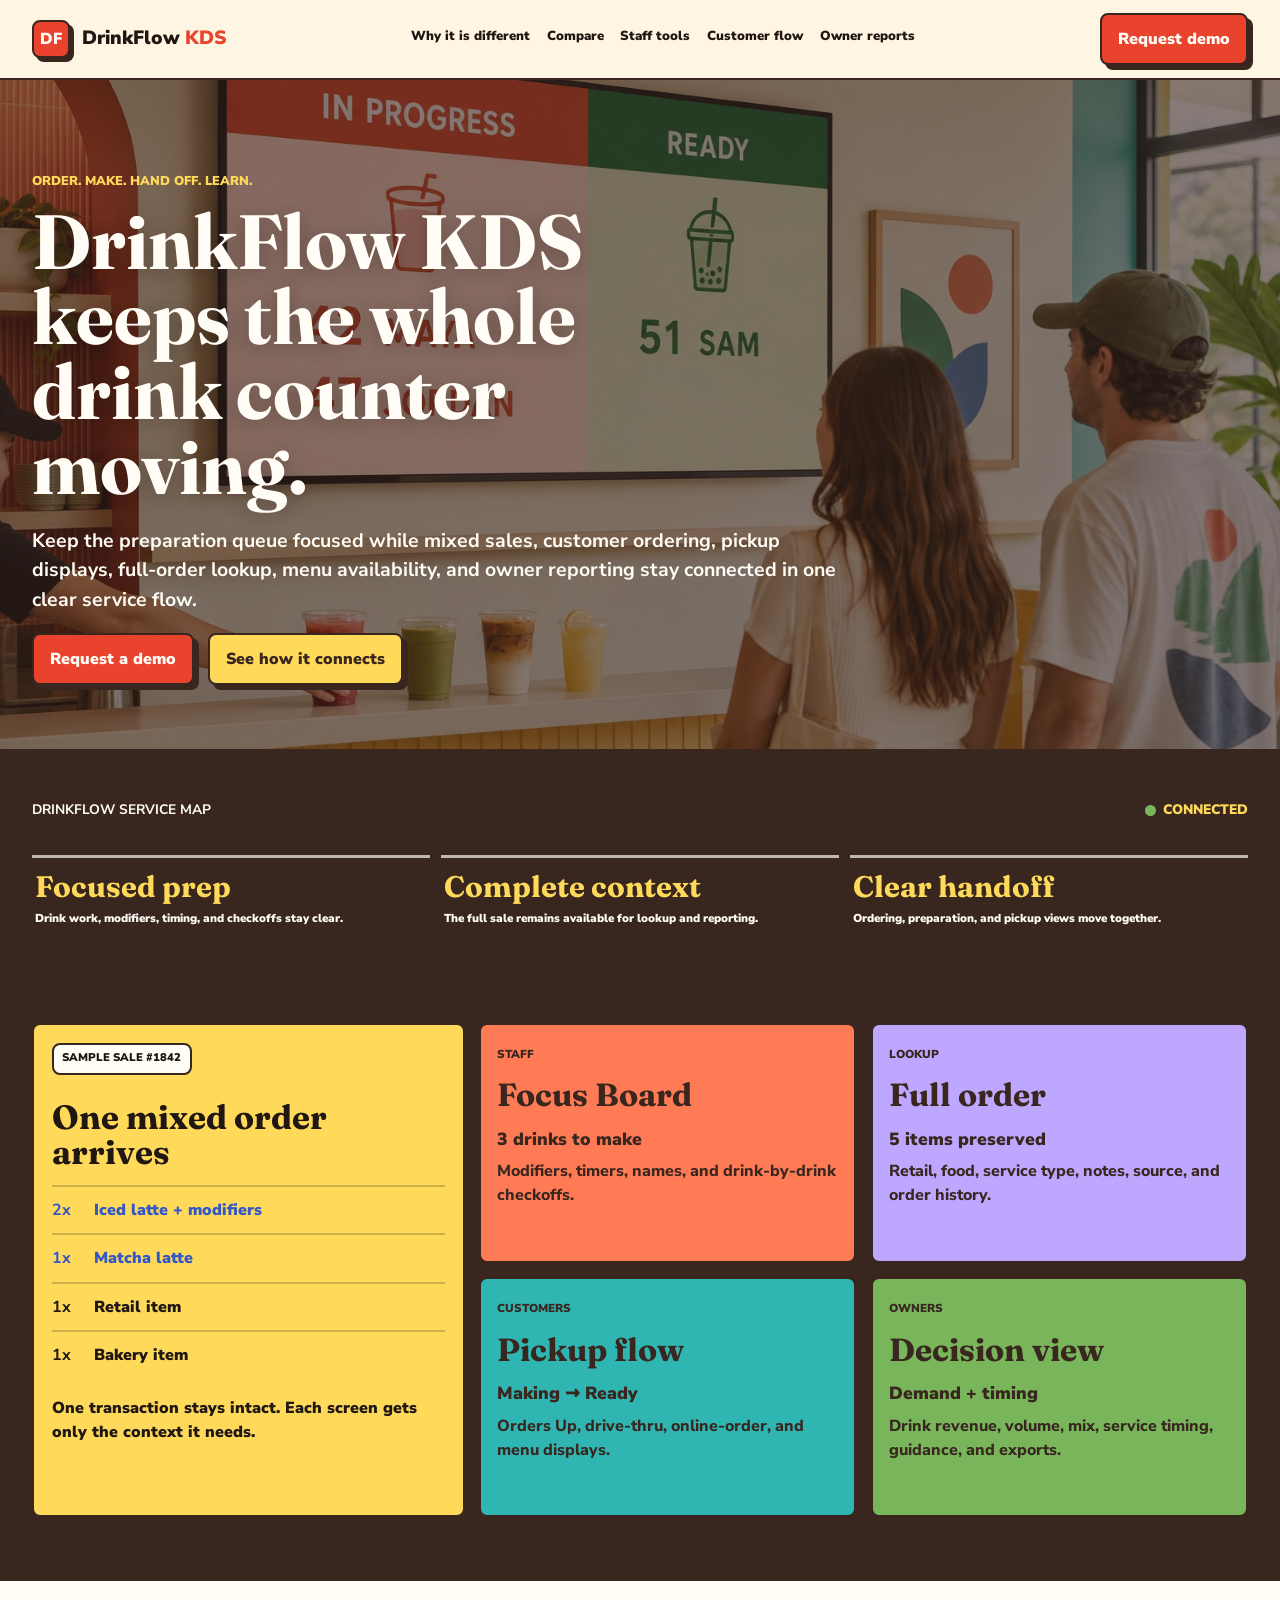
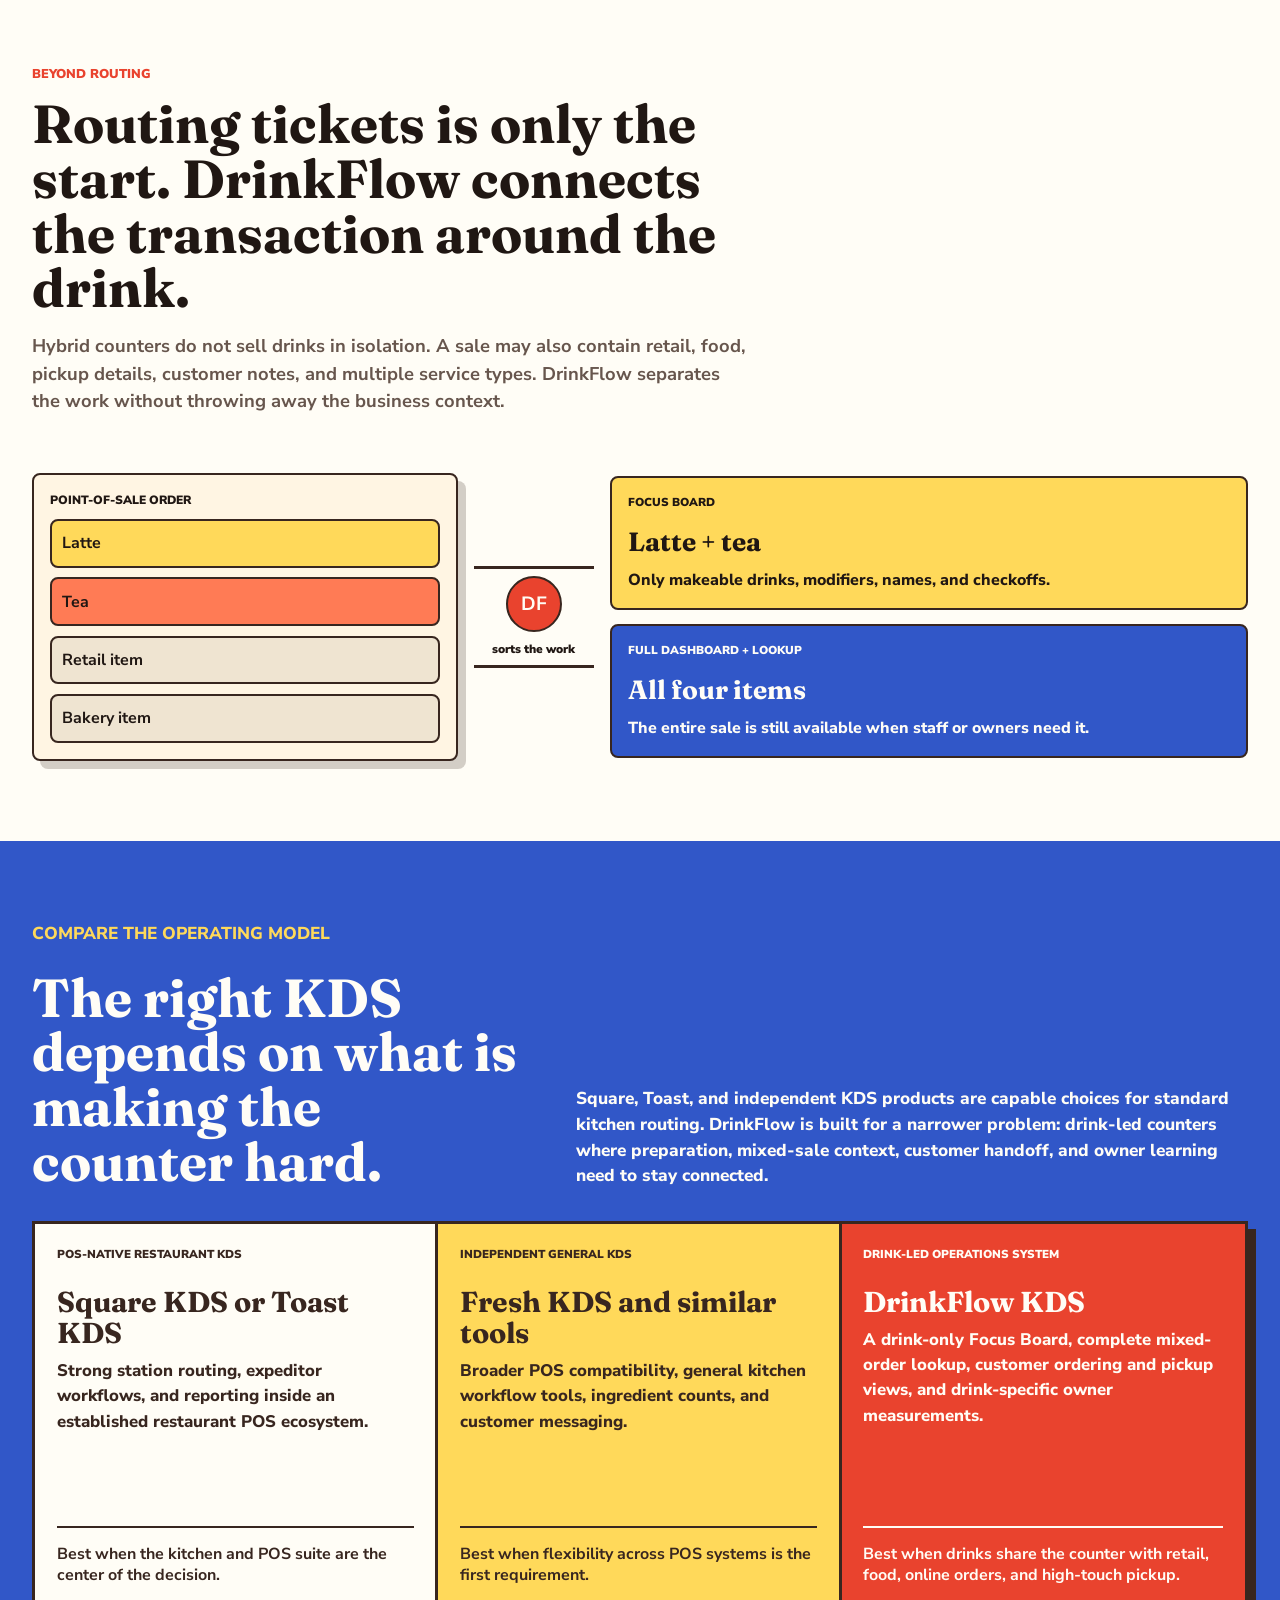
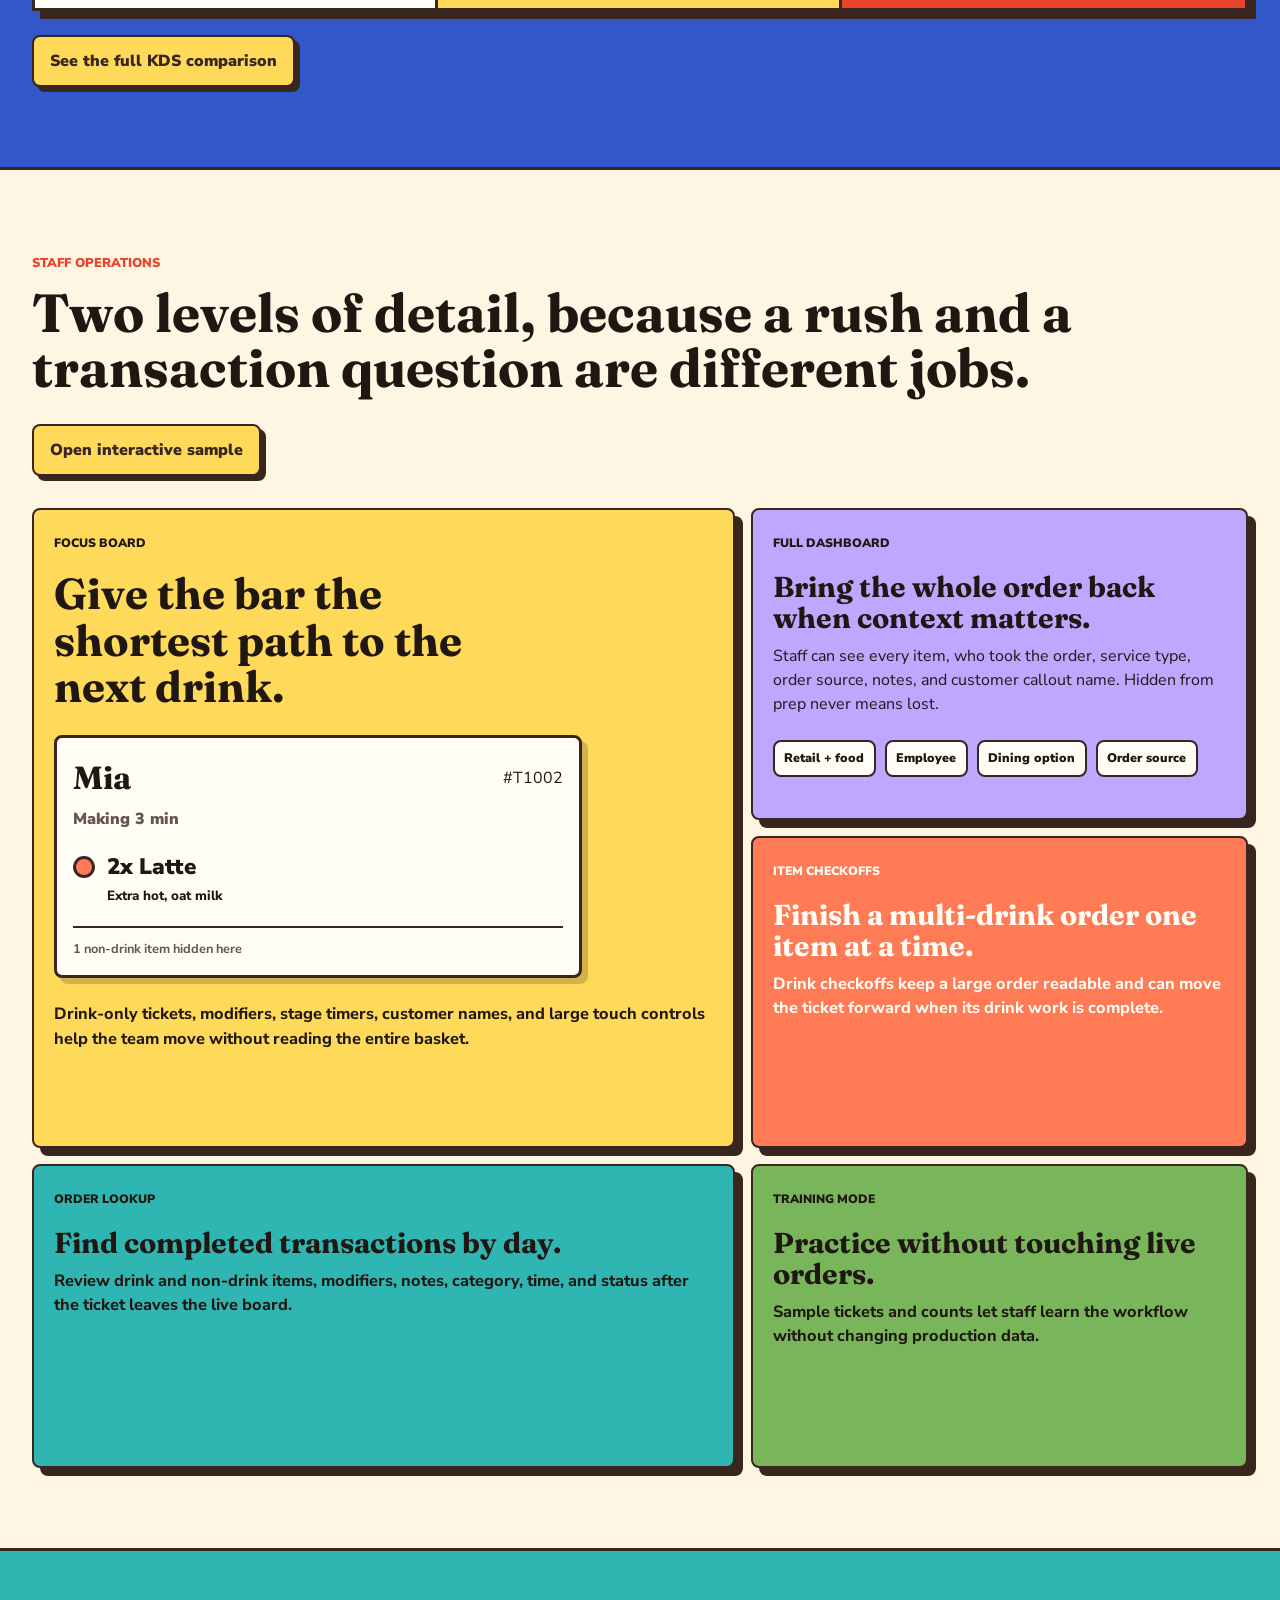
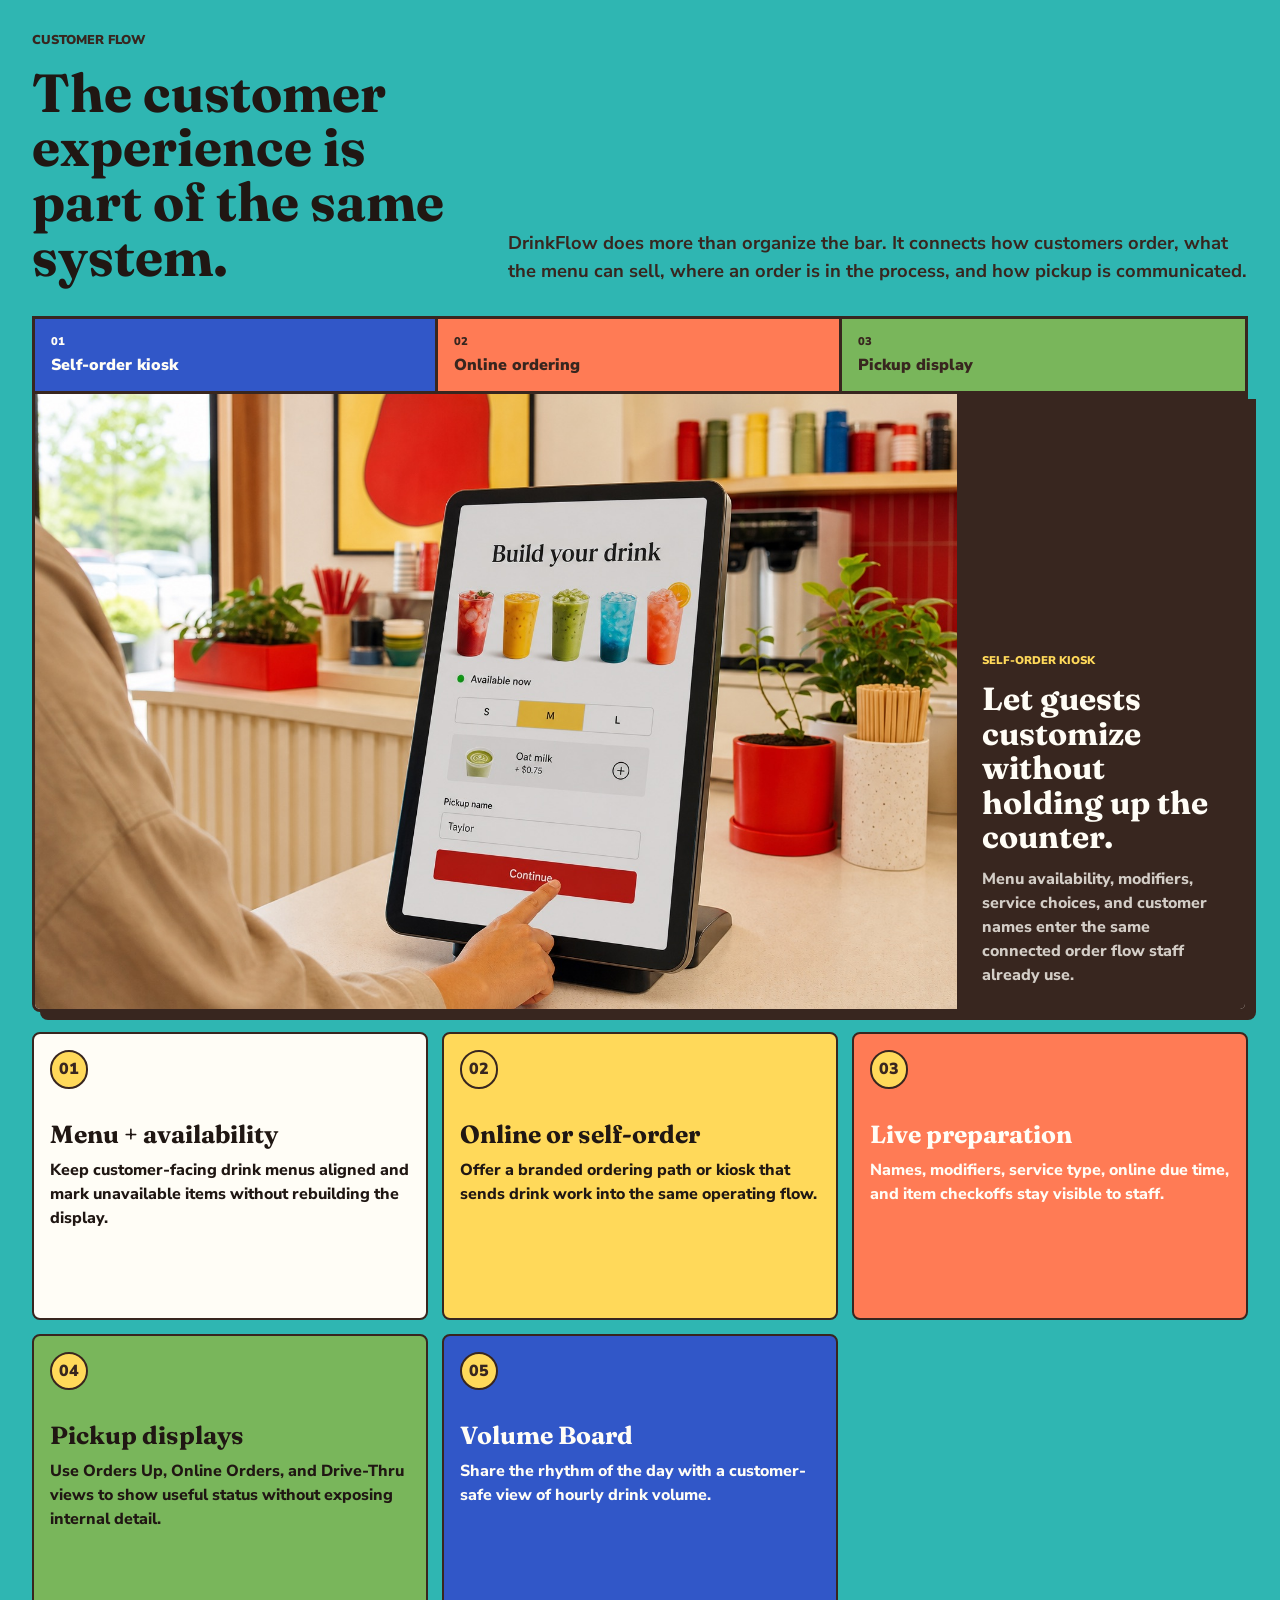
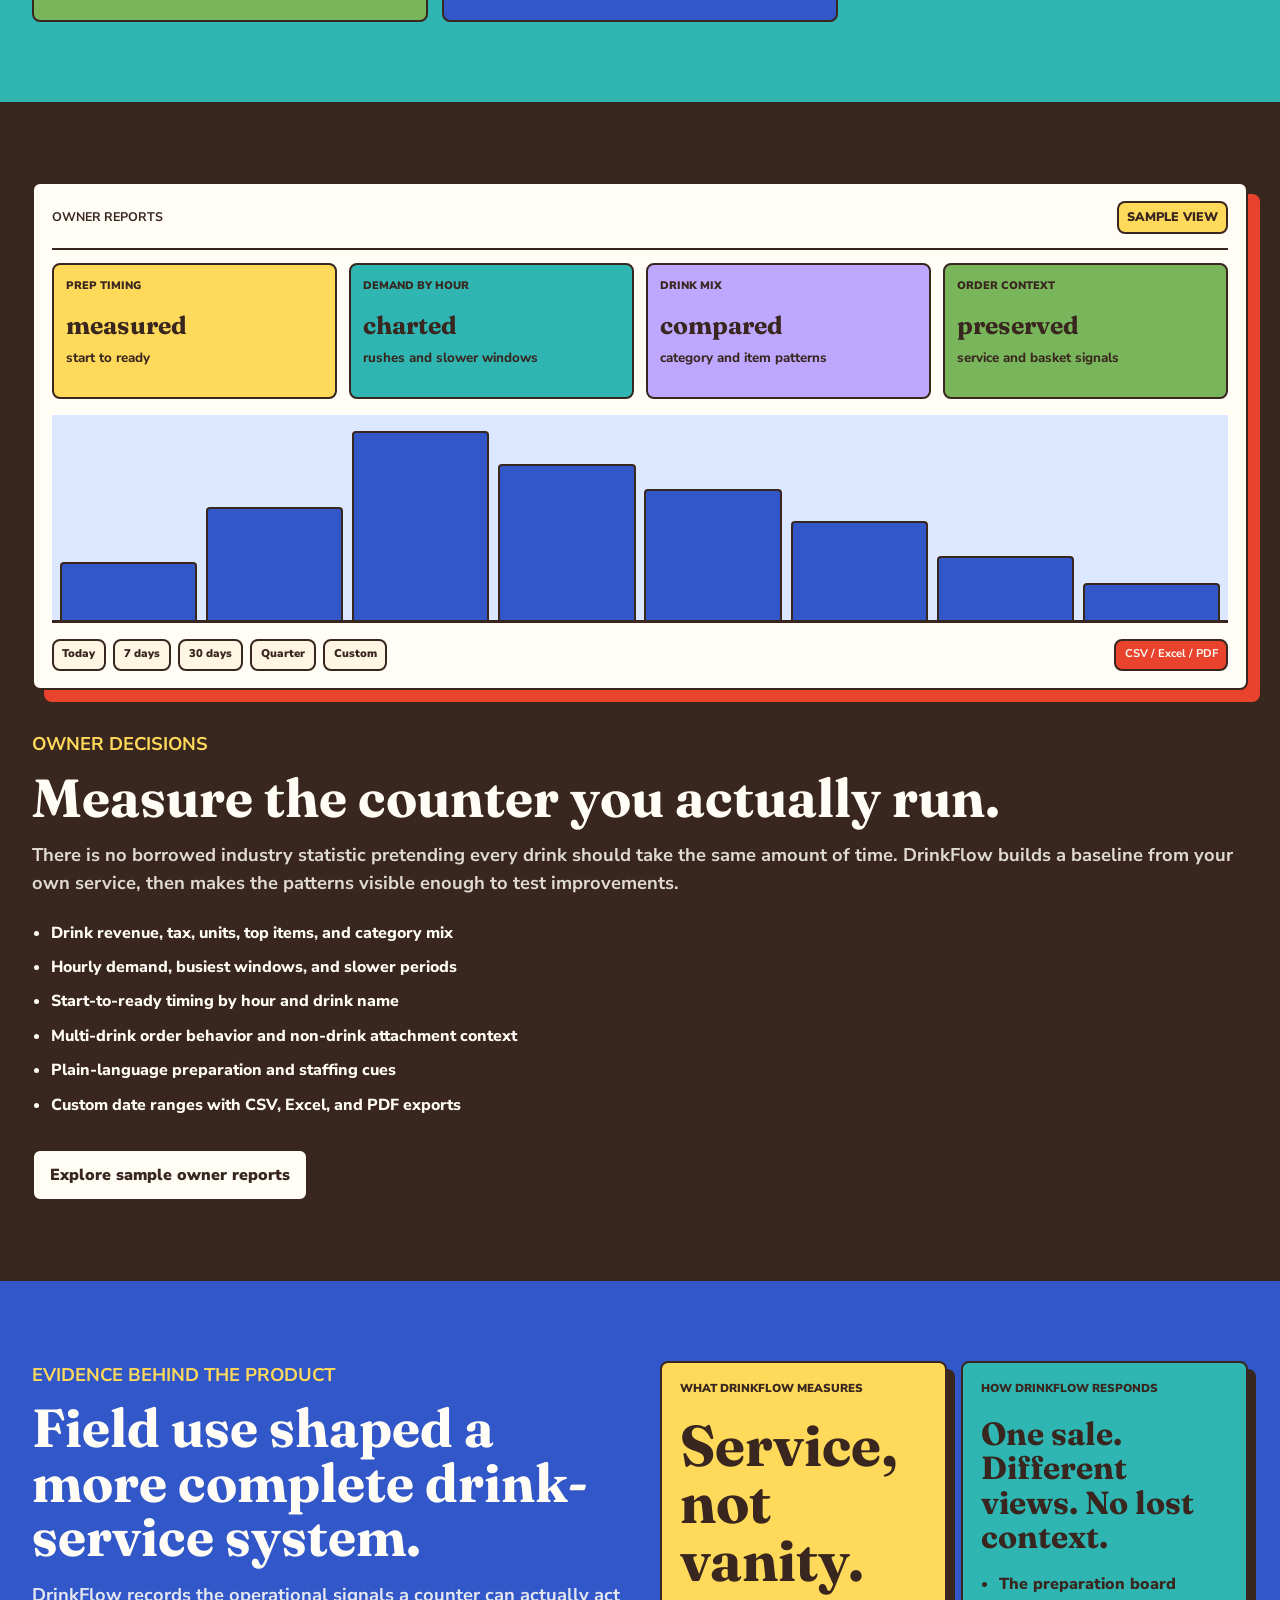
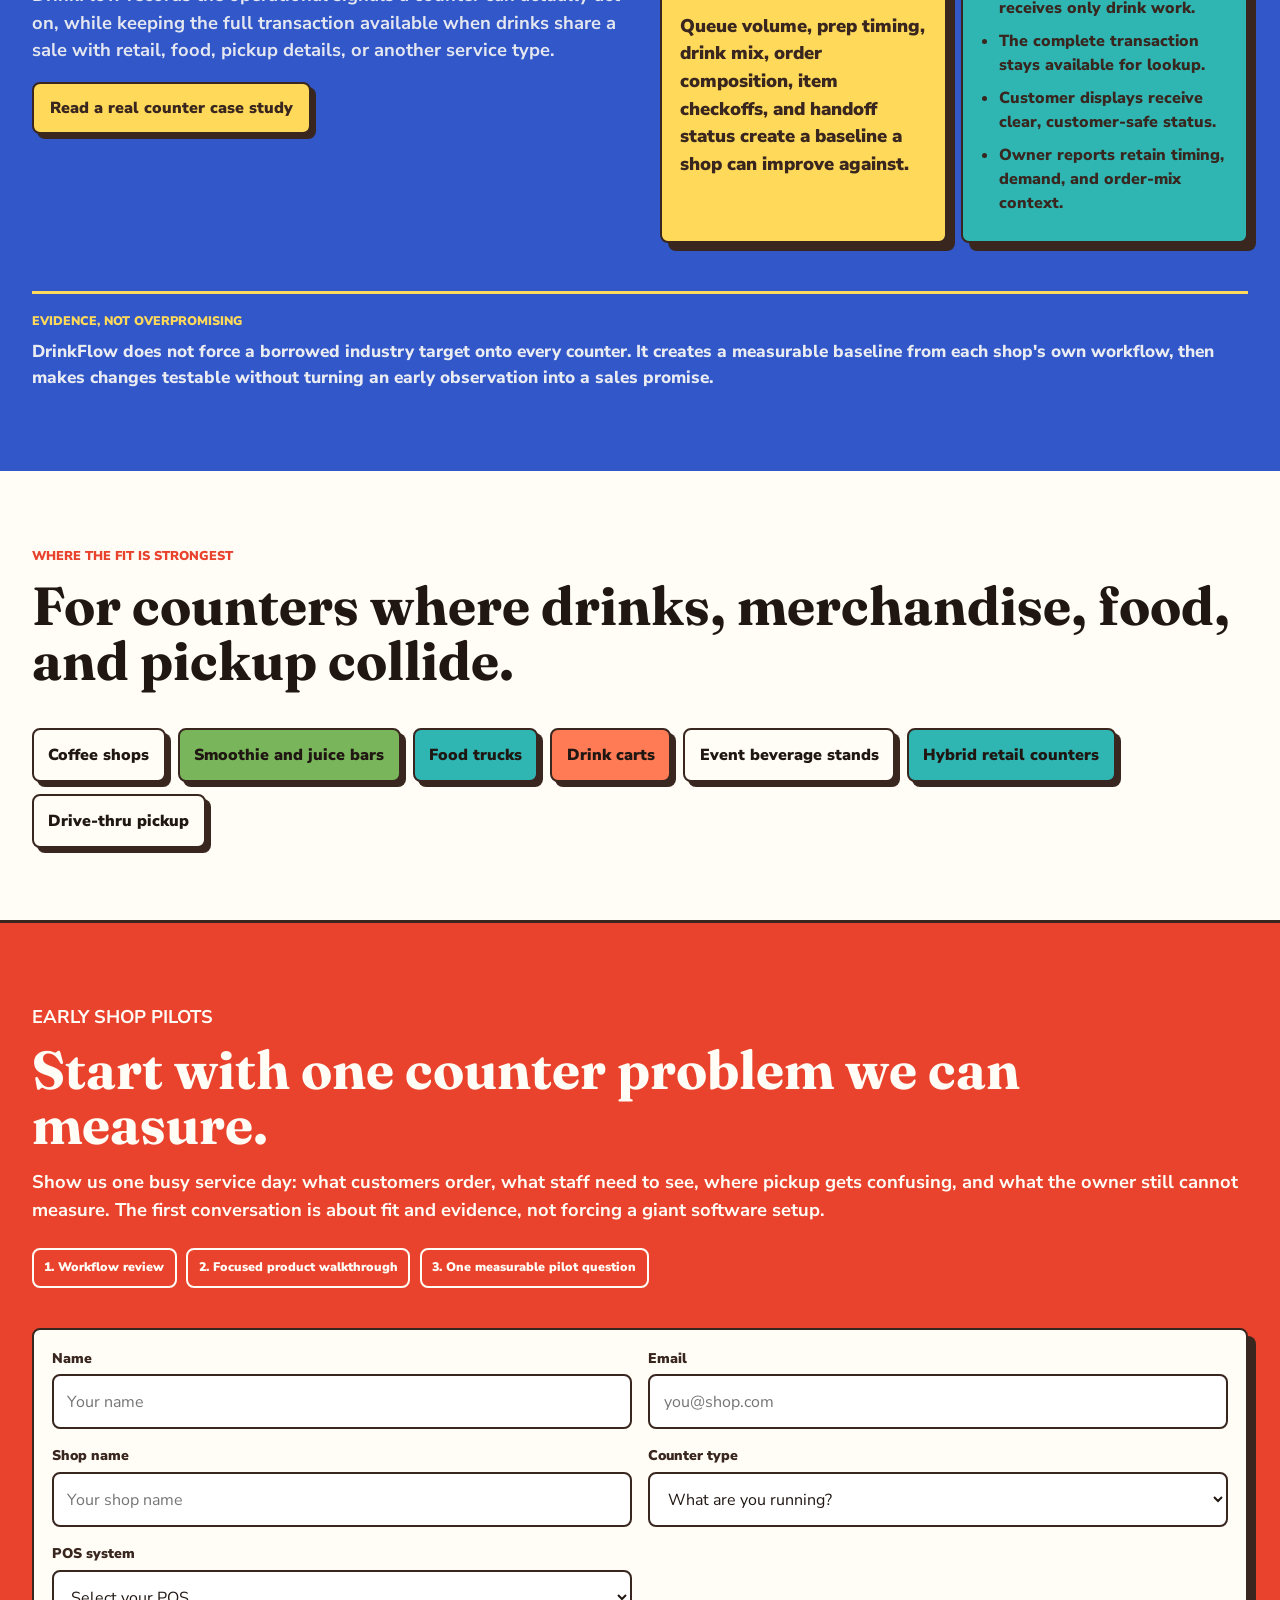
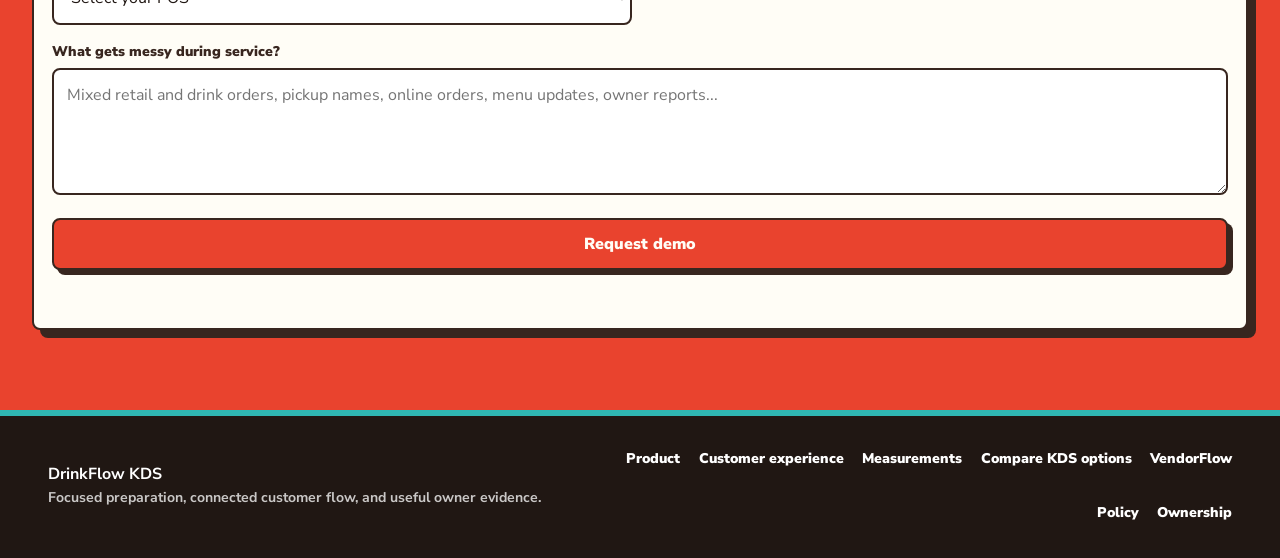
==== commit acea26a4: "Add honest KDS buyer comparison" ====
--- a/index.html
+++ b/index.html
@@ -63,10 +63,10 @@
       </a>
       <div class="nav-links">
         <a href="#difference">Why it is different</a>
+        <a href="#compare">Compare</a>
         <a href="#operations">Staff tools</a>
         <a href="#customers">Customer flow</a>
         <a href="#insights">Owner reports</a>
-        <a href="#proof">Case study</a>
       </div>
       <a class="nav-cta" href="#demo">Request demo</a>
     </nav>
@@ -151,8 +151,8 @@
 
       <section class="difference-section" id="difference" aria-labelledby="difference-title">
         <div class="difference-copy">
-          <p class="section-label">The differentiator</p>
-          <h2 id="difference-title">A regular KDS shows tickets. DrinkFlow understands the transaction around them.</h2>
+          <p class="section-label">Beyond routing</p>
+          <h2 id="difference-title">Routing tickets is only the start. DrinkFlow connects the transaction around the drink.</h2>
           <p>
             Hybrid counters do not sell drinks in isolation. A sale may also contain
             retail, food, pickup details, customer notes, and multiple service types.
@@ -185,6 +185,42 @@
             </article>
           </div>
         </div>
+      </section>
+
+      <section class="market-section" id="compare" aria-labelledby="market-title">
+        <div class="market-heading">
+          <p class="section-label">Compare the operating model</p>
+          <h2 id="market-title">The right KDS depends on what is making the counter hard.</h2>
+          <p>
+            Square, Toast, and independent KDS products are capable choices for standard
+            kitchen routing. DrinkFlow is built for a narrower problem: drink-led counters
+            where preparation, mixed-sale context, customer handoff, and owner learning need
+            to stay connected.
+          </p>
+        </div>
+
+        <div class="market-options" aria-label="KDS operating model comparison">
+          <article>
+            <span>POS-native restaurant KDS</span>
+            <h3>Square KDS or Toast KDS</h3>
+            <p>Strong station routing, expeditor workflows, and reporting inside an established restaurant POS ecosystem.</p>
+            <strong>Best when the kitchen and POS suite are the center of the decision.</strong>
+          </article>
+          <article>
+            <span>Independent general KDS</span>
+            <h3>Fresh KDS and similar tools</h3>
+            <p>Broader POS compatibility, general kitchen workflow tools, ingredient counts, and customer messaging.</p>
+            <strong>Best when flexibility across POS systems is the first requirement.</strong>
+          </article>
+          <article class="market-options__drinkflow">
+            <span>Drink-led operations system</span>
+            <h3>DrinkFlow KDS</h3>
+            <p>A drink-only Focus Board, complete mixed-order lookup, customer ordering and pickup views, and drink-specific owner measurements.</p>
+            <strong>Best when drinks share the counter with retail, food, online orders, and high-touch pickup.</strong>
+          </article>
+        </div>
+
+        <a class="button secondary" href="/compare">See the full KDS comparison</a>
       </section>
 
       <section class="operations-section" id="operations" aria-labelledby="operations-title">
@@ -519,6 +555,7 @@
         <a href="#top">Product</a>
         <a href="#customers">Customer experience</a>
         <a href="#insights">Measurements</a>
+        <a href="/compare">Compare KDS options</a>
         <a href="/vendorflow">VendorFlow</a>
         <a href="/policy">Policy</a>
         <a href="/policy#ownership">Ownership</a>
--- a/home.css
+++ b/home.css
@@ -475,6 +475,90 @@
   background: var(--paper);
 }
 
+.market-section {
+  padding: 5rem 3rem;
+  color: var(--paper);
+  background: var(--cobalt);
+}
+
+.market-heading {
+  display: grid;
+  grid-template-columns: minmax(0, 0.9fr) minmax(20rem, 0.7fr);
+  gap: 1.5rem 3rem;
+  align-items: end;
+  max-width: 88rem;
+  margin-bottom: 2rem;
+}
+
+.market-heading .section-label {
+  grid-column: span 2;
+  margin: 0;
+  color: var(--butter);
+}
+
+.market-heading h2,
+.market-heading p {
+  margin: 0;
+}
+
+.market-heading p {
+  max-width: 42rem;
+  font-size: 1.08rem;
+  font-weight: 800;
+}
+
+.market-options {
+  display: grid;
+  grid-template-columns: repeat(3, minmax(0, 1fr));
+  max-width: 96rem;
+  border: 3px solid var(--espresso);
+  margin-bottom: 1.5rem;
+  color: var(--espresso);
+  background: var(--espresso);
+  box-shadow: var(--hard-shadow);
+}
+
+.market-options article {
+  display: flex;
+  flex-direction: column;
+  min-height: 24rem;
+  border-right: 3px solid var(--espresso);
+  padding: 1.35rem;
+  background: var(--paper);
+}
+
+.market-options article:nth-child(2) {
+  background: var(--butter);
+}
+
+.market-options article:last-child {
+  border-right: 0;
+}
+
+.market-options .market-options__drinkflow {
+  color: var(--paper);
+  background: var(--tomato);
+}
+
+.market-options span {
+  margin-bottom: 1.4rem;
+  font-size: 0.72rem;
+  font-weight: 950;
+  text-transform: uppercase;
+}
+
+.market-options p {
+  font-size: 1.05rem;
+  font-weight: 800;
+}
+
+.market-options strong {
+  border-top: 2px solid currentColor;
+  margin-top: auto;
+  padding-top: 1rem;
+  line-height: 1.35;
+}
+
 .difference-copy {
   max-width: 45rem;
 }
@@ -1347,6 +1431,7 @@
   .hero-system,
   .service-map,
   .difference-section,
+  .market-section,
   .operations-section,
   .customer-section,
   .insights-section,
@@ -1363,6 +1448,7 @@
   .hero-system,
   .service-map,
   .difference-section,
+  .market-section,
   .operations-section,
   .customer-section,
   .insights-section,
@@ -1381,6 +1467,7 @@
 
   .hero-system,
   .difference-section,
+  .market-heading,
   .insights-section,
   .fit-section,
   .demo-section {
@@ -1427,6 +1514,7 @@
 
   .map-layout,
   .customer-heading,
+  .market-heading,
   .proof-section {
     grid-template-columns: 1fr;
   }
@@ -1447,6 +1535,10 @@
   .customer-heading .section-label {
     grid-column: span 1;
     margin-bottom: 0;
+  }
+
+  .market-heading .section-label {
+    grid-column: span 1;
   }
 
   .operations-grid {
@@ -1494,6 +1586,7 @@
   .hero-system,
   .service-map,
   .difference-section,
+  .market-section,
   .operations-section,
   .customer-section,
   .insights-section,
@@ -1530,6 +1623,7 @@
   .connected-views,
   .operations-grid,
   .customer-path,
+  .market-options,
   .proof-results,
   .dashboard-metrics,
   .demo-form {
@@ -1561,6 +1655,17 @@
   .customer-path article,
   .proof-results article {
     min-height: auto;
+  }
+
+  .market-options article,
+  .market-options article:last-child {
+    min-height: auto;
+    border-right: 0;
+    border-bottom: 3px solid var(--espresso);
+  }
+
+  .market-options article:last-child {
+    border-bottom: 0;
   }
 
   .customer-mockup,
